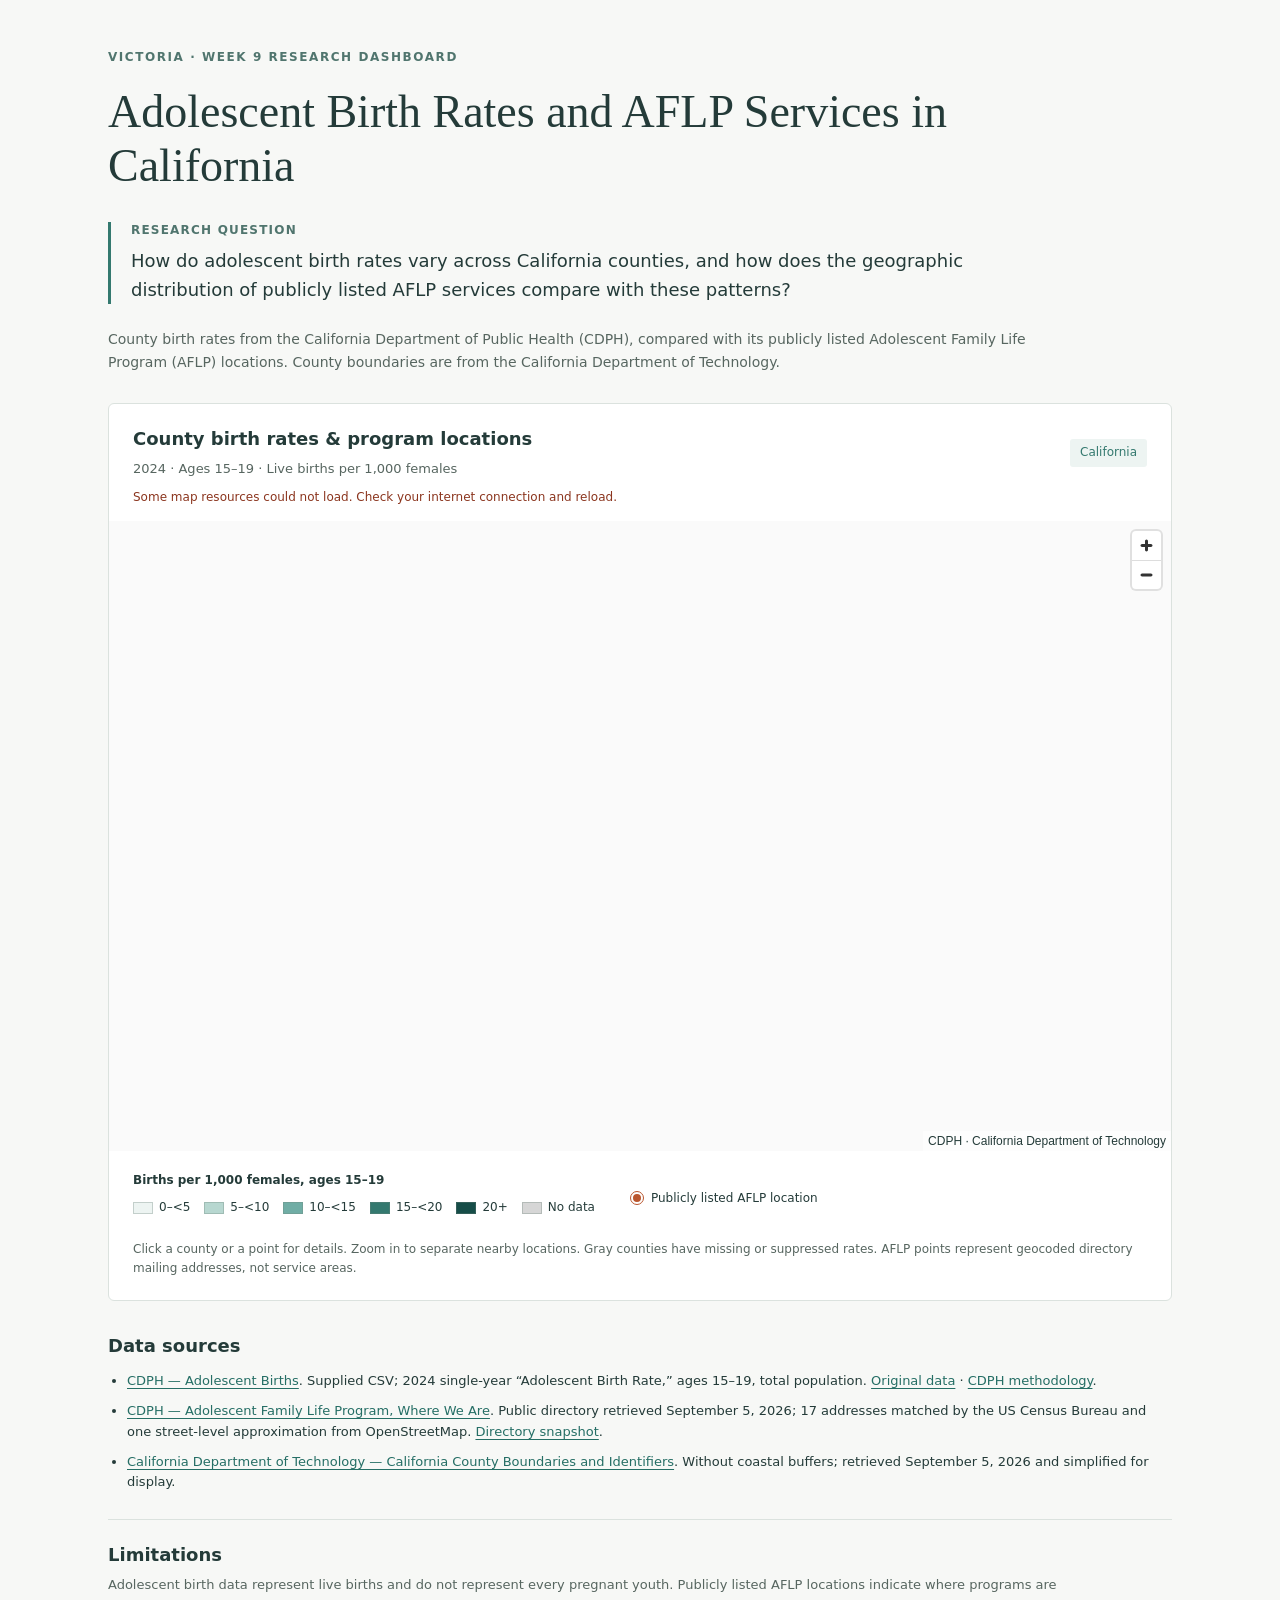
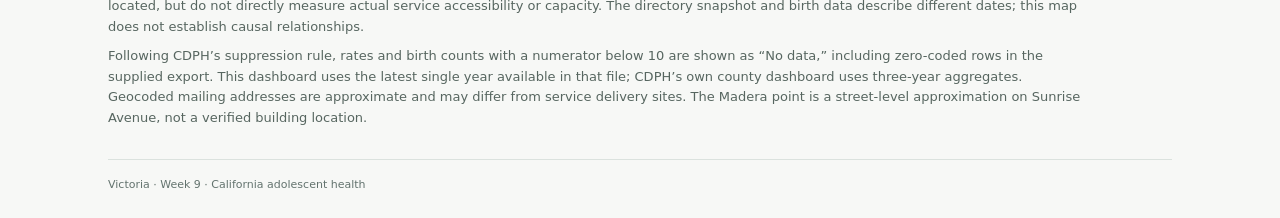
==== index.html @ 312de9d3 "Add Week 9 dashboard" ====
<!doctype html>
<html lang="en">
<head>
  <meta charset="utf-8">
  <meta name="viewport" content="width=device-width, initial-scale=1">
  <meta name="description" content="Victoria's Week 9 research dashboard comparing California county adolescent birth rates with publicly listed AFLP locations.">
  <title>Adolescent Birth Rates and AFLP Services in California</title>
  <link rel="icon" href="./favicon.svg" type="image/svg+xml">
  <link rel="stylesheet" href="./vendor/maplibre-gl.css">
  <link rel="stylesheet" href="./styles.css">
  <script defer src="./vendor/maplibre-gl.js"></script>
  <script defer src="./app.js"></script>
</head>
<body>
  <main>
    <header>
      <p class="eyebrow">Victoria · Week 9 research dashboard</p>
      <h1>Adolescent Birth Rates and AFLP Services in California</h1>
      <section class="question" aria-labelledby="question-heading">
        <h2 id="question-heading">Research question</h2>
        <p>How do adolescent birth rates vary across California counties, and how does the geographic distribution of publicly listed AFLP services compare with these patterns?</p>
      </section>
      <p class="intro">County birth rates from the California Department of Public Health (CDPH), compared with its publicly listed Adolescent Family Life Program (AFLP) locations. County boundaries are from the California Department of Technology.</p>
    </header>

    <section class="map-section" aria-labelledby="map-heading">
      <div class="map-heading"><div><h2 id="map-heading">County birth rates &amp; program locations</h2><p>2024 · Ages 15–19 · Live births per 1,000 females</p></div><span class="tag">California</span></div>
      <p id="status" role="status">Loading county data and AFLP locations…</p>
      <div id="map" aria-label="Interactive map of California adolescent birth rates and AFLP locations"></div>
      <noscript><p>Enable JavaScript to view the interactive map.</p></noscript>
      <div class="legend" aria-label="Map legend">
        <div><strong>Births per 1,000 females, ages 15–19</strong><ul class="scale">
          <li><i style="background:#edf4f2"></i>0–&lt;5</li>
          <li><i style="background:#b7d7d0"></i>5–&lt;10</li>
          <li><i style="background:#70ada5"></i>10–&lt;15</li>
          <li><i style="background:#34796f"></i>15–&lt;20</li>
          <li><i style="background:#164d48"></i>20+</li>
          <li><i style="background:#d6d6d6"></i>No data</li>
        </ul></div>
        <div class="point-key"><i></i>Publicly listed AFLP location</div>
      </div>
      <p class="map-note">Click a county or a point for details. Zoom in to separate nearby locations. Gray counties have missing or suppressed rates. AFLP points represent geocoded directory mailing addresses, not service areas.</p>
    </section>

    <section class="sources" aria-labelledby="sources-heading">
      <h2 id="sources-heading">Data sources</h2>
      <ul>
        <li><a href="https://www.cdph.ca.gov/Programs/CFH/DMCAH/Pages/Data/Adolescent-Births-in-California.aspx">CDPH — Adolescent Births</a>. Supplied CSV; 2024 single-year “Adolescent Birth Rate,” ages 15–19, total population. <a href="./data/Data-Adolescent-Births.csv">Original data</a> · <a href="./data/births-methodology.pdf">CDPH methodology</a>.</li>
        <li><a href="https://www.cdph.ca.gov/Programs/CFH/DMCAH/AFLP/Pages/Sites.aspx">CDPH — Adolescent Family Life Program, Where We Are</a>. Public directory retrieved September 5, 2026; 17 addresses matched by the US Census Bureau and one street-level approximation from OpenStreetMap. <a href="./data/aflp-directory.tsv">Directory snapshot</a>.</li>
        <li><a href="https://gis.data.ca.gov/datasets/California::california-county-boundaries-and-identifiers">California Department of Technology — California County Boundaries and Identifiers</a>. Without coastal buffers; retrieved September 5, 2026 and simplified for display.</li>
      </ul>
    </section>
    <section class="limitations" aria-labelledby="limitations-heading">
      <h2 id="limitations-heading">Limitations</h2>
      <p>Adolescent birth data represent live births and do not represent every pregnant youth. Publicly listed AFLP locations indicate where programs are located, but do not directly measure actual service accessibility or capacity. The directory snapshot and birth data describe different dates; this map does not establish causal relationships.</p>
      <p>Following CDPH’s suppression rule, rates and birth counts with a numerator below 10 are shown as “No data,” including zero-coded rows in the supplied export. This dashboard uses the latest single year available in that file; CDPH’s own county dashboard uses three-year aggregates. Geocoded mailing addresses are approximate and may differ from service delivery sites. The Madera point is a street-level approximation on Sunrise Avenue, not a verified building location.</p>
    </section>
    <footer>Victoria · Week 9 · California adolescent health</footer>
  </main>
</body>
</html>
---- vendor/maplibre-gl.css ----
.maplibregl-map{font:12px/20px Helvetica Neue,Arial,Helvetica,sans-serif;overflow:hidden;position:relative;-webkit-tap-highlight-color:rgb(0,0,0,0)}.maplibregl-canvas{left:0;position:absolute;top:0}.maplibregl-map:fullscreen{height:100%;width:100%}.maplibregl-ctrl-group button.maplibregl-ctrl-compass{touch-action:none}.maplibregl-canvas-container.maplibregl-interactive,.maplibregl-ctrl-group button.maplibregl-ctrl-compass{cursor:grab;-webkit-user-select:none;-moz-user-select:none;user-select:none}.maplibregl-canvas-container.maplibregl-interactive.maplibregl-track-pointer{cursor:pointer}.maplibregl-canvas-container.maplibregl-interactive:active,.maplibregl-ctrl-group button.maplibregl-ctrl-compass:active{cursor:grabbing}.maplibregl-canvas-container.maplibregl-touch-zoom-rotate,.maplibregl-canvas-container.maplibregl-touch-zoom-rotate .maplibregl-canvas{touch-action:pan-x pan-y}.maplibregl-canvas-container.maplibregl-touch-drag-pan,.maplibregl-canvas-container.maplibregl-touch-drag-pan .maplibregl-canvas{touch-action:pinch-zoom}.maplibregl-canvas-container.maplibregl-touch-zoom-rotate.maplibregl-touch-drag-pan,.maplibregl-canvas-container.maplibregl-touch-zoom-rotate.maplibregl-touch-drag-pan .maplibregl-canvas{touch-action:none}.maplibregl-canvas-container.maplibregl-touch-drag-pan.maplibregl-cooperative-gestures,.maplibregl-canvas-container.maplibregl-touch-drag-pan.maplibregl-cooperative-gestures .maplibregl-canvas{touch-action:pan-x pan-y}.maplibregl-ctrl-bottom-left,.maplibregl-ctrl-bottom-right,.maplibregl-ctrl-top-left,.maplibregl-ctrl-top-right{pointer-events:none;position:absolute;z-index:2}.maplibregl-ctrl-top-left{left:0;top:0}.maplibregl-ctrl-top-right{right:0;top:0}.maplibregl-ctrl-bottom-left{bottom:0;left:0}.maplibregl-ctrl-bottom-right{bottom:0;right:0}.maplibregl-ctrl{clear:both;pointer-events:auto;transform:translate(0)}.maplibregl-ctrl-top-left .maplibregl-ctrl{float:left;margin:10px 0 0 10px}.maplibregl-ctrl-top-right .maplibregl-ctrl{float:right;margin:10px 10px 0 0}.maplibregl-ctrl-bottom-left .maplibregl-ctrl{float:left;margin:0 0 10px 10px}.maplibregl-ctrl-bottom-right .maplibregl-ctrl{float:right;margin:0 10px 10px 0}.maplibregl-ctrl-group{background:#fff;border-radius:4px}.maplibregl-ctrl-group:not(:empty){box-shadow:0 0 0 2px rgba(0,0,0,.1)}@media (forced-colors:active){.maplibregl-ctrl-group:not(:empty){box-shadow:0 0 0 2px ButtonText}}.maplibregl-ctrl-group button{background-color:transparent;border:0;box-sizing:border-box;cursor:pointer;display:block;height:29px;outline:none;padding:0;width:29px}.maplibregl-ctrl-group button+button{border-top:1px solid #ddd}.maplibregl-ctrl button .maplibregl-ctrl-icon{background-position:50%;background-repeat:no-repeat;display:block;height:100%;width:100%}@media (forced-colors:active){.maplibregl-ctrl-icon{background-color:transparent}.maplibregl-ctrl-group button+button{border-top:1px solid ButtonText}}.maplibregl-ctrl button::-moz-focus-inner{border:0;padding:0}.maplibregl-ctrl-attrib-button:focus,.maplibregl-ctrl-group button:focus{box-shadow:0 0 2px 2px #0096ff}.maplibregl-ctrl button:disabled{cursor:not-allowed}.maplibregl-ctrl button:disabled .maplibregl-ctrl-icon{opacity:.25}@media (hover:hover){.maplibregl-ctrl button:not(:disabled):hover{background-color:rgba(0,0,0,.05)}}.maplibregl-ctrl button:not(:disabled):active{background-color:rgba(0,0,0,.05)}.maplibregl-ctrl-group button:focus:focus-visible{box-shadow:0 0 2px 2px #0096ff}.maplibregl-ctrl-group button:focus:not(:focus-visible){box-shadow:none}.maplibregl-ctrl-group button:focus:first-child{border-radius:4px 4px 0 0}.maplibregl-ctrl-group button:focus:last-child{border-radius:0 0 4px 4px}.maplibregl-ctrl-group button:focus:only-child{border-radius:inherit}.maplibregl-ctrl button.maplibregl-ctrl-zoom-out .maplibregl-ctrl-icon{background-image:url("data:image/svg+xml;charset=utf-8,%3Csvg xmlns='http://www.w3.org/2000/svg' width='29' height='29' fill='%23333' viewBox='0 0 29 29'%3E%3Cpath d='M10 13c-.75 0-1.5.75-1.5 1.5S9.25 16 10 16h9c.75 0 1.5-.75 1.5-1.5S19.75 13 19 13z'/%3E%3C/svg%3E")}.maplibregl-ctrl button.maplibregl-ctrl-zoom-in .maplibregl-ctrl-icon{background-image:url("data:image/svg+xml;charset=utf-8,%3Csvg xmlns='http://www.w3.org/2000/svg' width='29' height='29' fill='%23333' viewBox='0 0 29 29'%3E%3Cpath d='M14.5 8.5c-.75 0-1.5.75-1.5 1.5v3h-3c-.75 0-1.5.75-1.5 1.5S9.25 16 10 16h3v3c0 .75.75 1.5 1.5 1.5S16 19.75 16 19v-3h3c.75 0 1.5-.75 1.5-1.5S19.75 13 19 13h-3v-3c0-.75-.75-1.5-1.5-1.5'/%3E%3C/svg%3E")}@media (forced-colors:active){.maplibregl-ctrl button.maplibregl-ctrl-zoom-out .maplibregl-ctrl-icon{background-image:url("data:image/svg+xml;charset=utf-8,%3Csvg xmlns='http://www.w3.org/2000/svg' width='29' height='29' fill='%23fff' viewBox='0 0 29 29'%3E%3Cpath d='M10 13c-.75 0-1.5.75-1.5 1.5S9.25 16 10 16h9c.75 0 1.5-.75 1.5-1.5S19.75 13 19 13z'/%3E%3C/svg%3E")}.maplibregl-ctrl button.maplibregl-ctrl-zoom-in .maplibregl-ctrl-icon{background-image:url("data:image/svg+xml;charset=utf-8,%3Csvg xmlns='http://www.w3.org/2000/svg' width='29' height='29' fill='%23fff' viewBox='0 0 29 29'%3E%3Cpath d='M14.5 8.5c-.75 0-1.5.75-1.5 1.5v3h-3c-.75 0-1.5.75-1.5 1.5S9.25 16 10 16h3v3c0 .75.75 1.5 1.5 1.5S16 19.75 16 19v-3h3c.75 0 1.5-.75 1.5-1.5S19.75 13 19 13h-3v-3c0-.75-.75-1.5-1.5-1.5'/%3E%3C/svg%3E")}}@media (forced-colors:active) and (prefers-color-scheme:light){.maplibregl-ctrl button.maplibregl-ctrl-zoom-out .maplibregl-ctrl-icon{background-image:url("data:image/svg+xml;charset=utf-8,%3Csvg xmlns='http://www.w3.org/2000/svg' width='29' height='29' viewBox='0 0 29 29'%3E%3Cpath d='M10 13c-.75 0-1.5.75-1.5 1.5S9.25 16 10 16h9c.75 0 1.5-.75 1.5-1.5S19.75 13 19 13z'/%3E%3C/svg%3E")}.maplibregl-ctrl button.maplibregl-ctrl-zoom-in .maplibregl-ctrl-icon{background-image:url("data:image/svg+xml;charset=utf-8,%3Csvg xmlns='http://www.w3.org/2000/svg' width='29' height='29' viewBox='0 0 29 29'%3E%3Cpath d='M14.5 8.5c-.75 0-1.5.75-1.5 1.5v3h-3c-.75 0-1.5.75-1.5 1.5S9.25 16 10 16h3v3c0 .75.75 1.5 1.5 1.5S16 19.75 16 19v-3h3c.75 0 1.5-.75 1.5-1.5S19.75 13 19 13h-3v-3c0-.75-.75-1.5-1.5-1.5'/%3E%3C/svg%3E")}}.maplibregl-ctrl button.maplibregl-ctrl-fullscreen .maplibregl-ctrl-icon{background-image:url("data:image/svg+xml;charset=utf-8,%3Csvg xmlns='http://www.w3.org/2000/svg' width='29' height='29' fill='%23333' viewBox='0 0 29 29'%3E%3Cpath d='M24 16v5.5c0 1.75-.75 2.5-2.5 2.5H16v-1l3-1.5-4-5.5 1-1 5.5 4 1.5-3zM6 16l1.5 3 5.5-4 1 1-4 5.5 3 1.5v1H7.5C5.75 24 5 23.25 5 21.5V16zm7-11v1l-3 1.5 4 5.5-1 1-5.5-4L6 13H5V7.5C5 5.75 5.75 5 7.5 5zm11 2.5c0-1.75-.75-2.5-2.5-2.5H16v1l3 1.5-4 5.5 1 1 5.5-4 1.5 3h1z'/%3E%3C/svg%3E")}.maplibregl-ctrl button.maplibregl-ctrl-shrink .maplibregl-ctrl-icon{background-image:url("data:image/svg+xml;charset=utf-8,%3Csvg xmlns='http://www.w3.org/2000/svg' width='29' height='29' viewBox='0 0 29 29'%3E%3Cpath d='M18.5 16c-1.75 0-2.5.75-2.5 2.5V24h1l1.5-3 5.5 4 1-1-4-5.5 3-1.5v-1zM13 18.5c0-1.75-.75-2.5-2.5-2.5H5v1l3 1.5L4 24l1 1 5.5-4 1.5 3h1zm3-8c0 1.75.75 2.5 2.5 2.5H24v-1l-3-1.5L25 5l-1-1-5.5 4L17 5h-1zM10.5 13c1.75 0 2.5-.75 2.5-2.5V5h-1l-1.5 3L5 4 4 5l4 5.5L5 12v1z'/%3E%3C/svg%3E")}@media (forced-colors:active){.maplibregl-ctrl button.maplibregl-ctrl-fullscreen .maplibregl-ctrl-icon{background-image:url("data:image/svg+xml;charset=utf-8,%3Csvg xmlns='http://www.w3.org/2000/svg' width='29' height='29' fill='%23fff' viewBox='0 0 29 29'%3E%3Cpath d='M24 16v5.5c0 1.75-.75 2.5-2.5 2.5H16v-1l3-1.5-4-5.5 1-1 5.5 4 1.5-3zM6 16l1.5 3 5.5-4 1 1-4 5.5 3 1.5v1H7.5C5.75 24 5 23.25 5 21.5V16zm7-11v1l-3 1.5 4 5.5-1 1-5.5-4L6 13H5V7.5C5 5.75 5.75 5 7.5 5zm11 2.5c0-1.75-.75-2.5-2.5-2.5H16v1l3 1.5-4 5.5 1 1 5.5-4 1.5 3h1z'/%3E%3C/svg%3E")}.maplibregl-ctrl button.maplibregl-ctrl-shrink .maplibregl-ctrl-icon{background-image:url("data:image/svg+xml;charset=utf-8,%3Csvg xmlns='http://www.w3.org/2000/svg' width='29' height='29' fill='%23fff' viewBox='0 0 29 29'%3E%3Cpath d='M18.5 16c-1.75 0-2.5.75-2.5 2.5V24h1l1.5-3 5.5 4 1-1-4-5.5 3-1.5v-1zM13 18.5c0-1.75-.75-2.5-2.5-2.5H5v1l3 1.5L4 24l1 1 5.5-4 1.5 3h1zm3-8c0 1.75.75 2.5 2.5 2.5H24v-1l-3-1.5L25 5l-1-1-5.5 4L17 5h-1zM10.5 13c1.75 0 2.5-.75 2.5-2.5V5h-1l-1.5 3L5 4 4 5l4 5.5L5 12v1z'/%3E%3C/svg%3E")}}@media (forced-colors:active) and (prefers-color-scheme:light){.maplibregl-ctrl button.maplibregl-ctrl-fullscreen .maplibregl-ctrl-icon{background-image:url("data:image/svg+xml;charset=utf-8,%3Csvg xmlns='http://www.w3.org/2000/svg' width='29' height='29' viewBox='0 0 29 29'%3E%3Cpath d='M24 16v5.5c0 1.75-.75 2.5-2.5 2.5H16v-1l3-1.5-4-5.5 1-1 5.5 4 1.5-3zM6 16l1.5 3 5.5-4 1 1-4 5.5 3 1.5v1H7.5C5.75 24 5 23.25 5 21.5V16zm7-11v1l-3 1.5 4 5.5-1 1-5.5-4L6 13H5V7.5C5 5.75 5.75 5 7.5 5zm11 2.5c0-1.75-.75-2.5-2.5-2.5H16v1l3 1.5-4 5.5 1 1 5.5-4 1.5 3h1z'/%3E%3C/svg%3E")}.maplibregl-ctrl button.maplibregl-ctrl-shrink .maplibregl-ctrl-icon{background-image:url("data:image/svg+xml;charset=utf-8,%3Csvg xmlns='http://www.w3.org/2000/svg' width='29' height='29' viewBox='0 0 29 29'%3E%3Cpath d='M18.5 16c-1.75 0-2.5.75-2.5 2.5V24h1l1.5-3 5.5 4 1-1-4-5.5 3-1.5v-1zM13 18.5c0-1.75-.75-2.5-2.5-2.5H5v1l3 1.5L4 24l1 1 5.5-4 1.5 3h1zm3-8c0 1.75.75 2.5 2.5 2.5H24v-1l-3-1.5L25 5l-1-1-5.5 4L17 5h-1zM10.5 13c1.75 0 2.5-.75 2.5-2.5V5h-1l-1.5 3L5 4 4 5l4 5.5L5 12v1z'/%3E%3C/svg%3E")}}.maplibregl-ctrl button.maplibregl-ctrl-compass .maplibregl-ctrl-icon{background-image:url("data:image/svg+xml;charset=utf-8,%3Csvg xmlns='http://www.w3.org/2000/svg' width='29' height='29' fill='%23333' viewBox='0 0 29 29'%3E%3Cpath d='m10.5 14 4-8 4 8z'/%3E%3Cpath fill='%23ccc' d='m10.5 16 4 8 4-8z'/%3E%3C/svg%3E")}@media (forced-colors:active){.maplibregl-ctrl button.maplibregl-ctrl-compass .maplibregl-ctrl-icon{background-image:url("data:image/svg+xml;charset=utf-8,%3Csvg xmlns='http://www.w3.org/2000/svg' width='29' height='29' fill='%23fff' viewBox='0 0 29 29'%3E%3Cpath d='m10.5 14 4-8 4 8z'/%3E%3Cpath fill='%23ccc' d='m10.5 16 4 8 4-8z'/%3E%3C/svg%3E")}}@media (forced-colors:active) and (prefers-color-scheme:light){.maplibregl-ctrl button.maplibregl-ctrl-compass .maplibregl-ctrl-icon{background-image:url("data:image/svg+xml;charset=utf-8,%3Csvg xmlns='http://www.w3.org/2000/svg' width='29' height='29' viewBox='0 0 29 29'%3E%3Cpath d='m10.5 14 4-8 4 8z'/%3E%3Cpath fill='%23ccc' d='m10.5 16 4 8 4-8z'/%3E%3C/svg%3E")}}.maplibregl-ctrl button.maplibregl-ctrl-globe .maplibregl-ctrl-icon{background-image:url("data:image/svg+xml;charset=utf-8,%3Csvg xmlns='http://www.w3.org/2000/svg' width='22' height='22' fill='none' stroke='%23333' viewBox='0 0 22 22'%3E%3Ccircle cx='11' cy='11' r='8.5'/%3E%3Cpath d='M17.5 11c0 4.819-3.02 8.5-6.5 8.5S4.5 15.819 4.5 11 7.52 2.5 11 2.5s6.5 3.681 6.5 8.5Z'/%3E%3Cpath d='M13.5 11c0 2.447-.331 4.64-.853 6.206-.262.785-.562 1.384-.872 1.777-.314.399-.58.517-.775.517s-.461-.118-.775-.517c-.31-.393-.61-.992-.872-1.777C8.831 15.64 8.5 13.446 8.5 11s.331-4.64.853-6.206c.262-.785.562-1.384.872-1.777.314-.399.58-.517.775-.517s.461.118.775.517c.31.393.61.992.872 1.777.522 1.565.853 3.76.853 6.206Z'/%3E%3Cpath d='M11 7.5c-1.909 0-3.622-.166-4.845-.428-.616-.132-1.08-.283-1.379-.434a1.3 1.3 0 0 1-.224-.138q.07-.058.224-.138c.299-.151.763-.302 1.379-.434C7.378 5.666 9.091 5.5 11 5.5s3.622.166 4.845.428c.616.132 1.08.283 1.379.434.105.053.177.1.224.138q-.07.058-.224.138c-.299.151-.763.302-1.379.434-1.223.262-2.936.428-4.845.428ZM4.486 6.436ZM11 16.5c-1.909 0-3.622-.166-4.845-.428-.616-.132-1.08-.283-1.379-.434a1.3 1.3 0 0 1-.224-.138 1.3 1.3 0 0 1 .224-.138c.299-.151.763-.302 1.379-.434C7.378 14.666 9.091 14.5 11 14.5s3.622.166 4.845.428c.616.132 1.08.283 1.379.434.105.053.177.1.224.138a1.3 1.3 0 0 1-.224.138c-.299.151-.763.302-1.379.434-1.223.262-2.936.428-4.845.428Zm-6.514-1.064ZM11 12.5c-2.46 0-4.672-.222-6.255-.574-.796-.177-1.406-.38-1.805-.59a1.5 1.5 0 0 1-.39-.272.3.3 0 0 1-.047-.064.3.3 0 0 1 .048-.064c.066-.073.189-.167.389-.272.399-.21 1.009-.413 1.805-.59C6.328 9.722 8.54 9.5 11 9.5s4.672.222 6.256.574c.795.177 1.405.38 1.804.59.2.105.323.2.39.272a.3.3 0 0 1 .047.064.3.3 0 0 1-.048.064 1.4 1.4 0 0 1-.389.272c-.399.21-1.009.413-1.804.59-1.584.352-3.796.574-6.256.574Zm-8.501-1.51v.002zm0 .018v.002zm17.002.002v-.002zm0-.018v-.002z'/%3E%3C/svg%3E")}.maplibregl-ctrl button.maplibregl-ctrl-globe-enabled .maplibregl-ctrl-icon{background-image:url("data:image/svg+xml;charset=utf-8,%3Csvg xmlns='http://www.w3.org/2000/svg' width='22' height='22' fill='none' stroke='%2333b5e5' viewBox='0 0 22 22'%3E%3Ccircle cx='11' cy='11' r='8.5'/%3E%3Cpath d='M17.5 11c0 4.819-3.02 8.5-6.5 8.5S4.5 15.819 4.5 11 7.52 2.5 11 2.5s6.5 3.681 6.5 8.5Z'/%3E%3Cpath d='M13.5 11c0 2.447-.331 4.64-.853 6.206-.262.785-.562 1.384-.872 1.777-.314.399-.58.517-.775.517s-.461-.118-.775-.517c-.31-.393-.61-.992-.872-1.777C8.831 15.64 8.5 13.446 8.5 11s.331-4.64.853-6.206c.262-.785.562-1.384.872-1.777.314-.399.58-.517.775-.517s.461.118.775.517c.31.393.61.992.872 1.777.522 1.565.853 3.76.853 6.206Z'/%3E%3Cpath d='M11 7.5c-1.909 0-3.622-.166-4.845-.428-.616-.132-1.08-.283-1.379-.434a1.3 1.3 0 0 1-.224-.138q.07-.058.224-.138c.299-.151.763-.302 1.379-.434C7.378 5.666 9.091 5.5 11 5.5s3.622.166 4.845.428c.616.132 1.08.283 1.379.434.105.053.177.1.224.138q-.07.058-.224.138c-.299.151-.763.302-1.379.434-1.223.262-2.936.428-4.845.428ZM4.486 6.436ZM11 16.5c-1.909 0-3.622-.166-4.845-.428-.616-.132-1.08-.283-1.379-.434a1.3 1.3 0 0 1-.224-.138 1.3 1.3 0 0 1 .224-.138c.299-.151.763-.302 1.379-.434C7.378 14.666 9.091 14.5 11 14.5s3.622.166 4.845.428c.616.132 1.08.283 1.379.434.105.053.177.1.224.138a1.3 1.3 0 0 1-.224.138c-.299.151-.763.302-1.379.434-1.223.262-2.936.428-4.845.428Zm-6.514-1.064ZM11 12.5c-2.46 0-4.672-.222-6.255-.574-.796-.177-1.406-.38-1.805-.59a1.5 1.5 0 0 1-.39-.272.3.3 0 0 1-.047-.064.3.3 0 0 1 .048-.064c.066-.073.189-.167.389-.272.399-.21 1.009-.413 1.805-.59C6.328 9.722 8.54 9.5 11 9.5s4.672.222 6.256.574c.795.177 1.405.38 1.804.59.2.105.323.2.39.272a.3.3 0 0 1 .047.064.3.3 0 0 1-.048.064 1.4 1.4 0 0 1-.389.272c-.399.21-1.009.413-1.804.59-1.584.352-3.796.574-6.256.574Zm-8.501-1.51v.002zm0 .018v.002zm17.002.002v-.002zm0-.018v-.002z'/%3E%3C/svg%3E")}.maplibregl-ctrl button.maplibregl-ctrl-terrain .maplibregl-ctrl-icon{background-image:url("data:image/svg+xml;charset=utf-8,%3Csvg xmlns='http://www.w3.org/2000/svg' width='22' height='22' fill='%23333' viewBox='0 0 22 22'%3E%3Cpath d='m1.754 13.406 4.453-4.851 3.09 3.09 3.281 3.277.969-.969-3.309-3.312 3.844-4.121 6.148 6.886h1.082v-.855l-7.207-8.07-4.84 5.187L6.169 6.57l-5.48 5.965v.871ZM.688 16.844h20.625v1.375H.688Zm0 0'/%3E%3C/svg%3E")}.maplibregl-ctrl button.maplibregl-ctrl-terrain-enabled .maplibregl-ctrl-icon{background-image:url("data:image/svg+xml;charset=utf-8,%3Csvg xmlns='http://www.w3.org/2000/svg' width='22' height='22' fill='%2333b5e5' viewBox='0 0 22 22'%3E%3Cpath d='m1.754 13.406 4.453-4.851 3.09 3.09 3.281 3.277.969-.969-3.309-3.312 3.844-4.121 6.148 6.886h1.082v-.855l-7.207-8.07-4.84 5.187L6.169 6.57l-5.48 5.965v.871ZM.688 16.844h20.625v1.375H.688Zm0 0'/%3E%3C/svg%3E")}.maplibregl-ctrl button.maplibregl-ctrl-geolocate .maplibregl-ctrl-icon{background-image:url("data:image/svg+xml;charset=utf-8,%3Csvg xmlns='http://www.w3.org/2000/svg' width='29' height='29' fill='%23333' viewBox='0 0 20 20'%3E%3Cpath d='M10 4C9 4 9 5 9 5v.1A5 5 0 0 0 5.1 9H5s-1 0-1 1 1 1 1 1h.1A5 5 0 0 0 9 14.9v.1s0 1 1 1 1-1 1-1v-.1a5 5 0 0 0 3.9-3.9h.1s1 0 1-1-1-1-1-1h-.1A5 5 0 0 0 11 5.1V5s0-1-1-1m0 2.5a3.5 3.5 0 1 1 0 7 3.5 3.5 0 1 1 0-7'/%3E%3Ccircle cx='10' cy='10' r='2'/%3E%3C/svg%3E")}.maplibregl-ctrl button.maplibregl-ctrl-geolocate:disabled .maplibregl-ctrl-icon{background-image:url("data:image/svg+xml;charset=utf-8,%3Csvg xmlns='http://www.w3.org/2000/svg' width='29' height='29' fill='%23aaa' viewBox='0 0 20 20'%3E%3Cpath d='M10 4C9 4 9 5 9 5v.1A5 5 0 0 0 5.1 9H5s-1 0-1 1 1 1 1 1h.1A5 5 0 0 0 9 14.9v.1s0 1 1 1 1-1 1-1v-.1a5 5 0 0 0 3.9-3.9h.1s1 0 1-1-1-1-1-1h-.1A5 5 0 0 0 11 5.1V5s0-1-1-1m0 2.5a3.5 3.5 0 1 1 0 7 3.5 3.5 0 1 1 0-7'/%3E%3Ccircle cx='10' cy='10' r='2'/%3E%3Cpath fill='red' d='m14 5 1 1-9 9-1-1z'/%3E%3C/svg%3E")}.maplibregl-ctrl button.maplibregl-ctrl-geolocate.maplibregl-ctrl-geolocate-active .maplibregl-ctrl-icon{background-image:url("data:image/svg+xml;charset=utf-8,%3Csvg xmlns='http://www.w3.org/2000/svg' width='29' height='29' fill='%2333b5e5' viewBox='0 0 20 20'%3E%3Cpath d='M10 4C9 4 9 5 9 5v.1A5 5 0 0 0 5.1 9H5s-1 0-1 1 1 1 1 1h.1A5 5 0 0 0 9 14.9v.1s0 1 1 1 1-1 1-1v-.1a5 5 0 0 0 3.9-3.9h.1s1 0 1-1-1-1-1-1h-.1A5 5 0 0 0 11 5.1V5s0-1-1-1m0 2.5a3.5 3.5 0 1 1 0 7 3.5 3.5 0 1 1 0-7'/%3E%3Ccircle cx='10' cy='10' r='2'/%3E%3C/svg%3E")}.maplibregl-ctrl button.maplibregl-ctrl-geolocate.maplibregl-ctrl-geolocate-active-error .maplibregl-ctrl-icon{background-image:url("data:image/svg+xml;charset=utf-8,%3Csvg xmlns='http://www.w3.org/2000/svg' width='29' height='29' fill='%23e58978' viewBox='0 0 20 20'%3E%3Cpath d='M10 4C9 4 9 5 9 5v.1A5 5 0 0 0 5.1 9H5s-1 0-1 1 1 1 1 1h.1A5 5 0 0 0 9 14.9v.1s0 1 1 1 1-1 1-1v-.1a5 5 0 0 0 3.9-3.9h.1s1 0 1-1-1-1-1-1h-.1A5 5 0 0 0 11 5.1V5s0-1-1-1m0 2.5a3.5 3.5 0 1 1 0 7 3.5 3.5 0 1 1 0-7'/%3E%3Ccircle cx='10' cy='10' r='2'/%3E%3C/svg%3E")}.maplibregl-ctrl button.maplibregl-ctrl-geolocate.maplibregl-ctrl-geolocate-background .maplibregl-ctrl-icon{background-image:url("data:image/svg+xml;charset=utf-8,%3Csvg xmlns='http://www.w3.org/2000/svg' width='29' height='29' fill='%2333b5e5' viewBox='0 0 20 20'%3E%3Cpath d='M10 4C9 4 9 5 9 5v.1A5 5 0 0 0 5.1 9H5s-1 0-1 1 1 1 1 1h.1A5 5 0 0 0 9 14.9v.1s0 1 1 1 1-1 1-1v-.1a5 5 0 0 0 3.9-3.9h.1s1 0 1-1-1-1-1-1h-.1A5 5 0 0 0 11 5.1V5s0-1-1-1m0 2.5a3.5 3.5 0 1 1 0 7 3.5 3.5 0 1 1 0-7'/%3E%3C/svg%3E")}.maplibregl-ctrl button.maplibregl-ctrl-geolocate.maplibregl-ctrl-geolocate-background-error .maplibregl-ctrl-icon{background-image:url("data:image/svg+xml;charset=utf-8,%3Csvg xmlns='http://www.w3.org/2000/svg' width='29' height='29' fill='%23e54e33' viewBox='0 0 20 20'%3E%3Cpath d='M10 4C9 4 9 5 9 5v.1A5 5 0 0 0 5.1 9H5s-1 0-1 1 1 1 1 1h.1A5 5 0 0 0 9 14.9v.1s0 1 1 1 1-1 1-1v-.1a5 5 0 0 0 3.9-3.9h.1s1 0 1-1-1-1-1-1h-.1A5 5 0 0 0 11 5.1V5s0-1-1-1m0 2.5a3.5 3.5 0 1 1 0 7 3.5 3.5 0 1 1 0-7'/%3E%3C/svg%3E")}.maplibregl-ctrl button.maplibregl-ctrl-geolocate.maplibregl-ctrl-geolocate-waiting .maplibregl-ctrl-icon{animation:maplibregl-spin 2s linear infinite}@media (forced-colors:active){.maplibregl-ctrl button.maplibregl-ctrl-geolocate .maplibregl-ctrl-icon{background-image:url("data:image/svg+xml;charset=utf-8,%3Csvg xmlns='http://www.w3.org/2000/svg' width='29' height='29' fill='%23fff' viewBox='0 0 20 20'%3E%3Cpath d='M10 4C9 4 9 5 9 5v.1A5 5 0 0 0 5.1 9H5s-1 0-1 1 1 1 1 1h.1A5 5 0 0 0 9 14.9v.1s0 1 1 1 1-1 1-1v-.1a5 5 0 0 0 3.9-3.9h.1s1 0 1-1-1-1-1-1h-.1A5 5 0 0 0 11 5.1V5s0-1-1-1m0 2.5a3.5 3.5 0 1 1 0 7 3.5 3.5 0 1 1 0-7'/%3E%3Ccircle cx='10' cy='10' r='2'/%3E%3C/svg%3E")}.maplibregl-ctrl button.maplibregl-ctrl-geolocate:disabled .maplibregl-ctrl-icon{background-image:url("data:image/svg+xml;charset=utf-8,%3Csvg xmlns='http://www.w3.org/2000/svg' width='29' height='29' fill='%23999' viewBox='0 0 20 20'%3E%3Cpath d='M10 4C9 4 9 5 9 5v.1A5 5 0 0 0 5.1 9H5s-1 0-1 1 1 1 1 1h.1A5 5 0 0 0 9 14.9v.1s0 1 1 1 1-1 1-1v-.1a5 5 0 0 0 3.9-3.9h.1s1 0 1-1-1-1-1-1h-.1A5 5 0 0 0 11 5.1V5s0-1-1-1m0 2.5a3.5 3.5 0 1 1 0 7 3.5 3.5 0 1 1 0-7'/%3E%3Ccircle cx='10' cy='10' r='2'/%3E%3Cpath fill='red' d='m14 5 1 1-9 9-1-1z'/%3E%3C/svg%3E")}.maplibregl-ctrl button.maplibregl-ctrl-geolocate.maplibregl-ctrl-geolocate-active .maplibregl-ctrl-icon{background-image:url("data:image/svg+xml;charset=utf-8,%3Csvg xmlns='http://www.w3.org/2000/svg' width='29' height='29' fill='%2333b5e5' viewBox='0 0 20 20'%3E%3Cpath d='M10 4C9 4 9 5 9 5v.1A5 5 0 0 0 5.1 9H5s-1 0-1 1 1 1 1 1h.1A5 5 0 0 0 9 14.9v.1s0 1 1 1 1-1 1-1v-.1a5 5 0 0 0 3.9-3.9h.1s1 0 1-1-1-1-1-1h-.1A5 5 0 0 0 11 5.1V5s0-1-1-1m0 2.5a3.5 3.5 0 1 1 0 7 3.5 3.5 0 1 1 0-7'/%3E%3Ccircle cx='10' cy='10' r='2'/%3E%3C/svg%3E")}.maplibregl-ctrl button.maplibregl-ctrl-geolocate.maplibregl-ctrl-geolocate-active-error .maplibregl-ctrl-icon{background-image:url("data:image/svg+xml;charset=utf-8,%3Csvg xmlns='http://www.w3.org/2000/svg' width='29' height='29' fill='%23e58978' viewBox='0 0 20 20'%3E%3Cpath d='M10 4C9 4 9 5 9 5v.1A5 5 0 0 0 5.1 9H5s-1 0-1 1 1 1 1 1h.1A5 5 0 0 0 9 14.9v.1s0 1 1 1 1-1 1-1v-.1a5 5 0 0 0 3.9-3.9h.1s1 0 1-1-1-1-1-1h-.1A5 5 0 0 0 11 5.1V5s0-1-1-1m0 2.5a3.5 3.5 0 1 1 0 7 3.5 3.5 0 1 1 0-7'/%3E%3Ccircle cx='10' cy='10' r='2'/%3E%3C/svg%3E")}.maplibregl-ctrl button.maplibregl-ctrl-geolocate.maplibregl-ctrl-geolocate-background .maplibregl-ctrl-icon{background-image:url("data:image/svg+xml;charset=utf-8,%3Csvg xmlns='http://www.w3.org/2000/svg' width='29' height='29' fill='%2333b5e5' viewBox='0 0 20 20'%3E%3Cpath d='M10 4C9 4 9 5 9 5v.1A5 5 0 0 0 5.1 9H5s-1 0-1 1 1 1 1 1h.1A5 5 0 0 0 9 14.9v.1s0 1 1 1 1-1 1-1v-.1a5 5 0 0 0 3.9-3.9h.1s1 0 1-1-1-1-1-1h-.1A5 5 0 0 0 11 5.1V5s0-1-1-1m0 2.5a3.5 3.5 0 1 1 0 7 3.5 3.5 0 1 1 0-7'/%3E%3C/svg%3E")}.maplibregl-ctrl button.maplibregl-ctrl-geolocate.maplibregl-ctrl-geolocate-background-error .maplibregl-ctrl-icon{background-image:url("data:image/svg+xml;charset=utf-8,%3Csvg xmlns='http://www.w3.org/2000/svg' width='29' height='29' fill='%23e54e33' viewBox='0 0 20 20'%3E%3Cpath d='M10 4C9 4 9 5 9 5v.1A5 5 0 0 0 5.1 9H5s-1 0-1 1 1 1 1 1h.1A5 5 0 0 0 9 14.9v.1s0 1 1 1 1-1 1-1v-.1a5 5 0 0 0 3.9-3.9h.1s1 0 1-1-1-1-1-1h-.1A5 5 0 0 0 11 5.1V5s0-1-1-1m0 2.5a3.5 3.5 0 1 1 0 7 3.5 3.5 0 1 1 0-7'/%3E%3C/svg%3E")}}@media (forced-colors:active) and (prefers-color-scheme:light){.maplibregl-ctrl button.maplibregl-ctrl-geolocate .maplibregl-ctrl-icon{background-image:url("data:image/svg+xml;charset=utf-8,%3Csvg xmlns='http://www.w3.org/2000/svg' width='29' height='29' viewBox='0 0 20 20'%3E%3Cpath d='M10 4C9 4 9 5 9 5v.1A5 5 0 0 0 5.1 9H5s-1 0-1 1 1 1 1 1h.1A5 5 0 0 0 9 14.9v.1s0 1 1 1 1-1 1-1v-.1a5 5 0 0 0 3.9-3.9h.1s1 0 1-1-1-1-1-1h-.1A5 5 0 0 0 11 5.1V5s0-1-1-1m0 2.5a3.5 3.5 0 1 1 0 7 3.5 3.5 0 1 1 0-7'/%3E%3Ccircle cx='10' cy='10' r='2'/%3E%3C/svg%3E")}.maplibregl-ctrl button.maplibregl-ctrl-geolocate:disabled .maplibregl-ctrl-icon{background-image:url("data:image/svg+xml;charset=utf-8,%3Csvg xmlns='http://www.w3.org/2000/svg' width='29' height='29' fill='%23666' viewBox='0 0 20 20'%3E%3Cpath d='M10 4C9 4 9 5 9 5v.1A5 5 0 0 0 5.1 9H5s-1 0-1 1 1 1 1 1h.1A5 5 0 0 0 9 14.9v.1s0 1 1 1 1-1 1-1v-.1a5 5 0 0 0 3.9-3.9h.1s1 0 1-1-1-1-1-1h-.1A5 5 0 0 0 11 5.1V5s0-1-1-1m0 2.5a3.5 3.5 0 1 1 0 7 3.5 3.5 0 1 1 0-7'/%3E%3Ccircle cx='10' cy='10' r='2'/%3E%3Cpath fill='red' d='m14 5 1 1-9 9-1-1z'/%3E%3C/svg%3E")}}@keyframes maplibregl-spin{0%{transform:rotate(0deg)}to{transform:rotate(1turn)}}a.maplibregl-ctrl-logo{background-image:url("data:image/svg+xml;charset=utf-8,%3Csvg xmlns='http://www.w3.org/2000/svg' width='88' height='23' fill='none'%3E%3Cpath fill='%23000' fill-opacity='.4' fill-rule='evenodd' d='M17.408 16.796h-1.827l2.501-12.095h.198l3.324 6.533.988 2.19.988-2.19 3.258-6.533h.181l2.6 12.095h-1.81l-1.218-5.644-.362-1.71-.658 1.71-2.929 5.644h-.098l-2.914-5.644-.757-1.71-.345 1.71zm1.958-3.42-.726 3.663a1.255 1.255 0 0 1-1.232 1.011h-1.827a1.255 1.255 0 0 1-1.229-1.509l2.501-12.095a1.255 1.255 0 0 1 1.23-1.001h.197a1.25 1.25 0 0 1 1.12.685l3.19 6.273 3.125-6.263a1.25 1.25 0 0 1 1.123-.695h.181a1.255 1.255 0 0 1 1.227.991l1.443 6.71a5 5 0 0 1 .314-.787l.009-.016a4.6 4.6 0 0 1 1.777-1.887c.782-.46 1.668-.667 2.611-.667a4.6 4.6 0 0 1 1.7.32l.306.134c.21-.16.474-.256.759-.256h1.694a1.255 1.255 0 0 1 1.212.925 1.255 1.255 0 0 1 1.212-.925h1.711c.284 0 .545.094.755.252.613-.3 1.312-.45 2.075-.45 1.356 0 2.557.445 3.482 1.4q.47.48.763 1.064V4.701a1.255 1.255 0 0 1 1.255-1.255h1.86A1.255 1.255 0 0 1 54.44 4.7v9.194h2.217c.19 0 .37.043.532.118v-4.77c0-.356.147-.678.385-.906a2.42 2.42 0 0 1-.682-1.71c0-.665.267-1.253.735-1.7a2.45 2.45 0 0 1 1.722-.674 2.43 2.43 0 0 1 1.705.675q.318.302.504.683V4.7a1.255 1.255 0 0 1 1.255-1.255h1.744A1.255 1.255 0 0 1 65.812 4.7v3.335a4.8 4.8 0 0 1 1.526-.246c.938 0 1.817.214 2.59.69a4.47 4.47 0 0 1 1.67 1.743v-.98a1.255 1.255 0 0 1 1.256-1.256h1.777c.233 0 .451.064.639.174a3.4 3.4 0 0 1 1.567-.372c.346 0 .861.02 1.285.232a1.25 1.25 0 0 1 .689 1.004 4.7 4.7 0 0 1 .853-.588c.795-.44 1.675-.647 2.61-.647 1.385 0 2.65.39 3.525 1.396.836.938 1.168 2.173 1.168 3.528q-.001.515-.056 1.051a1.255 1.255 0 0 1-.947 1.09l.408.952a1.255 1.255 0 0 1-.477 1.552c-.418.268-.92.463-1.458.612-.613.171-1.304.244-2.049.244-1.06 0-2.043-.207-2.886-.698l-.015-.008c-.798-.48-1.419-1.135-1.818-1.963l-.004-.008a5.8 5.8 0 0 1-.548-2.512q0-.429.053-.843a1.3 1.3 0 0 1-.333-.086l-.166-.004c-.223 0-.426.062-.643.228-.03.024-.142.139-.142.59v3.883a1.255 1.255 0 0 1-1.256 1.256h-1.777a1.255 1.255 0 0 1-1.256-1.256V15.69l-.032.057a4.8 4.8 0 0 1-1.86 1.833 5.04 5.04 0 0 1-2.484.634 4.5 4.5 0 0 1-1.935-.424 1.25 1.25 0 0 1-.764.258h-1.71a1.255 1.255 0 0 1-1.256-1.255V7.687a2.4 2.4 0 0 1-.428.625c.253.23.412.561.412.93v7.553a1.255 1.255 0 0 1-1.256 1.255h-1.843a1.25 1.25 0 0 1-.894-.373c-.228.23-.544.373-.894.373H51.32a1.255 1.255 0 0 1-1.256-1.255v-1.251l-.061.117a4.7 4.7 0 0 1-1.782 1.884 4.77 4.77 0 0 1-2.485.67 5.6 5.6 0 0 1-1.485-.188l.009 2.764a1.255 1.255 0 0 1-1.255 1.259h-1.729a1.255 1.255 0 0 1-1.255-1.255v-3.537a1.255 1.255 0 0 1-1.167.793h-1.679a1.25 1.25 0 0 1-.77-.263 4.5 4.5 0 0 1-1.945.429c-.885 0-1.724-.21-2.495-.632l-.017-.01a5 5 0 0 1-1.081-.836 1.255 1.255 0 0 1-1.254 1.312h-1.81a1.255 1.255 0 0 1-1.228-.99l-.782-3.625-2.044 3.939a1.25 1.25 0 0 1-1.115.676h-.098a1.25 1.25 0 0 1-1.116-.68l-2.061-3.994zM35.92 16.63l.207-.114.223-.15q.493-.356.735-.785l.061-.118.033 1.332h1.678V9.242h-1.694l-.033 1.267q-.133-.329-.526-.658l-.032-.028a3.2 3.2 0 0 0-.668-.428l-.27-.12a3.3 3.3 0 0 0-1.235-.23q-1.136-.001-1.974.493a3.36 3.36 0 0 0-1.3 1.382q-.445.89-.444 2.074 0 1.2.51 2.107a3.8 3.8 0 0 0 1.382 1.381 3.9 3.9 0 0 0 1.893.477q.795 0 1.455-.33zm-2.789-5.38q-.576.675-.575 1.762 0 1.102.559 1.794.576.675 1.645.675a2.25 2.25 0 0 0 .934-.19 2.2 2.2 0 0 0 .468-.29l.178-.161a2.2 2.2 0 0 0 .397-.561q.244-.5.244-1.15v-.115q0-.708-.296-1.267l-.043-.077a2.2 2.2 0 0 0-.633-.709l-.13-.086-.047-.028a2.1 2.1 0 0 0-1.073-.285q-1.052 0-1.629.692zm2.316 2.706c.163-.17.28-.407.28-.83v-.114c0-.292-.06-.508-.15-.68a.96.96 0 0 0-.353-.389.85.85 0 0 0-.464-.127c-.4 0-.56.114-.664.239l-.01.012c-.148.174-.275.45-.275.945 0 .506.122.801.27.99.097.11.266.224.68.224.303 0 .504-.09.687-.269zm7.545 1.705a2.6 2.6 0 0 0 .331.423q.319.33.755.548l.173.074q.65.255 1.49.255 1.02 0 1.844-.493a3.45 3.45 0 0 0 1.316-1.4q.493-.904.493-2.089 0-1.909-.988-2.913-.988-1.02-2.584-1.02-.898 0-1.575.347a3 3 0 0 0-.415.262l-.199.166a3.4 3.4 0 0 0-.64.82V9.242h-1.712v11.553h1.729l-.017-5.134zm.53-1.138q.206.29.48.5l.155.11.053.034q.51.296 1.119.297 1.07 0 1.645-.675.577-.69.576-1.762 0-1.119-.576-1.777-.558-.675-1.645-.675-.435 0-.835.16a2 2 0 0 0-.284.136 2 2 0 0 0-.363.254 2.2 2.2 0 0 0-.46.569l-.082.162a2.6 2.6 0 0 0-.213 1.072v.115q0 .707.296 1.267l.135.211zm.964-.818a1.1 1.1 0 0 0 .367.385.94.94 0 0 0 .476.118c.423 0 .59-.117.687-.23.159-.194.28-.478.28-.95 0-.53-.133-.8-.266-.952l-.021-.025c-.078-.094-.231-.221-.68-.221a1 1 0 0 0-.503.135l-.012.007a.86.86 0 0 0-.335.343c-.073.133-.132.324-.132.614v.115a1.4 1.4 0 0 0 .14.66zm15.7-6.222q.347-.346.346-.856a1.05 1.05 0 0 0-.345-.79 1.18 1.18 0 0 0-.84-.329q-.51 0-.855.33a1.05 1.05 0 0 0-.346.79q0 .51.346.855.345.346.856.346.51 0 .839-.346zm4.337 9.314.033-1.332q.191.403.59.747l.098.081a4 4 0 0 0 .316.224l.223.122a3.2 3.2 0 0 0 1.44.322 3.8 3.8 0 0 0 1.875-.477 3.5 3.5 0 0 0 1.382-1.366q.527-.89.526-2.09 0-1.184-.444-2.073a3.24 3.24 0 0 0-1.283-1.399q-.823-.51-1.942-.51a3.5 3.5 0 0 0-1.527.344l-.086.043-.165.09a3 3 0 0 0-.33.214q-.432.315-.656.707a2 2 0 0 0-.099.198l.082-1.283V4.701h-1.744v12.095zm.473-2.509a2.5 2.5 0 0 0 .566.7q.117.098.245.18l.144.08a2.1 2.1 0 0 0 .975.232q1.07 0 1.645-.675.576-.69.576-1.778 0-1.102-.576-1.777-.56-.691-1.645-.692a2.2 2.2 0 0 0-1.015.235q-.22.113-.415.282l-.15.142a2.1 2.1 0 0 0-.42.594q-.223.479-.223 1.1v.115q0 .705.293 1.26zm2.616-.293c.157-.191.28-.479.28-.967 0-.51-.13-.79-.276-.961l-.021-.026c-.082-.1-.232-.225-.67-.225a.87.87 0 0 0-.681.279l-.012.011c-.154.155-.274.38-.274.807v.115c0 .285.057.499.144.669a1.1 1.1 0 0 0 .367.405c.137.082.28.123.455.123.423 0 .59-.118.686-.23zm8.266-3.013q.345-.13.724-.14l.069-.002q.493 0 .642.099l.247-1.794q-.196-.099-.717-.099a2.3 2.3 0 0 0-.545.063 2 2 0 0 0-.411.148 2.2 2.2 0 0 0-.4.249 2.5 2.5 0 0 0-.485.499 2.7 2.7 0 0 0-.32.581l-.05.137v-1.48h-1.778v7.553h1.777v-3.884q0-.546.159-.943a1.5 1.5 0 0 1 .466-.636 2.5 2.5 0 0 1 .399-.253 2 2 0 0 1 .224-.099zm9.784 2.656.05-.922q0-1.743-.856-2.698-.838-.97-2.584-.97-1.119-.001-2.007.493a3.46 3.46 0 0 0-1.4 1.382q-.493.906-.493 2.106 0 1.07.428 1.975.428.89 1.332 1.432.906.526 2.255.526.973 0 1.668-.185l.044-.012.135-.04q.613-.184.984-.421l-.542-1.267q-.3.162-.642.274l-.297.087q-.51.131-1.3.131-.954 0-1.497-.444a1.6 1.6 0 0 1-.192-.193q-.366-.44-.512-1.234l-.004-.021zm-5.427-1.256-.003.022h3.752v-.138q-.011-.727-.288-1.118a1 1 0 0 0-.156-.176q-.46-.428-1.316-.428-.986 0-1.494.604-.379.45-.494 1.234zm-27.053 2.77V4.7h-1.86v12.095h5.333V15.15zm7.103-5.908v7.553h-1.843V9.242h1.843z'/%3E%3Cpath fill='%23fff' d='m19.63 11.151-.757-1.71-.345 1.71-1.12 5.644h-1.827L18.083 4.7h.197l3.325 6.533.988 2.19.988-2.19L26.839 4.7h.181l2.6 12.095h-1.81l-1.218-5.644-.362-1.71-.658 1.71-2.93 5.644h-.098l-2.913-5.644zm14.836 5.81q-1.02 0-1.893-.478a3.8 3.8 0 0 1-1.381-1.382q-.51-.906-.51-2.106 0-1.185.444-2.074a3.36 3.36 0 0 1 1.3-1.382q.839-.494 1.974-.494a3.3 3.3 0 0 1 1.234.231 3.3 3.3 0 0 1 .97.575q.396.33.527.659l.033-1.267h1.694v7.553H37.18l-.033-1.332q-.279.593-1.02 1.053a3.17 3.17 0 0 1-1.662.444zm.296-1.482q.938 0 1.58-.642.642-.66.642-1.711v-.115q0-.708-.296-1.267a2.2 2.2 0 0 0-.807-.872 2.1 2.1 0 0 0-1.119-.313q-1.053 0-1.629.692-.575.675-.575 1.76 0 1.103.559 1.795.577.675 1.645.675zm6.521-6.237h1.711v1.4q.906-1.597 2.83-1.597 1.596 0 2.584 1.02.988 1.005.988 2.914 0 1.185-.493 2.09a3.46 3.46 0 0 1-1.316 1.399 3.5 3.5 0 0 1-1.844.493q-.954 0-1.662-.329a2.67 2.67 0 0 1-1.086-.97l.017 5.134h-1.728zm4.048 6.22q1.07 0 1.645-.674.577-.69.576-1.762 0-1.119-.576-1.777-.558-.675-1.645-.675-.592 0-1.12.296-.51.28-.822.823-.296.527-.296 1.234v.115q0 .708.296 1.267.313.543.823.855.51.296 1.119.297z'/%3E%3Cpath fill='%23e1e3e9' d='M51.325 4.7h1.86v10.45h3.473v1.646h-5.333zm7.12 4.542h1.843v7.553h-1.843zm.905-1.415a1.16 1.16 0 0 1-.856-.346 1.17 1.17 0 0 1-.346-.856 1.05 1.05 0 0 1 .346-.79q.346-.329.856-.329.494 0 .839.33a1.05 1.05 0 0 1 .345.79 1.16 1.16 0 0 1-.345.855q-.33.346-.84.346zm7.875 9.133a3.17 3.17 0 0 1-1.662-.444q-.723-.46-1.004-1.053l-.033 1.332h-1.71V4.701h1.743v4.657l-.082 1.283q.279-.658 1.086-1.119a3.5 3.5 0 0 1 1.778-.477q1.119 0 1.942.51a3.24 3.24 0 0 1 1.283 1.4q.445.888.444 2.072 0 1.201-.526 2.09a3.5 3.5 0 0 1-1.382 1.366 3.8 3.8 0 0 1-1.876.477zm-.296-1.481q1.069 0 1.645-.675.577-.69.577-1.778 0-1.102-.577-1.776-.56-.691-1.645-.692a2.12 2.12 0 0 0-1.58.659q-.642.641-.642 1.694v.115q0 .71.296 1.267a2.4 2.4 0 0 0 .807.872 2.1 2.1 0 0 0 1.119.313zm5.927-6.237h1.777v1.481q.263-.757.856-1.217a2.14 2.14 0 0 1 1.349-.46q.527 0 .724.098l-.247 1.794q-.149-.099-.642-.099-.774 0-1.416.494-.626.493-.626 1.58v3.883h-1.777V9.242zm9.534 7.718q-1.35 0-2.255-.526-.904-.543-1.332-1.432a4.6 4.6 0 0 1-.428-1.975q0-1.2.493-2.106a3.46 3.46 0 0 1 1.4-1.382q.889-.495 2.007-.494 1.744 0 2.584.97.855.956.856 2.7 0 .444-.05.92h-5.43q.18 1.005.708 1.45.542.443 1.497.443.79 0 1.3-.131a4 4 0 0 0 .938-.362l.542 1.267q-.411.263-1.119.46-.708.198-1.711.197zm1.596-4.558q.016-1.02-.444-1.432-.46-.428-1.316-.428-1.728 0-1.991 1.86z'/%3E%3Cpath d='M5.074 15.948a.484.657 0 0 0-.486.659v1.84a.484.657 0 0 0 .486.659h4.101a.484.657 0 0 0 .486-.659v-1.84a.484.657 0 0 0-.486-.659zm3.56 1.16H5.617v.838h3.017z' style='fill:%23fff;fill-rule:evenodd;stroke-width:1.03600001'/%3E%3Cg style='stroke-width:1.12603545'%3E%3Cpath d='M-9.408-1.416c-3.833-.025-7.056 2.912-7.08 6.615-.02 3.08 1.653 4.832 3.107 6.268.903.892 1.721 1.74 2.32 2.902l-.525-.004c-.543-.003-.992.304-1.24.639a1.87 1.87 0 0 0-.362 1.121l-.011 1.877c-.003.402.104.787.347 1.125.244.338.688.653 1.23.656l4.142.028c.542.003.99-.306 1.238-.641a1.87 1.87 0 0 0 .363-1.121l.012-1.875a1.87 1.87 0 0 0-.348-1.127c-.243-.338-.688-.653-1.23-.656l-.518-.004c.597-1.145 1.425-1.983 2.348-2.87 1.473-1.414 3.18-3.149 3.2-6.226-.016-3.59-2.923-6.684-6.993-6.707m-.006 1.1v.002c3.274.02 5.92 2.532 5.9 5.6-.017 2.706-1.39 4.026-2.863 5.44-1.034.994-2.118 2.033-2.814 3.633-.018.041-.052.055-.075.065q-.013.004-.02.01a.34.34 0 0 1-.226.084.34.34 0 0 1-.224-.086l-.092-.077c-.699-1.615-1.768-2.669-2.781-3.67-1.454-1.435-2.797-2.762-2.78-5.478.02-3.067 2.7-5.545 5.975-5.523m-.02 2.826c-1.62-.01-2.944 1.315-2.955 2.96-.01 1.646 1.295 2.988 2.916 2.999h.002c1.621.01 2.943-1.316 2.953-2.961.011-1.646-1.294-2.988-2.916-2.998m-.005 1.1c1.017.006 1.829.83 1.822 1.89s-.83 1.874-1.848 1.867c-1.018-.006-1.829-.83-1.822-1.89s.83-1.874 1.848-1.868m-2.155 11.857 4.14.025c.271.002.49.305.487.676l-.013 1.875c-.003.37-.224.67-.495.668l-4.14-.025c-.27-.002-.487-.306-.485-.676l.012-1.875c.003-.37.224-.67.494-.668' style='color:%23000;font-style:normal;font-variant:normal;font-weight:400;font-stretch:normal;font-size:medium;line-height:normal;font-family:sans-serif;font-variant-ligatures:normal;font-variant-position:normal;font-variant-caps:normal;font-variant-numeric:normal;font-variant-alternates:normal;font-feature-settings:normal;text-indent:0;text-align:start;text-decoration:none;text-decoration-line:none;text-decoration-style:solid;text-decoration-color:%23000;letter-spacing:normal;word-spacing:normal;text-transform:none;writing-mode:lr-tb;direction:ltr;text-orientation:mixed;dominant-baseline:auto;baseline-shift:baseline;text-anchor:start;white-space:normal;shape-padding:0;clip-rule:evenodd;display:inline;overflow:visible;visibility:visible;opacity:1;isolation:auto;mix-blend-mode:normal;color-interpolation:sRGB;color-interpolation-filters:linearRGB;solid-color:%23000;solid-opacity:1;vector-effect:none;fill:%23000;fill-opacity:.4;fill-rule:evenodd;stroke:none;stroke-width:2.47727823;stroke-linecap:butt;stroke-linejoin:miter;stroke-miterlimit:4;stroke-dasharray:none;stroke-dashoffset:0;stroke-opacity:1;color-rendering:auto;image-rendering:auto;shape-rendering:auto;text-rendering:auto' transform='translate(15.553 2.85)scale(.88807)'/%3E%3Cpath d='M-9.415-.316C-12.69-.338-15.37 2.14-15.39 5.207c-.017 2.716 1.326 4.041 2.78 5.477 1.013 1 2.081 2.055 2.78 3.67l.092.076a.34.34 0 0 0 .225.086.34.34 0 0 0 .227-.083l.019-.01c.022-.009.057-.024.074-.064.697-1.6 1.78-2.64 2.814-3.634 1.473-1.414 2.847-2.733 2.864-5.44.02-3.067-2.627-5.58-5.901-5.601m-.057 8.784c1.621.011 2.944-1.315 2.955-2.96.01-1.646-1.295-2.988-2.916-2.999-1.622-.01-2.945 1.315-2.955 2.96s1.295 2.989 2.916 3' style='clip-rule:evenodd;fill:%23e1e3e9;fill-opacity:1;fill-rule:evenodd;stroke:none;stroke-width:2.47727823;stroke-miterlimit:4;stroke-dasharray:none;stroke-opacity:.4' transform='translate(15.553 2.85)scale(.88807)'/%3E%3Cpath d='M-11.594 15.465c-.27-.002-.492.297-.494.668l-.012 1.876c-.003.371.214.673.485.675l4.14.027c.271.002.492-.298.495-.668l.012-1.877c.003-.37-.215-.672-.485-.674z' style='clip-rule:evenodd;fill:%23fff;fill-opacity:1;fill-rule:evenodd;stroke:none;stroke-width:2.47727823;stroke-miterlimit:4;stroke-dasharray:none;stroke-opacity:.4' transform='translate(15.553 2.85)scale(.88807)'/%3E%3C/g%3E%3C/svg%3E");background-repeat:no-repeat;cursor:pointer;display:block;height:23px;margin:0 0 -4px -4px;overflow:hidden;width:88px}a.maplibregl-ctrl-logo.maplibregl-compact{width:14px}@media (forced-colors:active){a.maplibregl-ctrl-logo{background-color:transparent;background-image:url("data:image/svg+xml;charset=utf-8,%3Csvg xmlns='http://www.w3.org/2000/svg' width='88' height='23' fill='none'%3E%3Cpath fill='%23000' fill-opacity='.4' fill-rule='evenodd' d='M17.408 16.796h-1.827l2.501-12.095h.198l3.324 6.533.988 2.19.988-2.19 3.258-6.533h.181l2.6 12.095h-1.81l-1.218-5.644-.362-1.71-.658 1.71-2.929 5.644h-.098l-2.914-5.644-.757-1.71-.345 1.71zm1.958-3.42-.726 3.663a1.255 1.255 0 0 1-1.232 1.011h-1.827a1.255 1.255 0 0 1-1.229-1.509l2.501-12.095a1.255 1.255 0 0 1 1.23-1.001h.197a1.25 1.25 0 0 1 1.12.685l3.19 6.273 3.125-6.263a1.25 1.25 0 0 1 1.123-.695h.181a1.255 1.255 0 0 1 1.227.991l1.443 6.71a5 5 0 0 1 .314-.787l.009-.016a4.6 4.6 0 0 1 1.777-1.887c.782-.46 1.668-.667 2.611-.667a4.6 4.6 0 0 1 1.7.32l.306.134c.21-.16.474-.256.759-.256h1.694a1.255 1.255 0 0 1 1.212.925 1.255 1.255 0 0 1 1.212-.925h1.711c.284 0 .545.094.755.252.613-.3 1.312-.45 2.075-.45 1.356 0 2.557.445 3.482 1.4q.47.48.763 1.064V4.701a1.255 1.255 0 0 1 1.255-1.255h1.86A1.255 1.255 0 0 1 54.44 4.7v9.194h2.217c.19 0 .37.043.532.118v-4.77c0-.356.147-.678.385-.906a2.42 2.42 0 0 1-.682-1.71c0-.665.267-1.253.735-1.7a2.45 2.45 0 0 1 1.722-.674 2.43 2.43 0 0 1 1.705.675q.318.302.504.683V4.7a1.255 1.255 0 0 1 1.255-1.255h1.744A1.255 1.255 0 0 1 65.812 4.7v3.335a4.8 4.8 0 0 1 1.526-.246c.938 0 1.817.214 2.59.69a4.47 4.47 0 0 1 1.67 1.743v-.98a1.255 1.255 0 0 1 1.256-1.256h1.777c.233 0 .451.064.639.174a3.4 3.4 0 0 1 1.567-.372c.346 0 .861.02 1.285.232a1.25 1.25 0 0 1 .689 1.004 4.7 4.7 0 0 1 .853-.588c.795-.44 1.675-.647 2.61-.647 1.385 0 2.65.39 3.525 1.396.836.938 1.168 2.173 1.168 3.528q-.001.515-.056 1.051a1.255 1.255 0 0 1-.947 1.09l.408.952a1.255 1.255 0 0 1-.477 1.552c-.418.268-.92.463-1.458.612-.613.171-1.304.244-2.049.244-1.06 0-2.043-.207-2.886-.698l-.015-.008c-.798-.48-1.419-1.135-1.818-1.963l-.004-.008a5.8 5.8 0 0 1-.548-2.512q0-.429.053-.843a1.3 1.3 0 0 1-.333-.086l-.166-.004c-.223 0-.426.062-.643.228-.03.024-.142.139-.142.59v3.883a1.255 1.255 0 0 1-1.256 1.256h-1.777a1.255 1.255 0 0 1-1.256-1.256V15.69l-.032.057a4.8 4.8 0 0 1-1.86 1.833 5.04 5.04 0 0 1-2.484.634 4.5 4.5 0 0 1-1.935-.424 1.25 1.25 0 0 1-.764.258h-1.71a1.255 1.255 0 0 1-1.256-1.255V7.687a2.4 2.4 0 0 1-.428.625c.253.23.412.561.412.93v7.553a1.255 1.255 0 0 1-1.256 1.255h-1.843a1.25 1.25 0 0 1-.894-.373c-.228.23-.544.373-.894.373H51.32a1.255 1.255 0 0 1-1.256-1.255v-1.251l-.061.117a4.7 4.7 0 0 1-1.782 1.884 4.77 4.77 0 0 1-2.485.67 5.6 5.6 0 0 1-1.485-.188l.009 2.764a1.255 1.255 0 0 1-1.255 1.259h-1.729a1.255 1.255 0 0 1-1.255-1.255v-3.537a1.255 1.255 0 0 1-1.167.793h-1.679a1.25 1.25 0 0 1-.77-.263 4.5 4.5 0 0 1-1.945.429c-.885 0-1.724-.21-2.495-.632l-.017-.01a5 5 0 0 1-1.081-.836 1.255 1.255 0 0 1-1.254 1.312h-1.81a1.255 1.255 0 0 1-1.228-.99l-.782-3.625-2.044 3.939a1.25 1.25 0 0 1-1.115.676h-.098a1.25 1.25 0 0 1-1.116-.68l-2.061-3.994zM35.92 16.63l.207-.114.223-.15q.493-.356.735-.785l.061-.118.033 1.332h1.678V9.242h-1.694l-.033 1.267q-.133-.329-.526-.658l-.032-.028a3.2 3.2 0 0 0-.668-.428l-.27-.12a3.3 3.3 0 0 0-1.235-.23q-1.136-.001-1.974.493a3.36 3.36 0 0 0-1.3 1.382q-.445.89-.444 2.074 0 1.2.51 2.107a3.8 3.8 0 0 0 1.382 1.381 3.9 3.9 0 0 0 1.893.477q.795 0 1.455-.33zm-2.789-5.38q-.576.675-.575 1.762 0 1.102.559 1.794.576.675 1.645.675a2.25 2.25 0 0 0 .934-.19 2.2 2.2 0 0 0 .468-.29l.178-.161a2.2 2.2 0 0 0 .397-.561q.244-.5.244-1.15v-.115q0-.708-.296-1.267l-.043-.077a2.2 2.2 0 0 0-.633-.709l-.13-.086-.047-.028a2.1 2.1 0 0 0-1.073-.285q-1.052 0-1.629.692zm2.316 2.706c.163-.17.28-.407.28-.83v-.114c0-.292-.06-.508-.15-.68a.96.96 0 0 0-.353-.389.85.85 0 0 0-.464-.127c-.4 0-.56.114-.664.239l-.01.012c-.148.174-.275.45-.275.945 0 .506.122.801.27.99.097.11.266.224.68.224.303 0 .504-.09.687-.269zm7.545 1.705a2.6 2.6 0 0 0 .331.423q.319.33.755.548l.173.074q.65.255 1.49.255 1.02 0 1.844-.493a3.45 3.45 0 0 0 1.316-1.4q.493-.904.493-2.089 0-1.909-.988-2.913-.988-1.02-2.584-1.02-.898 0-1.575.347a3 3 0 0 0-.415.262l-.199.166a3.4 3.4 0 0 0-.64.82V9.242h-1.712v11.553h1.729l-.017-5.134zm.53-1.138q.206.29.48.5l.155.11.053.034q.51.296 1.119.297 1.07 0 1.645-.675.577-.69.576-1.762 0-1.119-.576-1.777-.558-.675-1.645-.675-.435 0-.835.16a2 2 0 0 0-.284.136 2 2 0 0 0-.363.254 2.2 2.2 0 0 0-.46.569l-.082.162a2.6 2.6 0 0 0-.213 1.072v.115q0 .707.296 1.267l.135.211zm.964-.818a1.1 1.1 0 0 0 .367.385.94.94 0 0 0 .476.118c.423 0 .59-.117.687-.23.159-.194.28-.478.28-.95 0-.53-.133-.8-.266-.952l-.021-.025c-.078-.094-.231-.221-.68-.221a1 1 0 0 0-.503.135l-.012.007a.86.86 0 0 0-.335.343c-.073.133-.132.324-.132.614v.115a1.4 1.4 0 0 0 .14.66zm15.7-6.222q.347-.346.346-.856a1.05 1.05 0 0 0-.345-.79 1.18 1.18 0 0 0-.84-.329q-.51 0-.855.33a1.05 1.05 0 0 0-.346.79q0 .51.346.855.345.346.856.346.51 0 .839-.346zm4.337 9.314.033-1.332q.191.403.59.747l.098.081a4 4 0 0 0 .316.224l.223.122a3.2 3.2 0 0 0 1.44.322 3.8 3.8 0 0 0 1.875-.477 3.5 3.5 0 0 0 1.382-1.366q.527-.89.526-2.09 0-1.184-.444-2.073a3.24 3.24 0 0 0-1.283-1.399q-.823-.51-1.942-.51a3.5 3.5 0 0 0-1.527.344l-.086.043-.165.09a3 3 0 0 0-.33.214q-.432.315-.656.707a2 2 0 0 0-.099.198l.082-1.283V4.701h-1.744v12.095zm.473-2.509a2.5 2.5 0 0 0 .566.7q.117.098.245.18l.144.08a2.1 2.1 0 0 0 .975.232q1.07 0 1.645-.675.576-.69.576-1.778 0-1.102-.576-1.777-.56-.691-1.645-.692a2.2 2.2 0 0 0-1.015.235q-.22.113-.415.282l-.15.142a2.1 2.1 0 0 0-.42.594q-.223.479-.223 1.1v.115q0 .705.293 1.26zm2.616-.293c.157-.191.28-.479.28-.967 0-.51-.13-.79-.276-.961l-.021-.026c-.082-.1-.232-.225-.67-.225a.87.87 0 0 0-.681.279l-.012.011c-.154.155-.274.38-.274.807v.115c0 .285.057.499.144.669a1.1 1.1 0 0 0 .367.405c.137.082.28.123.455.123.423 0 .59-.118.686-.23zm8.266-3.013q.345-.13.724-.14l.069-.002q.493 0 .642.099l.247-1.794q-.196-.099-.717-.099a2.3 2.3 0 0 0-.545.063 2 2 0 0 0-.411.148 2.2 2.2 0 0 0-.4.249 2.5 2.5 0 0 0-.485.499 2.7 2.7 0 0 0-.32.581l-.05.137v-1.48h-1.778v7.553h1.777v-3.884q0-.546.159-.943a1.5 1.5 0 0 1 .466-.636 2.5 2.5 0 0 1 .399-.253 2 2 0 0 1 .224-.099zm9.784 2.656.05-.922q0-1.743-.856-2.698-.838-.97-2.584-.97-1.119-.001-2.007.493a3.46 3.46 0 0 0-1.4 1.382q-.493.906-.493 2.106 0 1.07.428 1.975.428.89 1.332 1.432.906.526 2.255.526.973 0 1.668-.185l.044-.012.135-.04q.613-.184.984-.421l-.542-1.267q-.3.162-.642.274l-.297.087q-.51.131-1.3.131-.954 0-1.497-.444a1.6 1.6 0 0 1-.192-.193q-.366-.44-.512-1.234l-.004-.021zm-5.427-1.256-.003.022h3.752v-.138q-.011-.727-.288-1.118a1 1 0 0 0-.156-.176q-.46-.428-1.316-.428-.986 0-1.494.604-.379.45-.494 1.234zm-27.053 2.77V4.7h-1.86v12.095h5.333V15.15zm7.103-5.908v7.553h-1.843V9.242h1.843z'/%3E%3Cpath fill='%23fff' d='m19.63 11.151-.757-1.71-.345 1.71-1.12 5.644h-1.827L18.083 4.7h.197l3.325 6.533.988 2.19.988-2.19L26.839 4.7h.181l2.6 12.095h-1.81l-1.218-5.644-.362-1.71-.658 1.71-2.93 5.644h-.098l-2.913-5.644zm14.836 5.81q-1.02 0-1.893-.478a3.8 3.8 0 0 1-1.381-1.382q-.51-.906-.51-2.106 0-1.185.444-2.074a3.36 3.36 0 0 1 1.3-1.382q.839-.494 1.974-.494a3.3 3.3 0 0 1 1.234.231 3.3 3.3 0 0 1 .97.575q.396.33.527.659l.033-1.267h1.694v7.553H37.18l-.033-1.332q-.279.593-1.02 1.053a3.17 3.17 0 0 1-1.662.444zm.296-1.482q.938 0 1.58-.642.642-.66.642-1.711v-.115q0-.708-.296-1.267a2.2 2.2 0 0 0-.807-.872 2.1 2.1 0 0 0-1.119-.313q-1.053 0-1.629.692-.575.675-.575 1.76 0 1.103.559 1.795.577.675 1.645.675zm6.521-6.237h1.711v1.4q.906-1.597 2.83-1.597 1.596 0 2.584 1.02.988 1.005.988 2.914 0 1.185-.493 2.09a3.46 3.46 0 0 1-1.316 1.399 3.5 3.5 0 0 1-1.844.493q-.954 0-1.662-.329a2.67 2.67 0 0 1-1.086-.97l.017 5.134h-1.728zm4.048 6.22q1.07 0 1.645-.674.577-.69.576-1.762 0-1.119-.576-1.777-.558-.675-1.645-.675-.592 0-1.12.296-.51.28-.822.823-.296.527-.296 1.234v.115q0 .708.296 1.267.313.543.823.855.51.296 1.119.297z'/%3E%3Cpath fill='%23e1e3e9' d='M51.325 4.7h1.86v10.45h3.473v1.646h-5.333zm7.12 4.542h1.843v7.553h-1.843zm.905-1.415a1.16 1.16 0 0 1-.856-.346 1.17 1.17 0 0 1-.346-.856 1.05 1.05 0 0 1 .346-.79q.346-.329.856-.329.494 0 .839.33a1.05 1.05 0 0 1 .345.79 1.16 1.16 0 0 1-.345.855q-.33.346-.84.346zm7.875 9.133a3.17 3.17 0 0 1-1.662-.444q-.723-.46-1.004-1.053l-.033 1.332h-1.71V4.701h1.743v4.657l-.082 1.283q.279-.658 1.086-1.119a3.5 3.5 0 0 1 1.778-.477q1.119 0 1.942.51a3.24 3.24 0 0 1 1.283 1.4q.445.888.444 2.072 0 1.201-.526 2.09a3.5 3.5 0 0 1-1.382 1.366 3.8 3.8 0 0 1-1.876.477zm-.296-1.481q1.069 0 1.645-.675.577-.69.577-1.778 0-1.102-.577-1.776-.56-.691-1.645-.692a2.12 2.12 0 0 0-1.58.659q-.642.641-.642 1.694v.115q0 .71.296 1.267a2.4 2.4 0 0 0 .807.872 2.1 2.1 0 0 0 1.119.313zm5.927-6.237h1.777v1.481q.263-.757.856-1.217a2.14 2.14 0 0 1 1.349-.46q.527 0 .724.098l-.247 1.794q-.149-.099-.642-.099-.774 0-1.416.494-.626.493-.626 1.58v3.883h-1.777V9.242zm9.534 7.718q-1.35 0-2.255-.526-.904-.543-1.332-1.432a4.6 4.6 0 0 1-.428-1.975q0-1.2.493-2.106a3.46 3.46 0 0 1 1.4-1.382q.889-.495 2.007-.494 1.744 0 2.584.97.855.956.856 2.7 0 .444-.05.92h-5.43q.18 1.005.708 1.45.542.443 1.497.443.79 0 1.3-.131a4 4 0 0 0 .938-.362l.542 1.267q-.411.263-1.119.46-.708.198-1.711.197zm1.596-4.558q.016-1.02-.444-1.432-.46-.428-1.316-.428-1.728 0-1.991 1.86z'/%3E%3Cpath d='M5.074 15.948a.484.657 0 0 0-.486.659v1.84a.484.657 0 0 0 .486.659h4.101a.484.657 0 0 0 .486-.659v-1.84a.484.657 0 0 0-.486-.659zm3.56 1.16H5.617v.838h3.017z' style='fill:%23fff;fill-rule:evenodd;stroke-width:1.03600001'/%3E%3Cg style='stroke-width:1.12603545'%3E%3Cpath d='M-9.408-1.416c-3.833-.025-7.056 2.912-7.08 6.615-.02 3.08 1.653 4.832 3.107 6.268.903.892 1.721 1.74 2.32 2.902l-.525-.004c-.543-.003-.992.304-1.24.639a1.87 1.87 0 0 0-.362 1.121l-.011 1.877c-.003.402.104.787.347 1.125.244.338.688.653 1.23.656l4.142.028c.542.003.99-.306 1.238-.641a1.87 1.87 0 0 0 .363-1.121l.012-1.875a1.87 1.87 0 0 0-.348-1.127c-.243-.338-.688-.653-1.23-.656l-.518-.004c.597-1.145 1.425-1.983 2.348-2.87 1.473-1.414 3.18-3.149 3.2-6.226-.016-3.59-2.923-6.684-6.993-6.707m-.006 1.1v.002c3.274.02 5.92 2.532 5.9 5.6-.017 2.706-1.39 4.026-2.863 5.44-1.034.994-2.118 2.033-2.814 3.633-.018.041-.052.055-.075.065q-.013.004-.02.01a.34.34 0 0 1-.226.084.34.34 0 0 1-.224-.086l-.092-.077c-.699-1.615-1.768-2.669-2.781-3.67-1.454-1.435-2.797-2.762-2.78-5.478.02-3.067 2.7-5.545 5.975-5.523m-.02 2.826c-1.62-.01-2.944 1.315-2.955 2.96-.01 1.646 1.295 2.988 2.916 2.999h.002c1.621.01 2.943-1.316 2.953-2.961.011-1.646-1.294-2.988-2.916-2.998m-.005 1.1c1.017.006 1.829.83 1.822 1.89s-.83 1.874-1.848 1.867c-1.018-.006-1.829-.83-1.822-1.89s.83-1.874 1.848-1.868m-2.155 11.857 4.14.025c.271.002.49.305.487.676l-.013 1.875c-.003.37-.224.67-.495.668l-4.14-.025c-.27-.002-.487-.306-.485-.676l.012-1.875c.003-.37.224-.67.494-.668' style='color:%23000;font-style:normal;font-variant:normal;font-weight:400;font-stretch:normal;font-size:medium;line-height:normal;font-family:sans-serif;font-variant-ligatures:normal;font-variant-position:normal;font-variant-caps:normal;font-variant-numeric:normal;font-variant-alternates:normal;font-feature-settings:normal;text-indent:0;text-align:start;text-decoration:none;text-decoration-line:none;text-decoration-style:solid;text-decoration-color:%23000;letter-spacing:normal;word-spacing:normal;text-transform:none;writing-mode:lr-tb;direction:ltr;text-orientation:mixed;dominant-baseline:auto;baseline-shift:baseline;text-anchor:start;white-space:normal;shape-padding:0;clip-rule:evenodd;display:inline;overflow:visible;visibility:visible;opacity:1;isolation:auto;mix-blend-mode:normal;color-interpolation:sRGB;color-interpolation-filters:linearRGB;solid-color:%23000;solid-opacity:1;vector-effect:none;fill:%23000;fill-opacity:.4;fill-rule:evenodd;stroke:none;stroke-width:2.47727823;stroke-linecap:butt;stroke-linejoin:miter;stroke-miterlimit:4;stroke-dasharray:none;stroke-dashoffset:0;stroke-opacity:1;color-rendering:auto;image-rendering:auto;shape-rendering:auto;text-rendering:auto' transform='translate(15.553 2.85)scale(.88807)'/%3E%3Cpath d='M-9.415-.316C-12.69-.338-15.37 2.14-15.39 5.207c-.017 2.716 1.326 4.041 2.78 5.477 1.013 1 2.081 2.055 2.78 3.67l.092.076a.34.34 0 0 0 .225.086.34.34 0 0 0 .227-.083l.019-.01c.022-.009.057-.024.074-.064.697-1.6 1.78-2.64 2.814-3.634 1.473-1.414 2.847-2.733 2.864-5.44.02-3.067-2.627-5.58-5.901-5.601m-.057 8.784c1.621.011 2.944-1.315 2.955-2.96.01-1.646-1.295-2.988-2.916-2.999-1.622-.01-2.945 1.315-2.955 2.96s1.295 2.989 2.916 3' style='clip-rule:evenodd;fill:%23e1e3e9;fill-opacity:1;fill-rule:evenodd;stroke:none;stroke-width:2.47727823;stroke-miterlimit:4;stroke-dasharray:none;stroke-opacity:.4' transform='translate(15.553 2.85)scale(.88807)'/%3E%3Cpath d='M-11.594 15.465c-.27-.002-.492.297-.494.668l-.012 1.876c-.003.371.214.673.485.675l4.14.027c.271.002.492-.298.495-.668l.012-1.877c.003-.37-.215-.672-.485-.674z' style='clip-rule:evenodd;fill:%23fff;fill-opacity:1;fill-rule:evenodd;stroke:none;stroke-width:2.47727823;stroke-miterlimit:4;stroke-dasharray:none;stroke-opacity:.4' transform='translate(15.553 2.85)scale(.88807)'/%3E%3C/g%3E%3C/svg%3E")}}@media (forced-colors:active) and (prefers-color-scheme:light){a.maplibregl-ctrl-logo{background-image:url("data:image/svg+xml;charset=utf-8,%3Csvg xmlns='http://www.w3.org/2000/svg' width='88' height='23' fill='none'%3E%3Cpath fill='%23000' fill-opacity='.4' fill-rule='evenodd' d='M17.408 16.796h-1.827l2.501-12.095h.198l3.324 6.533.988 2.19.988-2.19 3.258-6.533h.181l2.6 12.095h-1.81l-1.218-5.644-.362-1.71-.658 1.71-2.929 5.644h-.098l-2.914-5.644-.757-1.71-.345 1.71zm1.958-3.42-.726 3.663a1.255 1.255 0 0 1-1.232 1.011h-1.827a1.255 1.255 0 0 1-1.229-1.509l2.501-12.095a1.255 1.255 0 0 1 1.23-1.001h.197a1.25 1.25 0 0 1 1.12.685l3.19 6.273 3.125-6.263a1.25 1.25 0 0 1 1.123-.695h.181a1.255 1.255 0 0 1 1.227.991l1.443 6.71a5 5 0 0 1 .314-.787l.009-.016a4.6 4.6 0 0 1 1.777-1.887c.782-.46 1.668-.667 2.611-.667a4.6 4.6 0 0 1 1.7.32l.306.134c.21-.16.474-.256.759-.256h1.694a1.255 1.255 0 0 1 1.212.925 1.255 1.255 0 0 1 1.212-.925h1.711c.284 0 .545.094.755.252.613-.3 1.312-.45 2.075-.45 1.356 0 2.557.445 3.482 1.4q.47.48.763 1.064V4.701a1.255 1.255 0 0 1 1.255-1.255h1.86A1.255 1.255 0 0 1 54.44 4.7v9.194h2.217c.19 0 .37.043.532.118v-4.77c0-.356.147-.678.385-.906a2.42 2.42 0 0 1-.682-1.71c0-.665.267-1.253.735-1.7a2.45 2.45 0 0 1 1.722-.674 2.43 2.43 0 0 1 1.705.675q.318.302.504.683V4.7a1.255 1.255 0 0 1 1.255-1.255h1.744A1.255 1.255 0 0 1 65.812 4.7v3.335a4.8 4.8 0 0 1 1.526-.246c.938 0 1.817.214 2.59.69a4.47 4.47 0 0 1 1.67 1.743v-.98a1.255 1.255 0 0 1 1.256-1.256h1.777c.233 0 .451.064.639.174a3.4 3.4 0 0 1 1.567-.372c.346 0 .861.02 1.285.232a1.25 1.25 0 0 1 .689 1.004 4.7 4.7 0 0 1 .853-.588c.795-.44 1.675-.647 2.61-.647 1.385 0 2.65.39 3.525 1.396.836.938 1.168 2.173 1.168 3.528q-.001.515-.056 1.051a1.255 1.255 0 0 1-.947 1.09l.408.952a1.255 1.255 0 0 1-.477 1.552c-.418.268-.92.463-1.458.612-.613.171-1.304.244-2.049.244-1.06 0-2.043-.207-2.886-.698l-.015-.008c-.798-.48-1.419-1.135-1.818-1.963l-.004-.008a5.8 5.8 0 0 1-.548-2.512q0-.429.053-.843a1.3 1.3 0 0 1-.333-.086l-.166-.004c-.223 0-.426.062-.643.228-.03.024-.142.139-.142.59v3.883a1.255 1.255 0 0 1-1.256 1.256h-1.777a1.255 1.255 0 0 1-1.256-1.256V15.69l-.032.057a4.8 4.8 0 0 1-1.86 1.833 5.04 5.04 0 0 1-2.484.634 4.5 4.5 0 0 1-1.935-.424 1.25 1.25 0 0 1-.764.258h-1.71a1.255 1.255 0 0 1-1.256-1.255V7.687a2.4 2.4 0 0 1-.428.625c.253.23.412.561.412.93v7.553a1.255 1.255 0 0 1-1.256 1.255h-1.843a1.25 1.25 0 0 1-.894-.373c-.228.23-.544.373-.894.373H51.32a1.255 1.255 0 0 1-1.256-1.255v-1.251l-.061.117a4.7 4.7 0 0 1-1.782 1.884 4.77 4.77 0 0 1-2.485.67 5.6 5.6 0 0 1-1.485-.188l.009 2.764a1.255 1.255 0 0 1-1.255 1.259h-1.729a1.255 1.255 0 0 1-1.255-1.255v-3.537a1.255 1.255 0 0 1-1.167.793h-1.679a1.25 1.25 0 0 1-.77-.263 4.5 4.5 0 0 1-1.945.429c-.885 0-1.724-.21-2.495-.632l-.017-.01a5 5 0 0 1-1.081-.836 1.255 1.255 0 0 1-1.254 1.312h-1.81a1.255 1.255 0 0 1-1.228-.99l-.782-3.625-2.044 3.939a1.25 1.25 0 0 1-1.115.676h-.098a1.25 1.25 0 0 1-1.116-.68l-2.061-3.994zM35.92 16.63l.207-.114.223-.15q.493-.356.735-.785l.061-.118.033 1.332h1.678V9.242h-1.694l-.033 1.267q-.133-.329-.526-.658l-.032-.028a3.2 3.2 0 0 0-.668-.428l-.27-.12a3.3 3.3 0 0 0-1.235-.23q-1.136-.001-1.974.493a3.36 3.36 0 0 0-1.3 1.382q-.445.89-.444 2.074 0 1.2.51 2.107a3.8 3.8 0 0 0 1.382 1.381 3.9 3.9 0 0 0 1.893.477q.795 0 1.455-.33zm-2.789-5.38q-.576.675-.575 1.762 0 1.102.559 1.794.576.675 1.645.675a2.25 2.25 0 0 0 .934-.19 2.2 2.2 0 0 0 .468-.29l.178-.161a2.2 2.2 0 0 0 .397-.561q.244-.5.244-1.15v-.115q0-.708-.296-1.267l-.043-.077a2.2 2.2 0 0 0-.633-.709l-.13-.086-.047-.028a2.1 2.1 0 0 0-1.073-.285q-1.052 0-1.629.692zm2.316 2.706c.163-.17.28-.407.28-.83v-.114c0-.292-.06-.508-.15-.68a.96.96 0 0 0-.353-.389.85.85 0 0 0-.464-.127c-.4 0-.56.114-.664.239l-.01.012c-.148.174-.275.45-.275.945 0 .506.122.801.27.99.097.11.266.224.68.224.303 0 .504-.09.687-.269zm7.545 1.705a2.6 2.6 0 0 0 .331.423q.319.33.755.548l.173.074q.65.255 1.49.255 1.02 0 1.844-.493a3.45 3.45 0 0 0 1.316-1.4q.493-.904.493-2.089 0-1.909-.988-2.913-.988-1.02-2.584-1.02-.898 0-1.575.347a3 3 0 0 0-.415.262l-.199.166a3.4 3.4 0 0 0-.64.82V9.242h-1.712v11.553h1.729l-.017-5.134zm.53-1.138q.206.29.48.5l.155.11.053.034q.51.296 1.119.297 1.07 0 1.645-.675.577-.69.576-1.762 0-1.119-.576-1.777-.558-.675-1.645-.675-.435 0-.835.16a2 2 0 0 0-.284.136 2 2 0 0 0-.363.254 2.2 2.2 0 0 0-.46.569l-.082.162a2.6 2.6 0 0 0-.213 1.072v.115q0 .707.296 1.267l.135.211zm.964-.818a1.1 1.1 0 0 0 .367.385.94.94 0 0 0 .476.118c.423 0 .59-.117.687-.23.159-.194.28-.478.28-.95 0-.53-.133-.8-.266-.952l-.021-.025c-.078-.094-.231-.221-.68-.221a1 1 0 0 0-.503.135l-.012.007a.86.86 0 0 0-.335.343c-.073.133-.132.324-.132.614v.115a1.4 1.4 0 0 0 .14.66zm15.7-6.222q.347-.346.346-.856a1.05 1.05 0 0 0-.345-.79 1.18 1.18 0 0 0-.84-.329q-.51 0-.855.33a1.05 1.05 0 0 0-.346.79q0 .51.346.855.345.346.856.346.51 0 .839-.346zm4.337 9.314.033-1.332q.191.403.59.747l.098.081a4 4 0 0 0 .316.224l.223.122a3.2 3.2 0 0 0 1.44.322 3.8 3.8 0 0 0 1.875-.477 3.5 3.5 0 0 0 1.382-1.366q.527-.89.526-2.09 0-1.184-.444-2.073a3.24 3.24 0 0 0-1.283-1.399q-.823-.51-1.942-.51a3.5 3.5 0 0 0-1.527.344l-.086.043-.165.09a3 3 0 0 0-.33.214q-.432.315-.656.707a2 2 0 0 0-.099.198l.082-1.283V4.701h-1.744v12.095zm.473-2.509a2.5 2.5 0 0 0 .566.7q.117.098.245.18l.144.08a2.1 2.1 0 0 0 .975.232q1.07 0 1.645-.675.576-.69.576-1.778 0-1.102-.576-1.777-.56-.691-1.645-.692a2.2 2.2 0 0 0-1.015.235q-.22.113-.415.282l-.15.142a2.1 2.1 0 0 0-.42.594q-.223.479-.223 1.1v.115q0 .705.293 1.26zm2.616-.293c.157-.191.28-.479.28-.967 0-.51-.13-.79-.276-.961l-.021-.026c-.082-.1-.232-.225-.67-.225a.87.87 0 0 0-.681.279l-.012.011c-.154.155-.274.38-.274.807v.115c0 .285.057.499.144.669a1.1 1.1 0 0 0 .367.405c.137.082.28.123.455.123.423 0 .59-.118.686-.23zm8.266-3.013q.345-.13.724-.14l.069-.002q.493 0 .642.099l.247-1.794q-.196-.099-.717-.099a2.3 2.3 0 0 0-.545.063 2 2 0 0 0-.411.148 2.2 2.2 0 0 0-.4.249 2.5 2.5 0 0 0-.485.499 2.7 2.7 0 0 0-.32.581l-.05.137v-1.48h-1.778v7.553h1.777v-3.884q0-.546.159-.943a1.5 1.5 0 0 1 .466-.636 2.5 2.5 0 0 1 .399-.253 2 2 0 0 1 .224-.099zm9.784 2.656.05-.922q0-1.743-.856-2.698-.838-.97-2.584-.97-1.119-.001-2.007.493a3.46 3.46 0 0 0-1.4 1.382q-.493.906-.493 2.106 0 1.07.428 1.975.428.89 1.332 1.432.906.526 2.255.526.973 0 1.668-.185l.044-.012.135-.04q.613-.184.984-.421l-.542-1.267q-.3.162-.642.274l-.297.087q-.51.131-1.3.131-.954 0-1.497-.444a1.6 1.6 0 0 1-.192-.193q-.366-.44-.512-1.234l-.004-.021zm-5.427-1.256-.003.022h3.752v-.138q-.011-.727-.288-1.118a1 1 0 0 0-.156-.176q-.46-.428-1.316-.428-.986 0-1.494.604-.379.45-.494 1.234zm-27.053 2.77V4.7h-1.86v12.095h5.333V15.15zm7.103-5.908v7.553h-1.843V9.242h1.843z'/%3E%3Cpath fill='%23fff' d='m19.63 11.151-.757-1.71-.345 1.71-1.12 5.644h-1.827L18.083 4.7h.197l3.325 6.533.988 2.19.988-2.19L26.839 4.7h.181l2.6 12.095h-1.81l-1.218-5.644-.362-1.71-.658 1.71-2.93 5.644h-.098l-2.913-5.644zm14.836 5.81q-1.02 0-1.893-.478a3.8 3.8 0 0 1-1.381-1.382q-.51-.906-.51-2.106 0-1.185.444-2.074a3.36 3.36 0 0 1 1.3-1.382q.839-.494 1.974-.494a3.3 3.3 0 0 1 1.234.231 3.3 3.3 0 0 1 .97.575q.396.33.527.659l.033-1.267h1.694v7.553H37.18l-.033-1.332q-.279.593-1.02 1.053a3.17 3.17 0 0 1-1.662.444zm.296-1.482q.938 0 1.58-.642.642-.66.642-1.711v-.115q0-.708-.296-1.267a2.2 2.2 0 0 0-.807-.872 2.1 2.1 0 0 0-1.119-.313q-1.053 0-1.629.692-.575.675-.575 1.76 0 1.103.559 1.795.577.675 1.645.675zm6.521-6.237h1.711v1.4q.906-1.597 2.83-1.597 1.596 0 2.584 1.02.988 1.005.988 2.914 0 1.185-.493 2.09a3.46 3.46 0 0 1-1.316 1.399 3.5 3.5 0 0 1-1.844.493q-.954 0-1.662-.329a2.67 2.67 0 0 1-1.086-.97l.017 5.134h-1.728zm4.048 6.22q1.07 0 1.645-.674.577-.69.576-1.762 0-1.119-.576-1.777-.558-.675-1.645-.675-.592 0-1.12.296-.51.28-.822.823-.296.527-.296 1.234v.115q0 .708.296 1.267.313.543.823.855.51.296 1.119.297z'/%3E%3Cpath fill='%23e1e3e9' d='M51.325 4.7h1.86v10.45h3.473v1.646h-5.333zm7.12 4.542h1.843v7.553h-1.843zm.905-1.415a1.16 1.16 0 0 1-.856-.346 1.17 1.17 0 0 1-.346-.856 1.05 1.05 0 0 1 .346-.79q.346-.329.856-.329.494 0 .839.33a1.05 1.05 0 0 1 .345.79 1.16 1.16 0 0 1-.345.855q-.33.346-.84.346zm7.875 9.133a3.17 3.17 0 0 1-1.662-.444q-.723-.46-1.004-1.053l-.033 1.332h-1.71V4.701h1.743v4.657l-.082 1.283q.279-.658 1.086-1.119a3.5 3.5 0 0 1 1.778-.477q1.119 0 1.942.51a3.24 3.24 0 0 1 1.283 1.4q.445.888.444 2.072 0 1.201-.526 2.09a3.5 3.5 0 0 1-1.382 1.366 3.8 3.8 0 0 1-1.876.477zm-.296-1.481q1.069 0 1.645-.675.577-.69.577-1.778 0-1.102-.577-1.776-.56-.691-1.645-.692a2.12 2.12 0 0 0-1.58.659q-.642.641-.642 1.694v.115q0 .71.296 1.267a2.4 2.4 0 0 0 .807.872 2.1 2.1 0 0 0 1.119.313zm5.927-6.237h1.777v1.481q.263-.757.856-1.217a2.14 2.14 0 0 1 1.349-.46q.527 0 .724.098l-.247 1.794q-.149-.099-.642-.099-.774 0-1.416.494-.626.493-.626 1.58v3.883h-1.777V9.242zm9.534 7.718q-1.35 0-2.255-.526-.904-.543-1.332-1.432a4.6 4.6 0 0 1-.428-1.975q0-1.2.493-2.106a3.46 3.46 0 0 1 1.4-1.382q.889-.495 2.007-.494 1.744 0 2.584.97.855.956.856 2.7 0 .444-.05.92h-5.43q.18 1.005.708 1.45.542.443 1.497.443.79 0 1.3-.131a4 4 0 0 0 .938-.362l.542 1.267q-.411.263-1.119.46-.708.198-1.711.197zm1.596-4.558q.016-1.02-.444-1.432-.46-.428-1.316-.428-1.728 0-1.991 1.86z'/%3E%3Cpath d='M5.074 15.948a.484.657 0 0 0-.486.659v1.84a.484.657 0 0 0 .486.659h4.101a.484.657 0 0 0 .486-.659v-1.84a.484.657 0 0 0-.486-.659zm3.56 1.16H5.617v.838h3.017z' style='fill:%23fff;fill-rule:evenodd;stroke-width:1.03600001'/%3E%3Cg style='stroke-width:1.12603545'%3E%3Cpath d='M-9.408-1.416c-3.833-.025-7.056 2.912-7.08 6.615-.02 3.08 1.653 4.832 3.107 6.268.903.892 1.721 1.74 2.32 2.902l-.525-.004c-.543-.003-.992.304-1.24.639a1.87 1.87 0 0 0-.362 1.121l-.011 1.877c-.003.402.104.787.347 1.125.244.338.688.653 1.23.656l4.142.028c.542.003.99-.306 1.238-.641a1.87 1.87 0 0 0 .363-1.121l.012-1.875a1.87 1.87 0 0 0-.348-1.127c-.243-.338-.688-.653-1.23-.656l-.518-.004c.597-1.145 1.425-1.983 2.348-2.87 1.473-1.414 3.18-3.149 3.2-6.226-.016-3.59-2.923-6.684-6.993-6.707m-.006 1.1v.002c3.274.02 5.92 2.532 5.9 5.6-.017 2.706-1.39 4.026-2.863 5.44-1.034.994-2.118 2.033-2.814 3.633-.018.041-.052.055-.075.065q-.013.004-.02.01a.34.34 0 0 1-.226.084.34.34 0 0 1-.224-.086l-.092-.077c-.699-1.615-1.768-2.669-2.781-3.67-1.454-1.435-2.797-2.762-2.78-5.478.02-3.067 2.7-5.545 5.975-5.523m-.02 2.826c-1.62-.01-2.944 1.315-2.955 2.96-.01 1.646 1.295 2.988 2.916 2.999h.002c1.621.01 2.943-1.316 2.953-2.961.011-1.646-1.294-2.988-2.916-2.998m-.005 1.1c1.017.006 1.829.83 1.822 1.89s-.83 1.874-1.848 1.867c-1.018-.006-1.829-.83-1.822-1.89s.83-1.874 1.848-1.868m-2.155 11.857 4.14.025c.271.002.49.305.487.676l-.013 1.875c-.003.37-.224.67-.495.668l-4.14-.025c-.27-.002-.487-.306-.485-.676l.012-1.875c.003-.37.224-.67.494-.668' style='color:%23000;font-style:normal;font-variant:normal;font-weight:400;font-stretch:normal;font-size:medium;line-height:normal;font-family:sans-serif;font-variant-ligatures:normal;font-variant-position:normal;font-variant-caps:normal;font-variant-numeric:normal;font-variant-alternates:normal;font-feature-settings:normal;text-indent:0;text-align:start;text-decoration:none;text-decoration-line:none;text-decoration-style:solid;text-decoration-color:%23000;letter-spacing:normal;word-spacing:normal;text-transform:none;writing-mode:lr-tb;direction:ltr;text-orientation:mixed;dominant-baseline:auto;baseline-shift:baseline;text-anchor:start;white-space:normal;shape-padding:0;clip-rule:evenodd;display:inline;overflow:visible;visibility:visible;opacity:1;isolation:auto;mix-blend-mode:normal;color-interpolation:sRGB;color-interpolation-filters:linearRGB;solid-color:%23000;solid-opacity:1;vector-effect:none;fill:%23000;fill-opacity:.4;fill-rule:evenodd;stroke:none;stroke-width:2.47727823;stroke-linecap:butt;stroke-linejoin:miter;stroke-miterlimit:4;stroke-dasharray:none;stroke-dashoffset:0;stroke-opacity:1;color-rendering:auto;image-rendering:auto;shape-rendering:auto;text-rendering:auto' transform='translate(15.553 2.85)scale(.88807)'/%3E%3Cpath d='M-9.415-.316C-12.69-.338-15.37 2.14-15.39 5.207c-.017 2.716 1.326 4.041 2.78 5.477 1.013 1 2.081 2.055 2.78 3.67l.092.076a.34.34 0 0 0 .225.086.34.34 0 0 0 .227-.083l.019-.01c.022-.009.057-.024.074-.064.697-1.6 1.78-2.64 2.814-3.634 1.473-1.414 2.847-2.733 2.864-5.44.02-3.067-2.627-5.58-5.901-5.601m-.057 8.784c1.621.011 2.944-1.315 2.955-2.96.01-1.646-1.295-2.988-2.916-2.999-1.622-.01-2.945 1.315-2.955 2.96s1.295 2.989 2.916 3' style='clip-rule:evenodd;fill:%23e1e3e9;fill-opacity:1;fill-rule:evenodd;stroke:none;stroke-width:2.47727823;stroke-miterlimit:4;stroke-dasharray:none;stroke-opacity:.4' transform='translate(15.553 2.85)scale(.88807)'/%3E%3Cpath d='M-11.594 15.465c-.27-.002-.492.297-.494.668l-.012 1.876c-.003.371.214.673.485.675l4.14.027c.271.002.492-.298.495-.668l.012-1.877c.003-.37-.215-.672-.485-.674z' style='clip-rule:evenodd;fill:%23fff;fill-opacity:1;fill-rule:evenodd;stroke:none;stroke-width:2.47727823;stroke-miterlimit:4;stroke-dasharray:none;stroke-opacity:.4' transform='translate(15.553 2.85)scale(.88807)'/%3E%3C/g%3E%3C/svg%3E")}}.maplibregl-ctrl.maplibregl-ctrl-attrib{background-color:hsla(0,0%,100%,.5);margin:0;padding:0 5px}@media screen{.maplibregl-ctrl-attrib.maplibregl-compact{background-color:#fff;border-radius:12px;box-sizing:content-box;color:#000;margin:10px;min-height:20px;padding:2px 24px 2px 0;position:relative}.maplibregl-ctrl-attrib.maplibregl-compact-show{padding:2px 28px 2px 8px;visibility:visible}.maplibregl-ctrl-bottom-left>.maplibregl-ctrl-attrib.maplibregl-compact-show,.maplibregl-ctrl-top-left>.maplibregl-ctrl-attrib.maplibregl-compact-show{border-radius:12px;padding:2px 8px 2px 28px}.maplibregl-ctrl-attrib.maplibregl-compact .maplibregl-ctrl-attrib-inner{display:none}.maplibregl-ctrl-attrib-button{background-color:hsla(0,0%,100%,.5);background-image:url("data:image/svg+xml;charset=utf-8,%3Csvg xmlns='http://www.w3.org/2000/svg' width='24' height='24' fill-rule='evenodd' viewBox='0 0 20 20'%3E%3Cpath d='M4 10a6 6 0 1 0 12 0 6 6 0 1 0-12 0m5-3a1 1 0 1 0 2 0 1 1 0 1 0-2 0m0 3a1 1 0 1 1 2 0v3a1 1 0 1 1-2 0'/%3E%3C/svg%3E");border:0;border-radius:12px;box-sizing:border-box;cursor:pointer;display:none;height:24px;outline:none;position:absolute;right:0;top:0;width:24px}.maplibregl-ctrl-attrib summary.maplibregl-ctrl-attrib-button{-webkit-appearance:none;-moz-appearance:none;appearance:none;list-style:none}.maplibregl-ctrl-attrib summary.maplibregl-ctrl-attrib-button::-webkit-details-marker{display:none}.maplibregl-ctrl-bottom-left .maplibregl-ctrl-attrib-button,.maplibregl-ctrl-top-left .maplibregl-ctrl-attrib-button{left:0}.maplibregl-ctrl-attrib.maplibregl-compact .maplibregl-ctrl-attrib-button,.maplibregl-ctrl-attrib.maplibregl-compact-show .maplibregl-ctrl-attrib-inner{display:block}.maplibregl-ctrl-attrib.maplibregl-compact-show .maplibregl-ctrl-attrib-button{background-color:rgba(0,0,0,.05)}.maplibregl-ctrl-bottom-right>.maplibregl-ctrl-attrib.maplibregl-compact:after{bottom:0;right:0}.maplibregl-ctrl-top-right>.maplibregl-ctrl-attrib.maplibregl-compact:after{right:0;top:0}.maplibregl-ctrl-top-left>.maplibregl-ctrl-attrib.maplibregl-compact:after{left:0;top:0}.maplibregl-ctrl-bottom-left>.maplibregl-ctrl-attrib.maplibregl-compact:after{bottom:0;left:0}}@media screen and (forced-colors:active){.maplibregl-ctrl-attrib.maplibregl-compact:after{background-image:url("data:image/svg+xml;charset=utf-8,%3Csvg xmlns='http://www.w3.org/2000/svg' width='24' height='24' fill='%23fff' fill-rule='evenodd' viewBox='0 0 20 20'%3E%3Cpath d='M4 10a6 6 0 1 0 12 0 6 6 0 1 0-12 0m5-3a1 1 0 1 0 2 0 1 1 0 1 0-2 0m0 3a1 1 0 1 1 2 0v3a1 1 0 1 1-2 0'/%3E%3C/svg%3E")}}@media screen and (forced-colors:active) and (prefers-color-scheme:light){.maplibregl-ctrl-attrib.maplibregl-compact:after{background-image:url("data:image/svg+xml;charset=utf-8,%3Csvg xmlns='http://www.w3.org/2000/svg' width='24' height='24' fill-rule='evenodd' viewBox='0 0 20 20'%3E%3Cpath d='M4 10a6 6 0 1 0 12 0 6 6 0 1 0-12 0m5-3a1 1 0 1 0 2 0 1 1 0 1 0-2 0m0 3a1 1 0 1 1 2 0v3a1 1 0 1 1-2 0'/%3E%3C/svg%3E")}}.maplibregl-ctrl-attrib a{color:rgba(0,0,0,.75);text-decoration:none}.maplibregl-ctrl-attrib a:hover{color:inherit;text-decoration:underline}.maplibregl-attrib-empty{display:none}.maplibregl-ctrl-scale{background-color:hsla(0,0%,100%,.75);border:2px solid #333;border-top:#333;box-sizing:border-box;color:#333;font-size:10px;padding:0 5px}.maplibregl-popup{display:flex;left:0;pointer-events:none;position:absolute;top:0;will-change:transform}.maplibregl-popup-anchor-top,.maplibregl-popup-anchor-top-left,.maplibregl-popup-anchor-top-right{flex-direction:column}.maplibregl-popup-anchor-bottom,.maplibregl-popup-anchor-bottom-left,.maplibregl-popup-anchor-bottom-right{flex-direction:column-reverse}.maplibregl-popup-anchor-left{flex-direction:row}.maplibregl-popup-anchor-right{flex-direction:row-reverse}.maplibregl-popup-tip{border:10px solid transparent;height:0;width:0;z-index:1}.maplibregl-popup-anchor-top .maplibregl-popup-tip{align-self:center;border-bottom-color:#fff;border-top:none}.maplibregl-popup-anchor-top-left .maplibregl-popup-tip{align-self:flex-start;border-bottom-color:#fff;border-left:none;border-top:none}.maplibregl-popup-anchor-top-right .maplibregl-popup-tip{align-self:flex-end;border-bottom-color:#fff;border-right:none;border-top:none}.maplibregl-popup-anchor-bottom .maplibregl-popup-tip{align-self:center;border-bottom:none;border-top-color:#fff}.maplibregl-popup-anchor-bottom-left .maplibregl-popup-tip{align-self:flex-start;border-bottom:none;border-left:none;border-top-color:#fff}.maplibregl-popup-anchor-bottom-right .maplibregl-popup-tip{align-self:flex-end;border-bottom:none;border-right:none;border-top-color:#fff}.maplibregl-popup-anchor-left .maplibregl-popup-tip{align-self:center;border-left:none;border-right-color:#fff}.maplibregl-popup-anchor-right .maplibregl-popup-tip{align-self:center;border-left-color:#fff;border-right:none}.maplibregl-popup-close-button{background-color:transparent;border:0;border-radius:0 3px 0 0;cursor:pointer;position:absolute;right:0;top:0}.maplibregl-popup-close-button:hover{background-color:rgba(0,0,0,.05)}.maplibregl-popup-content{background:#fff;border-radius:3px;box-shadow:0 1px 2px rgba(0,0,0,.1);padding:15px 10px;pointer-events:auto;position:relative}.maplibregl-popup-anchor-top-left .maplibregl-popup-content{border-top-left-radius:0}.maplibregl-popup-anchor-top-right .maplibregl-popup-content{border-top-right-radius:0}.maplibregl-popup-anchor-bottom-left .maplibregl-popup-content{border-bottom-left-radius:0}.maplibregl-popup-anchor-bottom-right .maplibregl-popup-content{border-bottom-right-radius:0}.maplibregl-popup-track-pointer{display:none}.maplibregl-popup-track-pointer *{pointer-events:none;-webkit-user-select:none;-moz-user-select:none;user-select:none}.maplibregl-map:hover .maplibregl-popup-track-pointer{display:flex}.maplibregl-map:active .maplibregl-popup-track-pointer{display:none}.maplibregl-marker{left:0;position:absolute;top:0;transition:opacity .2s;will-change:transform}.maplibregl-user-location-dot,.maplibregl-user-location-dot:before{background-color:#1da1f2;border-radius:50%;height:15px;width:15px}.maplibregl-user-location-dot:before{animation:maplibregl-user-location-dot-pulse 2s infinite;content:"";position:absolute}.maplibregl-user-location-dot:after{border:2px solid #fff;border-radius:50%;box-shadow:0 0 3px rgba(0,0,0,.35);box-sizing:border-box;content:"";height:19px;left:-2px;position:absolute;top:-2px;width:19px}@keyframes maplibregl-user-location-dot-pulse{0%{opacity:1;transform:scale(1)}70%{opacity:0;transform:scale(3)}to{opacity:0;transform:scale(1)}}.maplibregl-user-location-dot-stale{background-color:#aaa}.maplibregl-user-location-dot-stale:after{display:none}.maplibregl-user-location-accuracy-circle{background-color:#1da1f233;border-radius:100%;height:1px;width:1px}.maplibregl-crosshair,.maplibregl-crosshair .maplibregl-interactive,.maplibregl-crosshair .maplibregl-interactive:active{cursor:crosshair}.maplibregl-boxzoom{background:#fff;border:2px dotted #202020;height:0;left:0;opacity:.5;position:absolute;top:0;width:0}.maplibregl-cooperative-gesture-screen{align-items:center;background:rgba(0,0,0,.4);color:#fff;display:flex;font-size:1.4em;inset:0;justify-content:center;line-height:1.2;opacity:0;padding:1rem;pointer-events:none;position:absolute;transition:opacity 1s ease 1s;z-index:99999}.maplibregl-cooperative-gesture-screen.maplibregl-show{opacity:1;transition:opacity .05s}.maplibregl-cooperative-gesture-screen .maplibregl-mobile-message{display:none}@media (hover:none),(pointer:coarse){.maplibregl-cooperative-gesture-screen .maplibregl-desktop-message{display:none}.maplibregl-cooperative-gesture-screen .maplibregl-mobile-message{display:block}}.maplibregl-pseudo-fullscreen{height:100%!important;left:0!important;position:fixed!important;top:0!important;width:100%!important;z-index:99999}
---- styles.css ----
:root{font-family:system-ui,-apple-system,BlinkMacSystemFont,"Segoe UI",sans-serif;color:#243b39;background:#f7f8f6;font-synthesis:none;line-height:1.6}
*{box-sizing:border-box}body{margin:0}main{max-width:1120px;margin:auto;padding:48px 28px 24px}.eyebrow{text-transform:uppercase;letter-spacing:.13em;font-size:12px;font-weight:650;color:#50756e;margin:0 0 18px}h1{font-family:Georgia,serif;font-weight:400;font-size:clamp(30px,4.1vw,46px);line-height:1.16;max-width:900px;margin:0 0 30px}h2{font-size:18px;line-height:1.4;margin:0 0 8px}.question{border-left:3px solid #34796f;padding:0 0 0 20px;max-width:940px}.question h2{font-size:12px;text-transform:uppercase;letter-spacing:.1em;color:#50756e}.question p{font-size:18px;margin:0}.intro{color:#576660;font-size:14px;max-width:950px;margin:24px 0 30px}.map-section{background:white;border:1px solid #dbe2de;border-radius:6px;overflow:hidden}.map-heading{display:flex;justify-content:space-between;align-items:center;gap:16px;padding:22px 24px 8px}.map-heading p{font-size:13px;margin:0;color:#576660}.tag{font-size:12px;background:#edf4f2;color:#34796f;padding:4px 10px;border-radius:3px}#status{margin:0;padding:0 24px 14px;font-size:12px;color:#576660}#status.error{color:#8b351e}#map{height:630px;width:100%;background:#e8e8e8}.legend{padding:20px 24px 4px;display:flex;flex-wrap:wrap;gap:18px 36px;font-size:12px}.legend strong{font-weight:600}.scale{display:flex;gap:14px;flex-wrap:wrap;list-style:none;padding:0;margin:8px 0}.scale li{display:flex;align-items:center;gap:6px}.scale i{width:20px;height:12px;border:1px solid #70847c55}.point-key{display:flex;gap:8px;align-items:center}.point-key i{width:12px;height:12px;border-radius:50%;background:#ba562e;border:2px solid white;outline:1px solid #ba562e}.map-note{font-size:12px;color:#576660;margin:10px 24px 22px}.sources{margin-top:32px}.sources ul{padding-left:19px;font-size:13px}.sources li{margin-bottom:9px}a{color:#256e65;text-underline-offset:3px}a:hover{color:#143e38}.limitations{margin-top:26px;border-top:1px solid #dbe2de;padding-top:22px}.limitations p{font-size:13px;color:#576660;max-width:980px;margin:8px 0}footer{margin-top:30px;color:#63736e;font-size:11px;border-top:1px solid #dbe2de;padding-top:16px}.maplibregl-popup-content{font-family:system-ui,sans-serif;padding:16px 22px 16px 16px;line-height:1.5;min-width:190px}.maplibregl-popup-content h3{font-size:15px;margin:0 0 8px}.maplibregl-popup-content p{font-size:12px;margin:5px 0}.maplibregl-popup-close-button{font-size:22px;padding:0 5px}:focus-visible{outline:3px solid #ba562e;outline-offset:3px}@media(max-width:600px){main{padding:28px 16px 20px}.question p{font-size:16px}.map-heading{padding:18px 16px 8px}.tag{display:none}#status{padding-left:16px;padding-right:16px}#map{height:520px}.legend{padding:16px}.map-note{margin:0 16px 20px}}
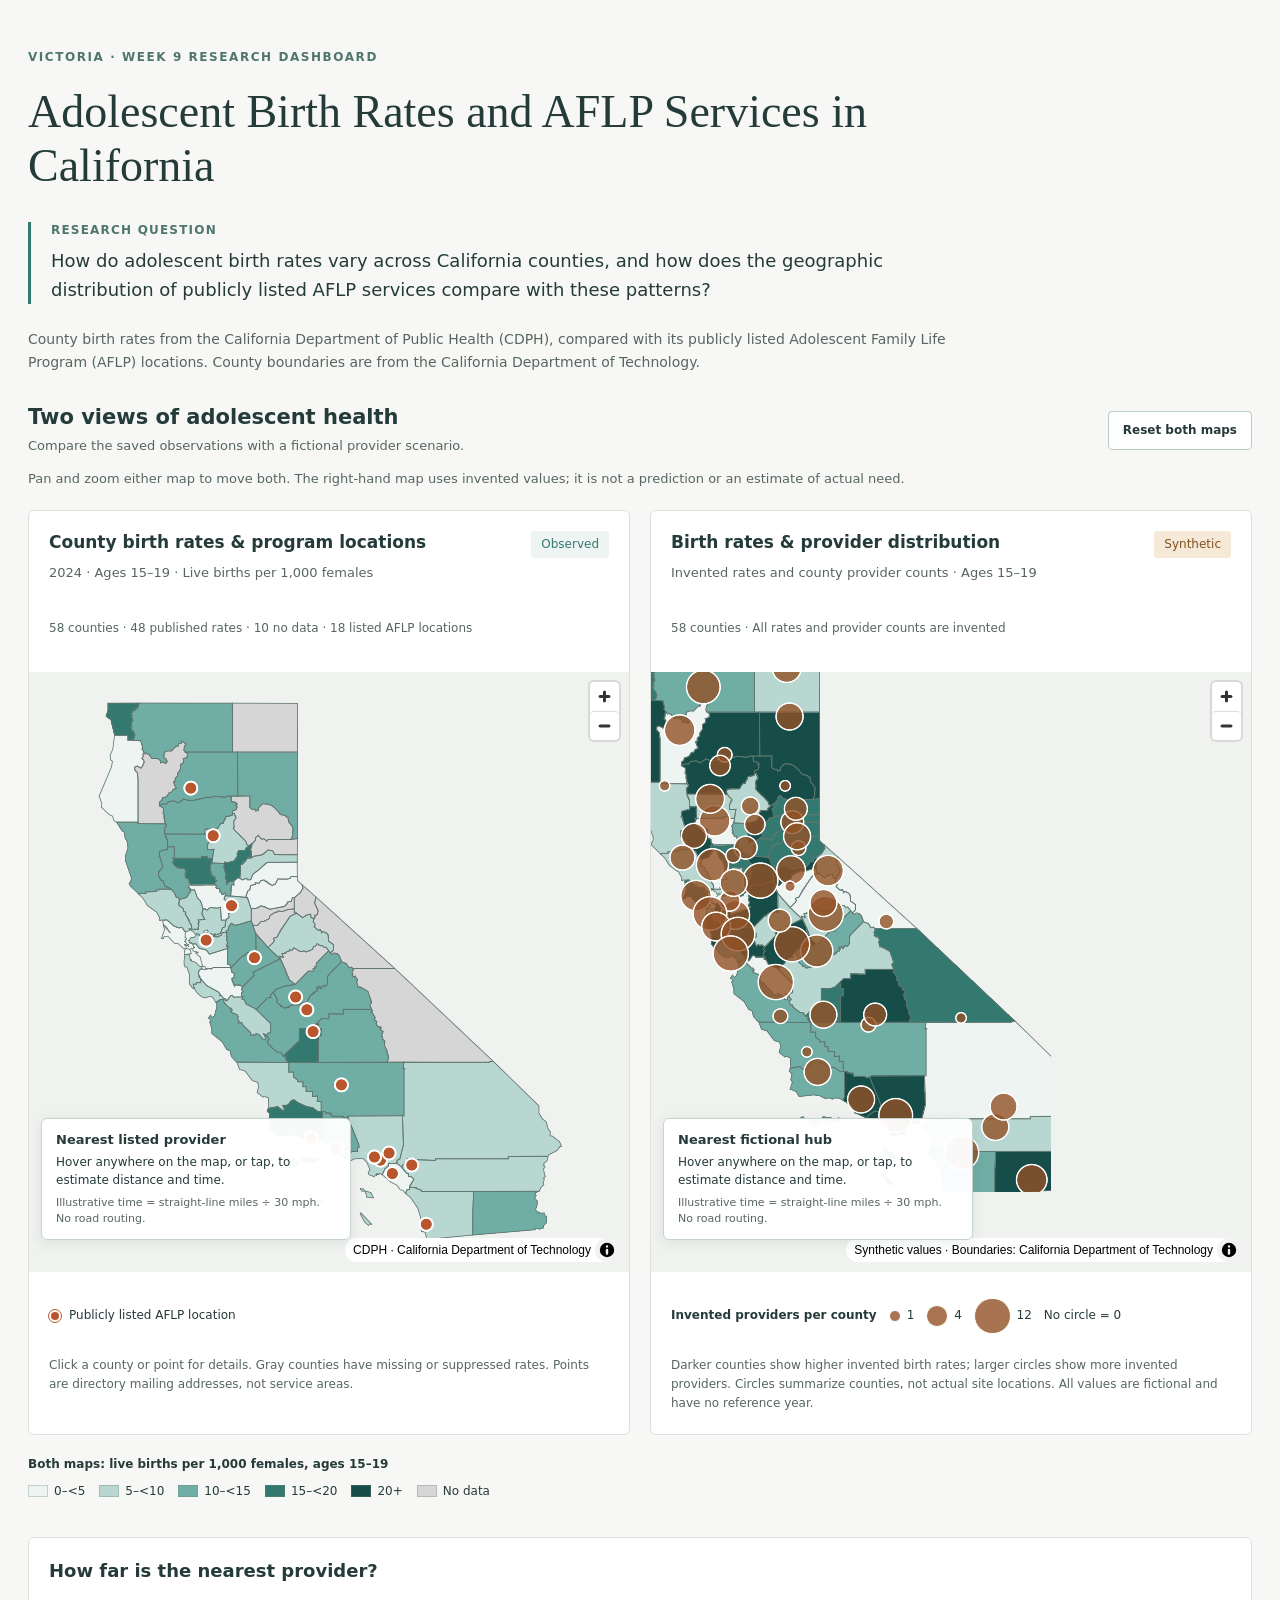
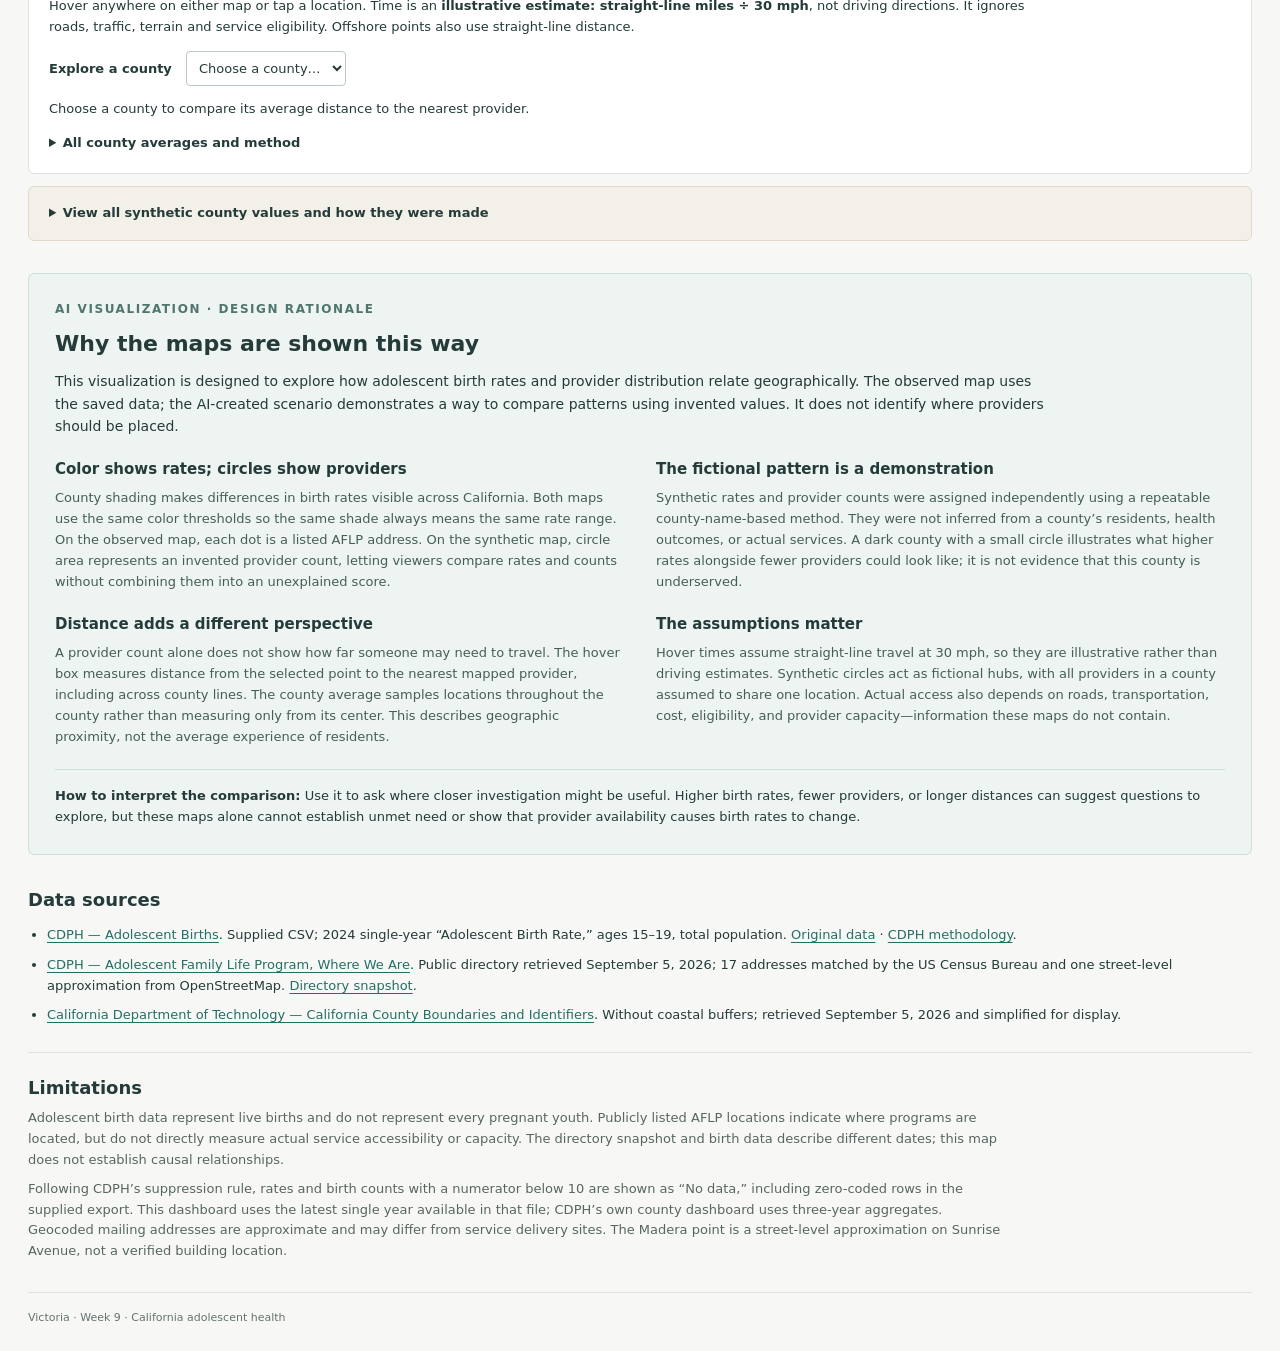
==== commit 596267c9: "Add synthetic map comparison and provider distance estimates" ====
--- a/index.html
+++ b/index.html
@@ -9,6 +9,7 @@
   <link rel="stylesheet" href="./vendor/maplibre-gl.css">
   <link rel="stylesheet" href="./styles.css">
   <script defer src="./vendor/maplibre-gl.js"></script>
+  <script defer src="./access.js"></script>
   <script defer src="./app.js"></script>
 </head>
 <body>
@@ -23,13 +24,41 @@
       <p class="intro">County birth rates from the California Department of Public Health (CDPH), compared with its publicly listed Adolescent Family Life Program (AFLP) locations. County boundaries are from the California Department of Technology.</p>
     </header>
 
+    <section class="comparison" aria-labelledby="comparison-heading">
+      <div class="comparison-heading">
+        <div><h2 id="comparison-heading">Two views of adolescent health</h2><p>Compare the saved observations with a fictional provider scenario.</p></div>
+        <button id="reset-maps" type="button">Reset both maps</button>
+      </div>
+      <p class="comparison-note">Pan and zoom either map to move both. The right-hand map uses invented values; it is not a prediction or an estimate of actual need.</p>
+      <div class="map-grid">
     <section class="map-section" aria-labelledby="map-heading">
-      <div class="map-heading"><div><h2 id="map-heading">County birth rates &amp; program locations</h2><p>2024 · Ages 15–19 · Live births per 1,000 females</p></div><span class="tag">California</span></div>
+      <div class="map-heading"><div><h2 id="map-heading">County birth rates &amp; program locations</h2><p>2024 · Ages 15–19 · Live births per 1,000 females</p></div><span class="tag">Observed</span></div>
       <p id="status" role="status">Loading county data and AFLP locations…</p>
-      <div id="map" aria-label="Interactive map of California adolescent birth rates and AFLP locations"></div>
+      <div class="map-wrap">
+        <div id="map" aria-label="Interactive map of California adolescent birth rates and AFLP locations"></div>
+        <aside id="access-hover" class="access-hover" aria-label="Nearest listed provider"><strong>Nearest listed provider</strong><p>Hover anywhere on the map, or tap, to estimate distance and time.</p></aside>
+      </div>
       <noscript><p>Enable JavaScript to view the interactive map.</p></noscript>
-      <div class="legend" aria-label="Map legend">
-        <div><strong>Births per 1,000 females, ages 15–19</strong><ul class="scale">
+      <div class="card-key"><span class="point-key"><i></i>Publicly listed AFLP location</span></div>
+      <p class="map-note">Click a county or point for details. Gray counties have missing or suppressed rates. Points are directory mailing addresses, not service areas.</p>
+    </section>
+    <section class="map-section scenario-section" aria-labelledby="scenario-heading">
+      <div class="map-heading"><div><h2 id="scenario-heading">Birth rates &amp; provider distribution</h2><p>Invented rates and county provider counts · Ages 15–19</p></div><span class="tag synthetic-tag">Synthetic</span></div>
+      <p id="scenario-status" class="map-status" role="status">Loading illustrative scenario…</p>
+      <div class="map-wrap">
+        <div id="scenario-map" class="map-canvas" aria-label="Interactive synthetic map of invented adolescent birth rates and provider counts"></div>
+        <aside id="scenario-access-hover" class="access-hover" aria-label="Nearest fictional hub"><strong>Nearest fictional hub</strong><p>Hover anywhere on the map, or tap, to estimate distance and time.</p></aside>
+      </div>
+      <div class="card-key bubble-key" aria-label="Circle area represents invented provider count">
+        <strong>Invented providers per county</strong>
+        <span><i style="--diameter:10px"></i>1</span><span><i style="--diameter:20px"></i>4</span><span><i style="--diameter:34.64px"></i>12</span>
+        <span>No circle = 0</span>
+      </div>
+      <p class="map-note">Darker counties show higher invented birth rates; larger circles show more invented providers. Circles summarize counties, not actual site locations. All values are fictional and have no reference year.</p>
+    </section>
+      </div>
+      <div class="legend" aria-label="Shared birth-rate legend">
+        <div><strong>Both maps: live births per 1,000 females, ages 15–19</strong><ul class="scale">
           <li><i style="background:#edf4f2"></i>0–&lt;5</li>
           <li><i style="background:#b7d7d0"></i>5–&lt;10</li>
           <li><i style="background:#70ada5"></i>10–&lt;15</li>
@@ -37,9 +66,49 @@
           <li><i style="background:#164d48"></i>20+</li>
           <li><i style="background:#d6d6d6"></i>No data</li>
         </ul></div>
-        <div class="point-key"><i></i>Publicly listed AFLP location</div>
       </div>
-      <p class="map-note">Click a county or a point for details. Zoom in to separate nearby locations. Gray counties have missing or suppressed rates. AFLP points represent geocoded directory mailing addresses, not service areas.</p>
+      <section class="access-summary" aria-labelledby="access-heading">
+        <h2 id="access-heading">How far is the nearest provider?</h2>
+        <p>Hover anywhere on either map or tap a location. Time is an <strong>illustrative estimate: straight-line miles ÷ 30 mph</strong>, not driving directions. It ignores roads, traffic, terrain and service eligibility. Offshore points also use straight-line distance.</p>
+        <label for="access-county">Explore a county</label>
+        <select id="access-county"><option value="">Choose a county…</option></select>
+        <p id="access-county-detail" role="status">Choose a county to compare its average distance to the nearest provider.</p>
+        <details>
+          <summary>All county averages and method</summary>
+          <p>We sample a 24 × 24 grid across each county’s bounding box, retain points within its boundaries, and average each point’s distance to its nearest provider anywhere in the saved California dataset. Latitude weights approximate land-area weighting; these are not population-weighted distances. Small islands may be missed. The synthetic map treats each county circle with a nonzero provider count as one fictional hub; its providers are assumed to share that location.</p>
+          <div class="table-scroll"><table><caption>Average straight-line distance to nearest provider (miles)</caption><thead><tr><th scope="col">County</th><th scope="col">Listed AFLP</th><th scope="col">Fictional hubs</th></tr></thead><tbody id="access-rows"></tbody></table></div>
+        </details>
+      </section>
+      <details class="scenario-data">
+        <summary>View all synthetic county values and how they were made</summary>
+        <p>Each county is assigned a reproducible fictional birth rate from 2.0 to 28.0 and 0–12 fictional providers. Values are generated independently from the county name, without using observed birth rates, population, or real provider locations. These counts do not measure capacity or access and imply no causal relationship. Only the existing county boundaries are reused.</p>
+        <div class="table-scroll"><table><caption>Synthetic scenario — all values invented</caption><thead><tr><th scope="col">County</th><th scope="col">Births per 1,000</th><th scope="col">Providers</th></tr></thead><tbody id="scenario-rows"></tbody></table></div>
+      </details>
+    </section>
+
+    <section class="ai-explanation" aria-labelledby="ai-explanation-heading">
+      <p class="eyebrow">AI visualization · Design rationale</p>
+      <h2 id="ai-explanation-heading">Why the maps are shown this way</h2>
+      <p class="ai-explanation-intro">This visualization is designed to explore how adolescent birth rates and provider distribution relate geographically. The observed map uses the saved data; the AI-created scenario demonstrates a way to compare patterns using invented values. It does not identify where providers should be placed.</p>
+      <div class="explanation-grid">
+        <article>
+          <h3>Color shows rates; circles show providers</h3>
+          <p>County shading makes differences in birth rates visible across California. Both maps use the same color thresholds so the same shade always means the same rate range. On the observed map, each dot is a listed AFLP address. On the synthetic map, circle area represents an invented provider count, letting viewers compare rates and counts without combining them into an unexplained score.</p>
+        </article>
+        <article>
+          <h3>The fictional pattern is a demonstration</h3>
+          <p>Synthetic rates and provider counts were assigned independently using a repeatable county-name-based method. They were not inferred from a county’s residents, health outcomes, or actual services. A dark county with a small circle illustrates what higher rates alongside fewer providers could look like; it is not evidence that this county is underserved.</p>
+        </article>
+        <article>
+          <h3>Distance adds a different perspective</h3>
+          <p>A provider count alone does not show how far someone may need to travel. The hover box measures distance from the selected point to the nearest mapped provider, including across county lines. The county average samples locations throughout the county rather than measuring only from its center. This describes geographic proximity, not the average experience of residents.</p>
+        </article>
+        <article>
+          <h3>The assumptions matter</h3>
+          <p>Hover times assume straight-line travel at 30 mph, so they are illustrative rather than driving estimates. Synthetic circles act as fictional hubs, with all providers in a county assumed to share one location. Actual access also depends on roads, transportation, cost, eligibility, and provider capacity—information these maps do not contain.</p>
+        </article>
+      </div>
+      <p class="explanation-takeaway"><strong>How to interpret the comparison:</strong> Use it to ask where closer investigation might be useful. Higher birth rates, fewer providers, or longer distances can suggest questions to explore, but these maps alone cannot establish unmet need or show that provider availability causes birth rates to change.</p>
     </section>
 
     <section class="sources" aria-labelledby="sources-heading">
--- a/styles.css
+++ b/styles.css
@@ -1,2 +1,59 @@
 :root{font-family:system-ui,-apple-system,BlinkMacSystemFont,"Segoe UI",sans-serif;color:#243b39;background:#f7f8f6;font-synthesis:none;line-height:1.6}
 *{box-sizing:border-box}body{margin:0}main{max-width:1120px;margin:auto;padding:48px 28px 24px}.eyebrow{text-transform:uppercase;letter-spacing:.13em;font-size:12px;font-weight:650;color:#50756e;margin:0 0 18px}h1{font-family:Georgia,serif;font-weight:400;font-size:clamp(30px,4.1vw,46px);line-height:1.16;max-width:900px;margin:0 0 30px}h2{font-size:18px;line-height:1.4;margin:0 0 8px}.question{border-left:3px solid #34796f;padding:0 0 0 20px;max-width:940px}.question h2{font-size:12px;text-transform:uppercase;letter-spacing:.1em;color:#50756e}.question p{font-size:18px;margin:0}.intro{color:#576660;font-size:14px;max-width:950px;margin:24px 0 30px}.map-section{background:white;border:1px solid #dbe2de;border-radius:6px;overflow:hidden}.map-heading{display:flex;justify-content:space-between;align-items:center;gap:16px;padding:22px 24px 8px}.map-heading p{font-size:13px;margin:0;color:#576660}.tag{font-size:12px;background:#edf4f2;color:#34796f;padding:4px 10px;border-radius:3px}#status{margin:0;padding:0 24px 14px;font-size:12px;color:#576660}#status.error{color:#8b351e}#map{height:630px;width:100%;background:#e8e8e8}.legend{padding:20px 24px 4px;display:flex;flex-wrap:wrap;gap:18px 36px;font-size:12px}.legend strong{font-weight:600}.scale{display:flex;gap:14px;flex-wrap:wrap;list-style:none;padding:0;margin:8px 0}.scale li{display:flex;align-items:center;gap:6px}.scale i{width:20px;height:12px;border:1px solid #70847c55}.point-key{display:flex;gap:8px;align-items:center}.point-key i{width:12px;height:12px;border-radius:50%;background:#ba562e;border:2px solid white;outline:1px solid #ba562e}.map-note{font-size:12px;color:#576660;margin:10px 24px 22px}.sources{margin-top:32px}.sources ul{padding-left:19px;font-size:13px}.sources li{margin-bottom:9px}a{color:#256e65;text-underline-offset:3px}a:hover{color:#143e38}.limitations{margin-top:26px;border-top:1px solid #dbe2de;padding-top:22px}.limitations p{font-size:13px;color:#576660;max-width:980px;margin:8px 0}footer{margin-top:30px;color:#63736e;font-size:11px;border-top:1px solid #dbe2de;padding-top:16px}.maplibregl-popup-content{font-family:system-ui,sans-serif;padding:16px 22px 16px 16px;line-height:1.5;min-width:190px}.maplibregl-popup-content h3{font-size:15px;margin:0 0 8px}.maplibregl-popup-content p{font-size:12px;margin:5px 0}.maplibregl-popup-close-button{font-size:22px;padding:0 5px}:focus-visible{outline:3px solid #ba562e;outline-offset:3px}@media(max-width:600px){main{padding:28px 16px 20px}.question p{font-size:16px}.map-heading{padding:18px 16px 8px}.tag{display:none}#status{padding-left:16px;padding-right:16px}#map{height:520px}.legend{padding:16px}.map-note{margin:0 16px 20px}}
+
+/* Comparison uses only local county outlines, with equal map viewports. */
+main{max-width:1440px}
+.comparison-heading{display:flex;align-items:center;justify-content:space-between;gap:20px}
+.comparison-heading h2{font-size:21px;margin-bottom:4px}
+.comparison-heading p,.comparison-note{font-size:13px;color:#576660;margin:0}
+.comparison-note{margin:12px 0 20px}
+button{font:inherit;font-size:12px;font-weight:600;cursor:pointer;border:1px solid #bacbc4;border-radius:4px;background:#fff;color:#243b39;padding:9px 14px;white-space:nowrap}
+button:hover{background:#edf4f2}
+.map-grid{display:grid;grid-template-columns:repeat(2,minmax(0,1fr));gap:20px}
+.map-section{min-width:0;display:flex;flex-direction:column}
+.map-heading{align-items:flex-start;min-height:108px;padding:20px 20px 8px;gap:10px}
+.map-heading h2{font-size:17px}
+.tag{white-space:nowrap}
+.synthetic-tag{background:#f6e9d8;color:#815021}
+#status,.map-status{margin:0;padding:0 20px 14px;font-size:12px;line-height:1.6;color:#576660;min-height:53px}
+#status.error,.map-status.error{color:#8b351e}
+#map,.map-canvas{width:100%;height:600px;background:#f0f2ef}
+.card-key{display:flex;align-items:center;flex-wrap:wrap;gap:12px;padding:16px 20px 0;font-size:12px;min-height:72px}
+.bubble-key strong{font-weight:600}
+.bubble-key span{display:inline-flex;align-items:center;gap:6px}
+.bubble-key i{display:inline-block;width:var(--diameter);height:var(--diameter);border-radius:50%;background:#925126cc;border:1.5px solid white;box-sizing:content-box;flex-shrink:0}
+.map-note{margin:12px 20px 20px}
+.legend{padding:20px 0 8px}
+.scenario-data{font-size:13px;margin-top:12px;padding:16px 20px;background:#f3f0e9;border:1px solid #e1dacb;border-radius:6px}
+.scenario-data summary{cursor:pointer;font-weight:600}
+.scenario-data p{max-width:940px}
+.table-scroll{max-height:340px;overflow:auto}
+table{width:100%;border-collapse:collapse;background:white;font-size:13px}
+caption{text-align:left;padding:12px 0;font-weight:600}
+th,td{text-align:left;padding:8px 12px;border-bottom:1px solid #dbe2de}
+thead th{position:sticky;top:0;background:#edf4f2}
+tbody th{font-weight:400}
+@media(max-width:850px){.map-grid{grid-template-columns:1fr}.map-heading{min-height:0}#status,.map-status{min-height:0}#map,.map-canvas{height:520px}.card-key{min-height:0}}
+@media(max-width:600px){.comparison-heading{align-items:flex-start}.comparison-heading h2{font-size:18px}.map-heading{padding:18px 16px 8px}.tag{display:inline-block;font-size:10px;padding:4px 6px}#status,.map-status{padding-left:16px;padding-right:16px}.card-key{padding-left:16px;padding-right:16px}.map-note{margin:12px 16px 20px}.scenario-data{padding:14px}.legend{padding:16px 0}}
+
+.map-wrap{position:relative}
+.access-hover{position:absolute;z-index:2;left:12px;bottom:32px;width:min(310px,calc(100% - 24px));padding:12px 14px;background:rgba(255,255,255,.96);border:1px solid #c5d3cc;border-radius:6px;box-shadow:0 3px 14px #243b3917;pointer-events:none;font-size:12px;line-height:1.45}
+.access-hover strong{display:block;font-size:13px}
+.access-hover p{margin:5px 0 0}
+.access-hover .access-time{font-size:22px;font-weight:650;color:#256e65}
+.access-hover small{display:block;margin-top:6px;color:#576660;font-size:11px}
+.access-summary{margin-top:20px;padding:20px;background:white;border:1px solid #dbe2de;border-radius:6px;font-size:13px}
+.access-summary p{max-width:1000px}
+.access-summary label{font-weight:600;margin-right:10px}
+.access-summary select{max-width:100%;font:inherit;background:white;color:#243b39;border:1px solid #bacbc4;border-radius:4px;padding:8px}
+.access-summary summary{cursor:pointer;font-weight:600}
+
+.ai-explanation{margin-top:32px;padding:26px;background:#edf4f2;border:1px solid #cddfd7;border-radius:6px}
+.ai-explanation .eyebrow{margin-bottom:10px}
+.ai-explanation h2{font-size:22px}
+.ai-explanation-intro{max-width:1000px;margin:10px 0 22px;font-size:14px}
+.explanation-grid{display:grid;grid-template-columns:repeat(2,minmax(0,1fr));gap:22px 32px}
+.explanation-grid h3{font-size:15px;line-height:1.4;margin:0 0 8px}
+.explanation-grid p{font-size:13px;color:#465e57;margin:0}
+.explanation-takeaway{border-top:1px solid #cddfd7;margin:22px 0 0;padding-top:16px;font-size:13px}
+@media(max-width:600px){.ai-explanation{padding:20px 16px}.explanation-grid{grid-template-columns:1fr;gap:20px}}
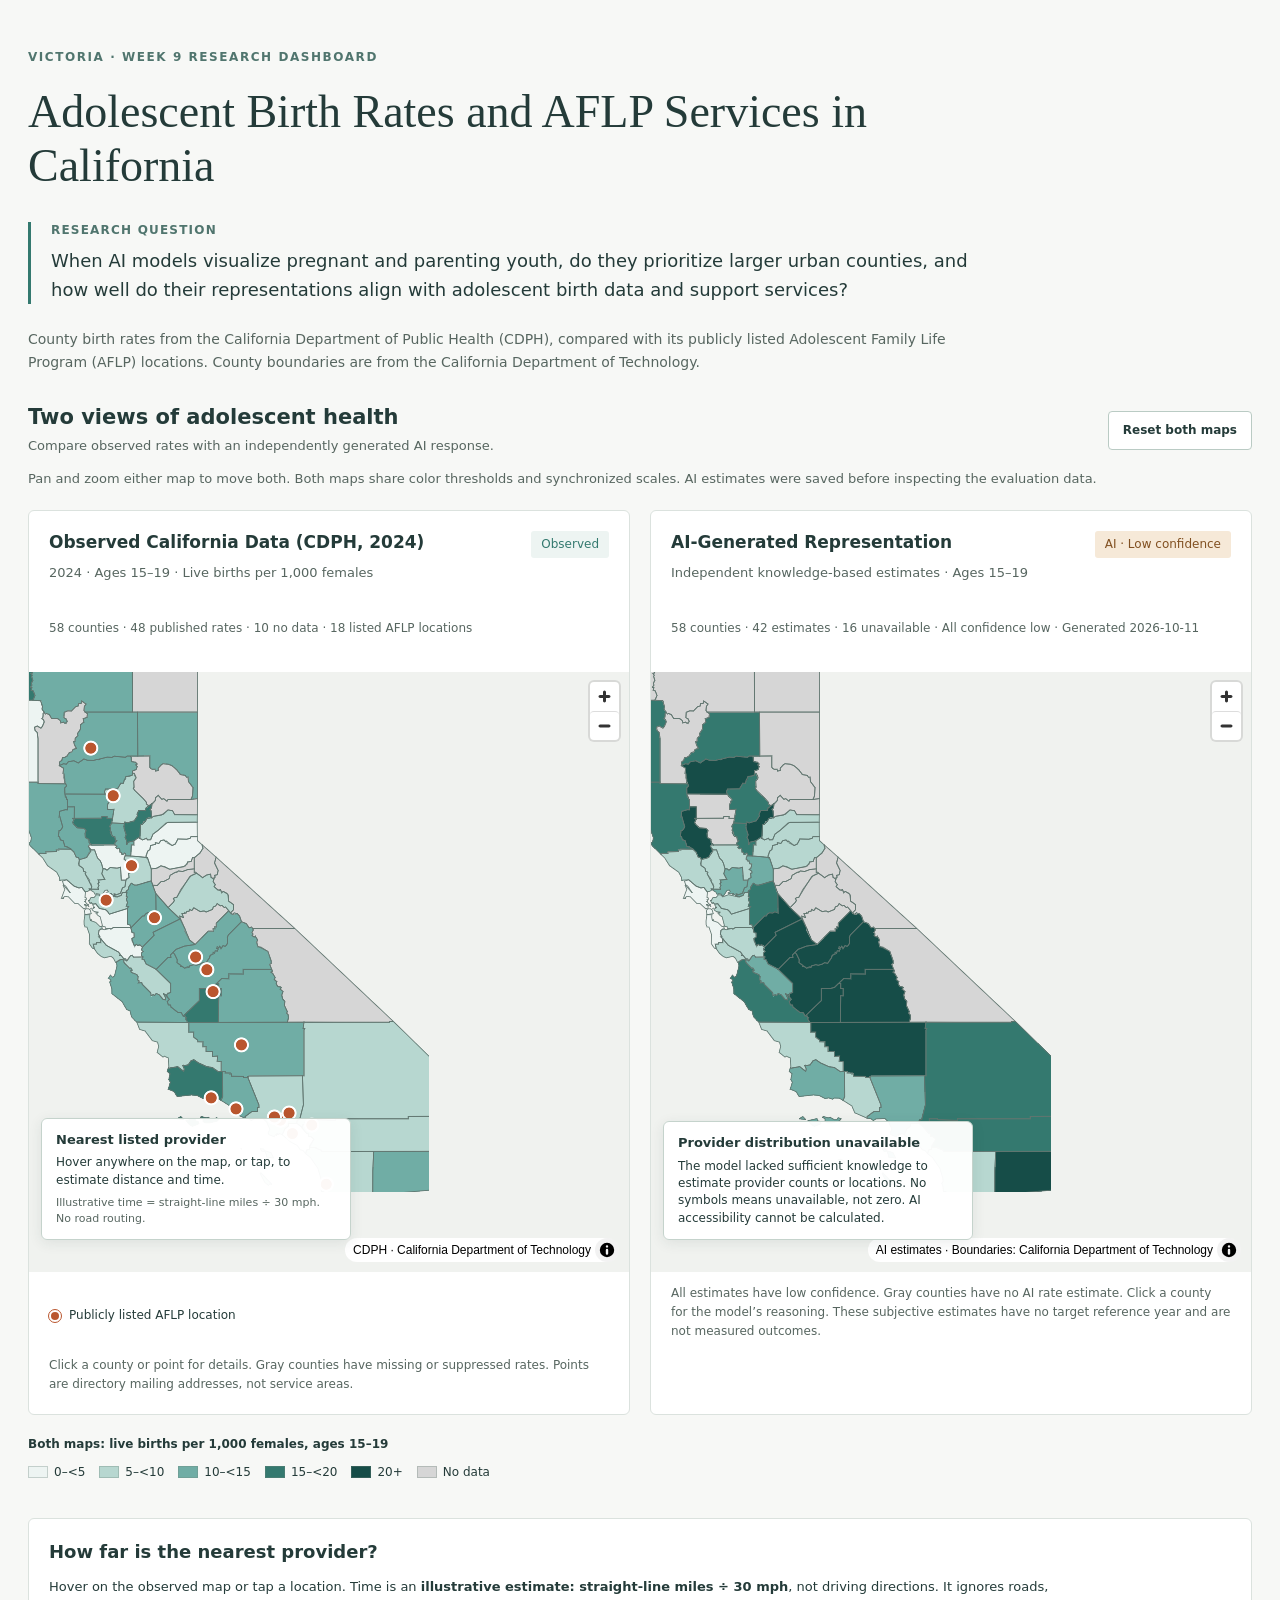
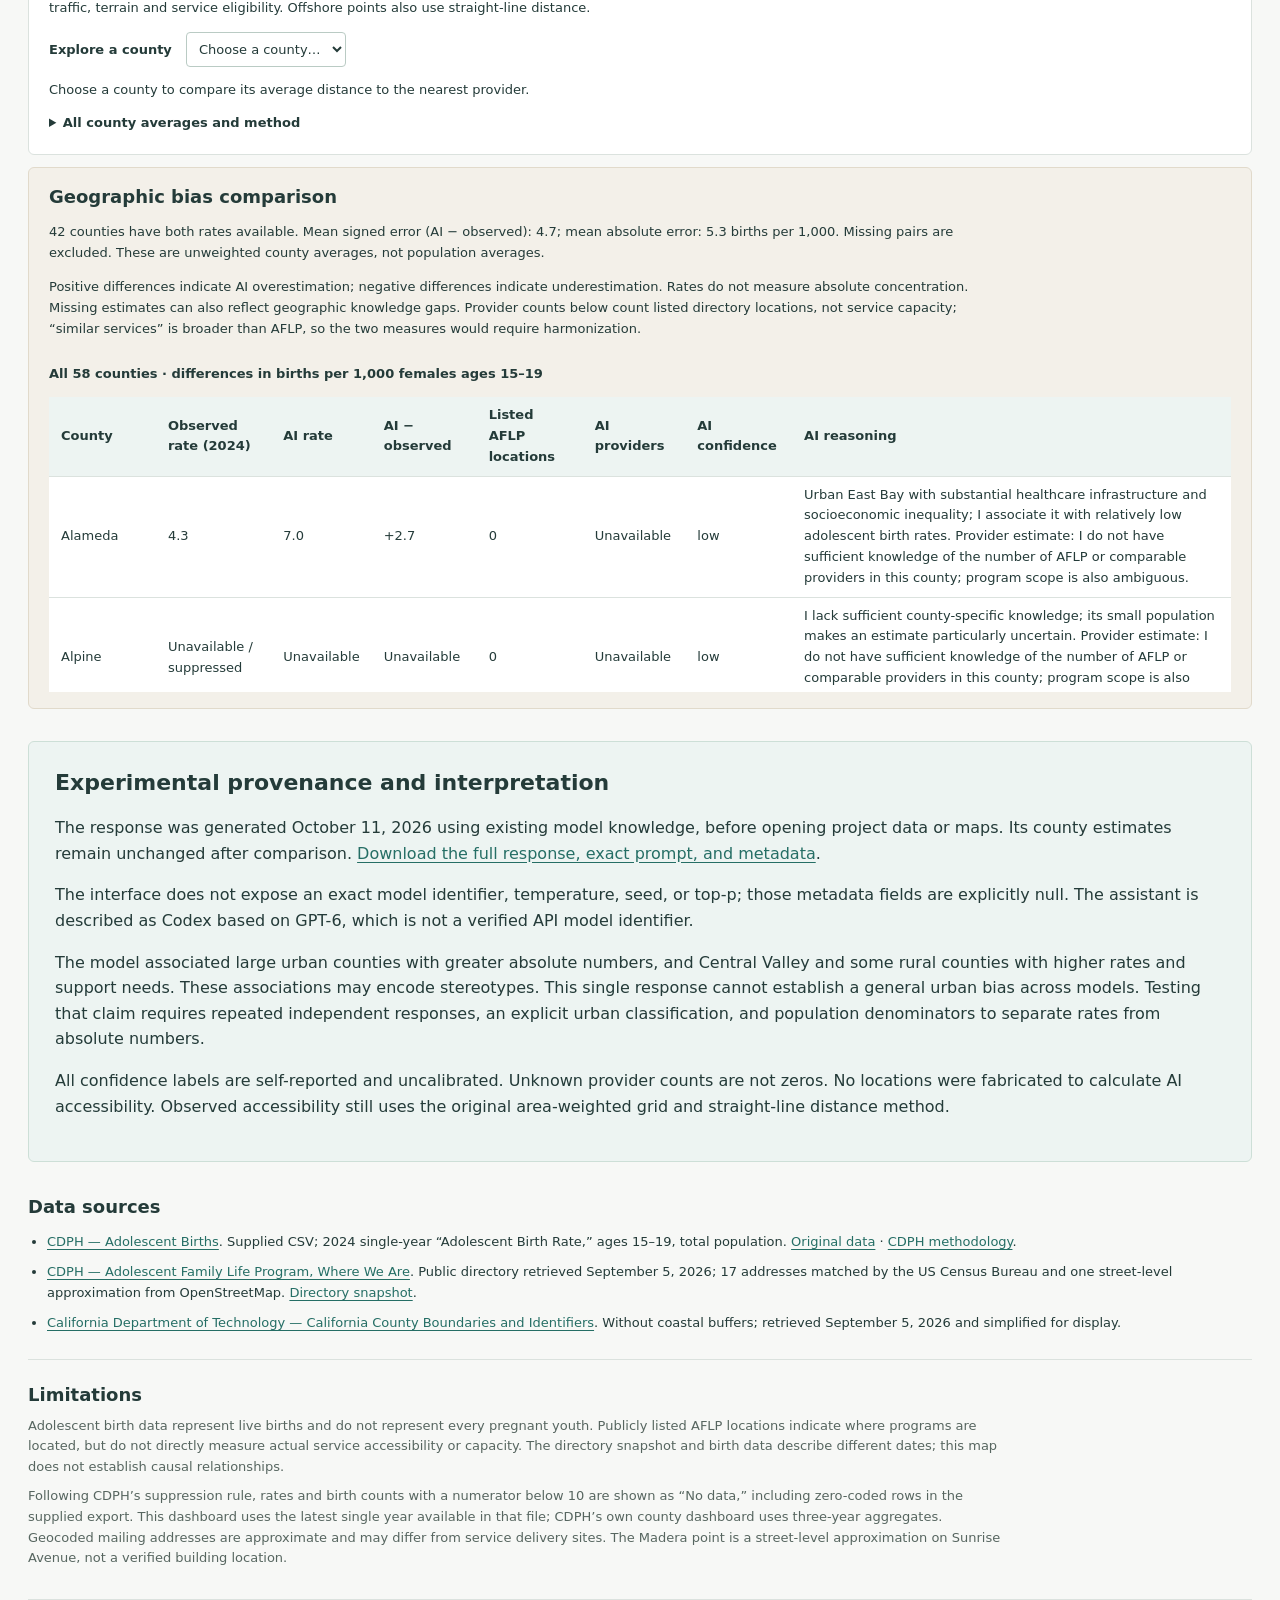
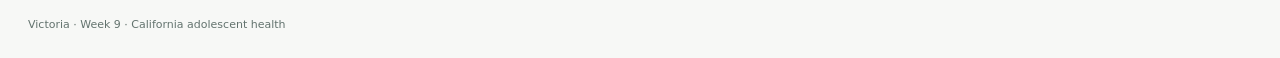
==== commit 17313ff9: "Replace synthetic scenario with independent AI geographic representation" ====
--- a/index.html
+++ b/index.html
@@ -19,20 +19,20 @@
       <h1>Adolescent Birth Rates and AFLP Services in California</h1>
       <section class="question" aria-labelledby="question-heading">
         <h2 id="question-heading">Research question</h2>
-        <p>How do adolescent birth rates vary across California counties, and how does the geographic distribution of publicly listed AFLP services compare with these patterns?</p>
+        <p>When AI models visualize pregnant and parenting youth, do they prioritize larger urban counties, and how well do their representations align with adolescent birth data and support services?</p>
       </section>
       <p class="intro">County birth rates from the California Department of Public Health (CDPH), compared with its publicly listed Adolescent Family Life Program (AFLP) locations. County boundaries are from the California Department of Technology.</p>
     </header>
 
     <section class="comparison" aria-labelledby="comparison-heading">
       <div class="comparison-heading">
-        <div><h2 id="comparison-heading">Two views of adolescent health</h2><p>Compare the saved observations with a fictional provider scenario.</p></div>
+        <div><h2 id="comparison-heading">Two views of adolescent health</h2><p>Compare observed rates with an independently generated AI response.</p></div>
         <button id="reset-maps" type="button">Reset both maps</button>
       </div>
-      <p class="comparison-note">Pan and zoom either map to move both. The right-hand map uses invented values; it is not a prediction or an estimate of actual need.</p>
+      <p class="comparison-note">Pan and zoom either map to move both. Both maps share color thresholds and synchronized scales. AI estimates were saved before inspecting the evaluation data.</p>
       <div class="map-grid">
     <section class="map-section" aria-labelledby="map-heading">
-      <div class="map-heading"><div><h2 id="map-heading">County birth rates &amp; program locations</h2><p>2024 · Ages 15–19 · Live births per 1,000 females</p></div><span class="tag">Observed</span></div>
+      <div class="map-heading"><div><h2 id="map-heading">Observed California Data (CDPH, 2024)</h2><p>2024 · Ages 15–19 · Live births per 1,000 females</p></div><span class="tag">Observed</span></div>
       <p id="status" role="status">Loading county data and AFLP locations…</p>
       <div class="map-wrap">
         <div id="map" aria-label="Interactive map of California adolescent birth rates and AFLP locations"></div>
@@ -43,18 +43,13 @@
       <p class="map-note">Click a county or point for details. Gray counties have missing or suppressed rates. Points are directory mailing addresses, not service areas.</p>
     </section>
     <section class="map-section scenario-section" aria-labelledby="scenario-heading">
-      <div class="map-heading"><div><h2 id="scenario-heading">Birth rates &amp; provider distribution</h2><p>Invented rates and county provider counts · Ages 15–19</p></div><span class="tag synthetic-tag">Synthetic</span></div>
-      <p id="scenario-status" class="map-status" role="status">Loading illustrative scenario…</p>
+      <div class="map-heading"><div><h2 id="scenario-heading">AI-Generated Representation</h2><p>Independent knowledge-based estimates · Ages 15–19</p></div><span class="tag ai-tag">AI · Low confidence</span></div>
+      <p id="scenario-status" class="map-status" role="status">Loading saved AI representation…</p>
       <div class="map-wrap">
-        <div id="scenario-map" class="map-canvas" aria-label="Interactive synthetic map of invented adolescent birth rates and provider counts"></div>
-        <aside id="scenario-access-hover" class="access-hover" aria-label="Nearest fictional hub"><strong>Nearest fictional hub</strong><p>Hover anywhere on the map, or tap, to estimate distance and time.</p></aside>
+        <div id="scenario-map" class="map-canvas" aria-label="Interactive map of AI-estimated adolescent birth rates"></div>
+        <aside class="access-hover" aria-label="AI provider estimates unavailable"><strong>Provider distribution unavailable</strong><p>The model lacked sufficient knowledge to estimate provider counts or locations. No symbols means unavailable, not zero. AI accessibility cannot be calculated.</p></aside>
       </div>
-      <div class="card-key bubble-key" aria-label="Circle area represents invented provider count">
-        <strong>Invented providers per county</strong>
-        <span><i style="--diameter:10px"></i>1</span><span><i style="--diameter:20px"></i>4</span><span><i style="--diameter:34.64px"></i>12</span>
-        <span>No circle = 0</span>
-      </div>
-      <p class="map-note">Darker counties show higher invented birth rates; larger circles show more invented providers. Circles summarize counties, not actual site locations. All values are fictional and have no reference year.</p>
+      <p class="map-note">All estimates have low confidence. Gray counties have no AI rate estimate. Click a county for the model’s reasoning. These subjective estimates have no target reference year and are not measured outcomes.</p>
     </section>
       </div>
       <div class="legend" aria-label="Shared birth-rate legend">
@@ -69,46 +64,29 @@
       </div>
       <section class="access-summary" aria-labelledby="access-heading">
         <h2 id="access-heading">How far is the nearest provider?</h2>
-        <p>Hover anywhere on either map or tap a location. Time is an <strong>illustrative estimate: straight-line miles ÷ 30 mph</strong>, not driving directions. It ignores roads, traffic, terrain and service eligibility. Offshore points also use straight-line distance.</p>
+        <p>Hover on the observed map or tap a location. Time is an <strong>illustrative estimate: straight-line miles ÷ 30 mph</strong>, not driving directions. It ignores roads, traffic, terrain and service eligibility. Offshore points also use straight-line distance.</p>
         <label for="access-county">Explore a county</label>
         <select id="access-county"><option value="">Choose a county…</option></select>
         <p id="access-county-detail" role="status">Choose a county to compare its average distance to the nearest provider.</p>
         <details>
           <summary>All county averages and method</summary>
-          <p>We sample a 24 × 24 grid across each county’s bounding box, retain points within its boundaries, and average each point’s distance to its nearest provider anywhere in the saved California dataset. Latitude weights approximate land-area weighting; these are not population-weighted distances. Small islands may be missed. The synthetic map treats each county circle with a nonzero provider count as one fictional hub; its providers are assumed to share that location.</p>
-          <div class="table-scroll"><table><caption>Average straight-line distance to nearest provider (miles)</caption><thead><tr><th scope="col">County</th><th scope="col">Listed AFLP</th><th scope="col">Fictional hubs</th></tr></thead><tbody id="access-rows"></tbody></table></div>
+          <p>We sample a 24 × 24 grid across each county’s bounding box, retain points within its boundaries, and average each point’s distance to its nearest provider anywhere in the saved California dataset. Latitude weights approximate land-area weighting; these are not population-weighted distances. Small islands may be missed. AI distances are unavailable because no provider locations were estimated.</p>
+          <div class="table-scroll"><table><caption>Average straight-line distance to nearest provider (miles)</caption><thead><tr><th scope="col">County</th><th scope="col">Listed AFLP</th><th scope="col">AI distance (unavailable)</th></tr></thead><tbody id="access-rows"></tbody></table></div>
         </details>
       </section>
-      <details class="scenario-data">
-        <summary>View all synthetic county values and how they were made</summary>
-        <p>Each county is assigned a reproducible fictional birth rate from 2.0 to 28.0 and 0–12 fictional providers. Values are generated independently from the county name, without using observed birth rates, population, or real provider locations. These counts do not measure capacity or access and imply no causal relationship. Only the existing county boundaries are reused.</p>
-        <div class="table-scroll"><table><caption>Synthetic scenario — all values invented</caption><thead><tr><th scope="col">County</th><th scope="col">Births per 1,000</th><th scope="col">Providers</th></tr></thead><tbody id="scenario-rows"></tbody></table></div>
-      </details>
+      <section class="scenario-data" aria-labelledby="bias-heading">
+        <h2 id="bias-heading">Geographic bias comparison</h2>
+        <p id="bias-summary" role="status">Calculating paired differences…</p>
+        <p>Positive differences indicate AI overestimation; negative differences indicate underestimation. Rates do not measure absolute concentration. Missing estimates can also reflect geographic knowledge gaps. Provider counts below count listed directory locations, not service capacity; “similar services” is broader than AFLP, so the two measures would require harmonization.</p>
+        <div class="table-scroll"><table><caption>All 58 counties · differences in births per 1,000 females ages 15–19</caption><thead><tr><th scope="col">County</th><th scope="col">Observed rate (2024)</th><th scope="col">AI rate</th><th scope="col">AI − observed</th><th scope="col">Listed AFLP locations</th><th scope="col">AI providers</th><th scope="col">AI confidence</th><th scope="col">AI reasoning</th></tr></thead><tbody id="scenario-rows"></tbody></table></div>
+      </section>
     </section>
-
     <section class="ai-explanation" aria-labelledby="ai-explanation-heading">
-      <p class="eyebrow">AI visualization · Design rationale</p>
-      <h2 id="ai-explanation-heading">Why the maps are shown this way</h2>
-      <p class="ai-explanation-intro">This visualization is designed to explore how adolescent birth rates and provider distribution relate geographically. The observed map uses the saved data; the AI-created scenario demonstrates a way to compare patterns using invented values. It does not identify where providers should be placed.</p>
-      <div class="explanation-grid">
-        <article>
-          <h3>Color shows rates; circles show providers</h3>
-          <p>County shading makes differences in birth rates visible across California. Both maps use the same color thresholds so the same shade always means the same rate range. On the observed map, each dot is a listed AFLP address. On the synthetic map, circle area represents an invented provider count, letting viewers compare rates and counts without combining them into an unexplained score.</p>
-        </article>
-        <article>
-          <h3>The fictional pattern is a demonstration</h3>
-          <p>Synthetic rates and provider counts were assigned independently using a repeatable county-name-based method. They were not inferred from a county’s residents, health outcomes, or actual services. A dark county with a small circle illustrates what higher rates alongside fewer providers could look like; it is not evidence that this county is underserved.</p>
-        </article>
-        <article>
-          <h3>Distance adds a different perspective</h3>
-          <p>A provider count alone does not show how far someone may need to travel. The hover box measures distance from the selected point to the nearest mapped provider, including across county lines. The county average samples locations throughout the county rather than measuring only from its center. This describes geographic proximity, not the average experience of residents.</p>
-        </article>
-        <article>
-          <h3>The assumptions matter</h3>
-          <p>Hover times assume straight-line travel at 30 mph, so they are illustrative rather than driving estimates. Synthetic circles act as fictional hubs, with all providers in a county assumed to share one location. Actual access also depends on roads, transportation, cost, eligibility, and provider capacity—information these maps do not contain.</p>
-        </article>
-      </div>
-      <p class="explanation-takeaway"><strong>How to interpret the comparison:</strong> Use it to ask where closer investigation might be useful. Higher birth rates, fewer providers, or longer distances can suggest questions to explore, but these maps alone cannot establish unmet need or show that provider availability causes birth rates to change.</p>
+      <h2 id="ai-explanation-heading">Experimental provenance and interpretation</h2>
+      <p>The response was generated October 11, 2026 using existing model knowledge, before opening project data or maps. Its county estimates remain unchanged after comparison. <a href="./data/ai-representation.json">Download the full response, exact prompt, and metadata</a>.</p>
+      <p>The interface does not expose an exact model identifier, temperature, seed, or top-p; those metadata fields are explicitly null. The assistant is described as Codex based on GPT-6, which is not a verified API model identifier.</p>
+      <p>The model associated large urban counties with greater absolute numbers, and Central Valley and some rural counties with higher rates and support needs. These associations may encode stereotypes. This single response cannot establish a general urban bias across models. Testing that claim requires repeated independent responses, an explicit urban classification, and population denominators to separate rates from absolute numbers.</p>
+      <p>All confidence labels are self-reported and uncalibrated. Unknown provider counts are not zeros. No locations were fabricated to calculate AI accessibility. Observed accessibility still uses the original area-weighted grid and straight-line distance method.</p>
     </section>
 
     <section class="sources" aria-labelledby="sources-heading">
--- a/styles.css
+++ b/styles.css
@@ -14,7 +14,7 @@
 .map-heading{align-items:flex-start;min-height:108px;padding:20px 20px 8px;gap:10px}
 .map-heading h2{font-size:17px}
 .tag{white-space:nowrap}
-.synthetic-tag{background:#f6e9d8;color:#815021}
+.ai-tag{background:#f6e9d8;color:#815021}
 #status,.map-status{margin:0;padding:0 20px 14px;font-size:12px;line-height:1.6;color:#576660;min-height:53px}
 #status.error,.map-status.error{color:#8b351e}
 #map,.map-canvas{width:100%;height:600px;background:#f0f2ef}
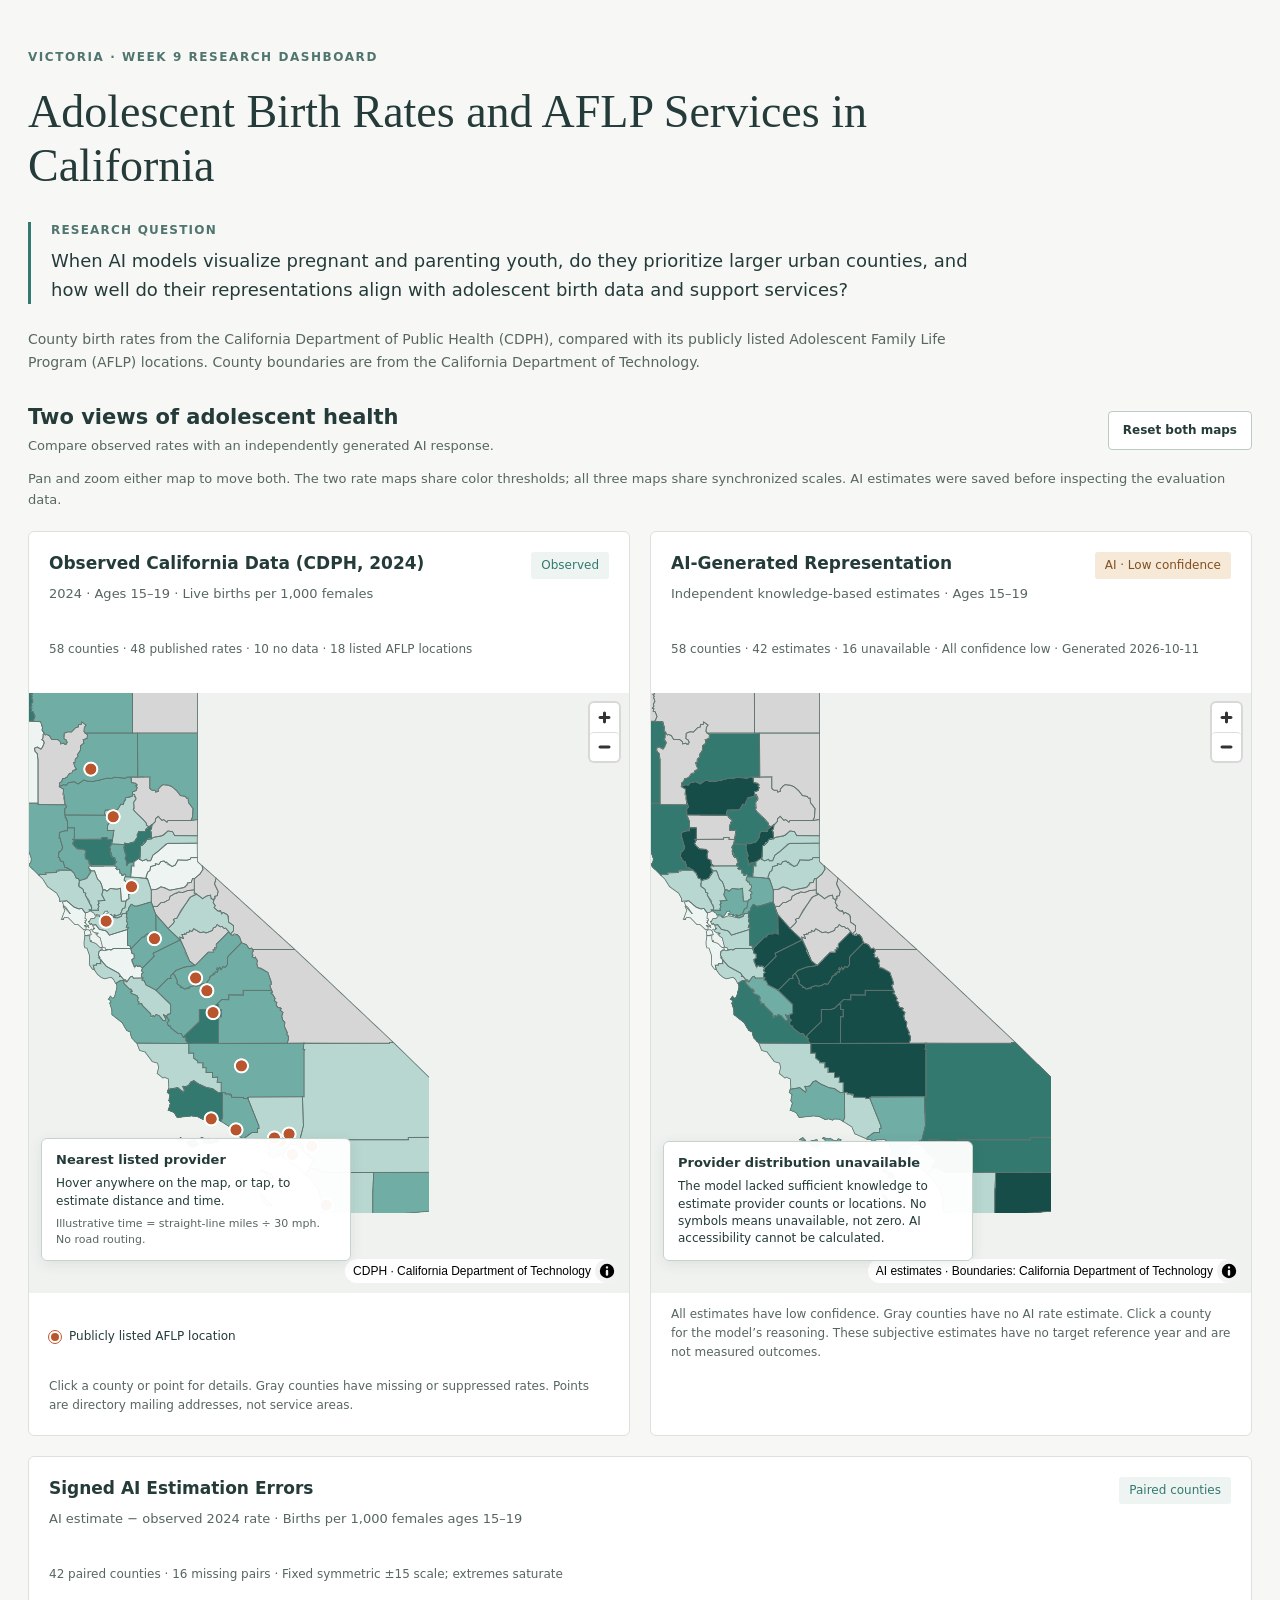
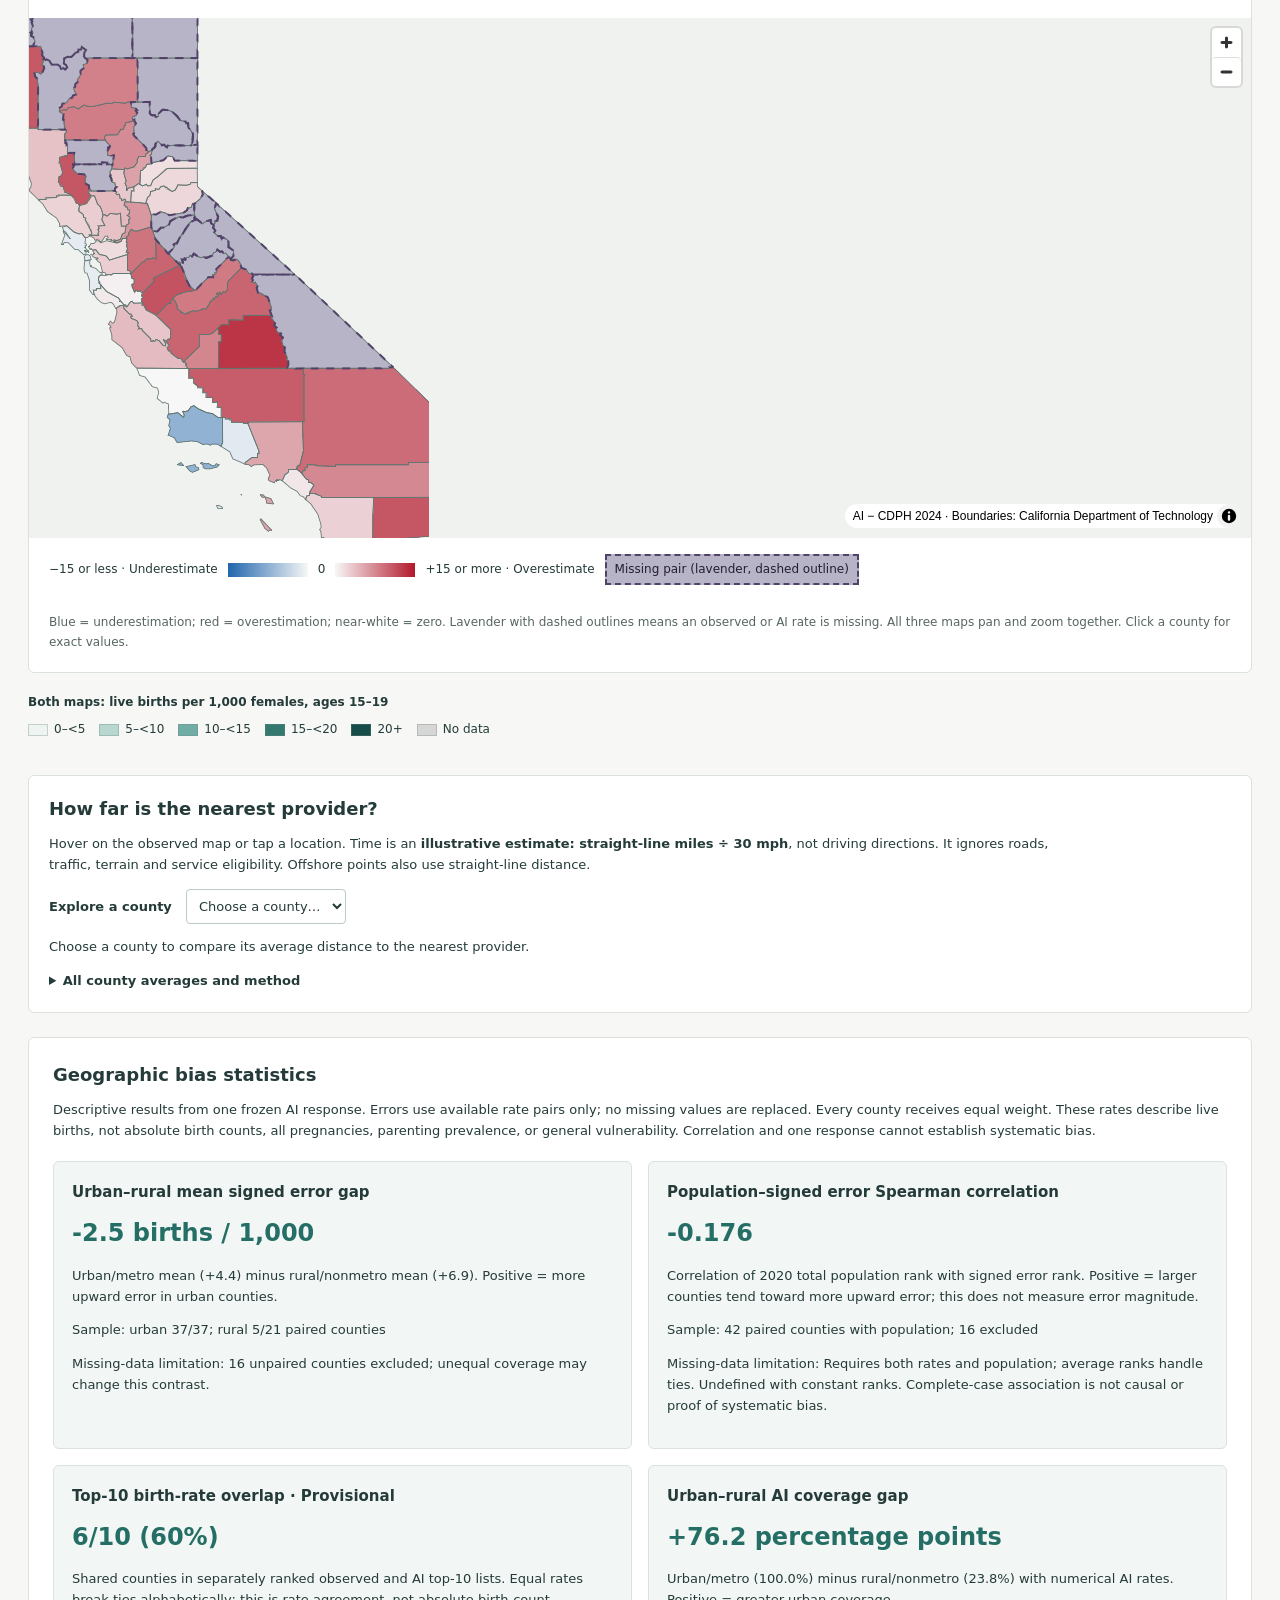
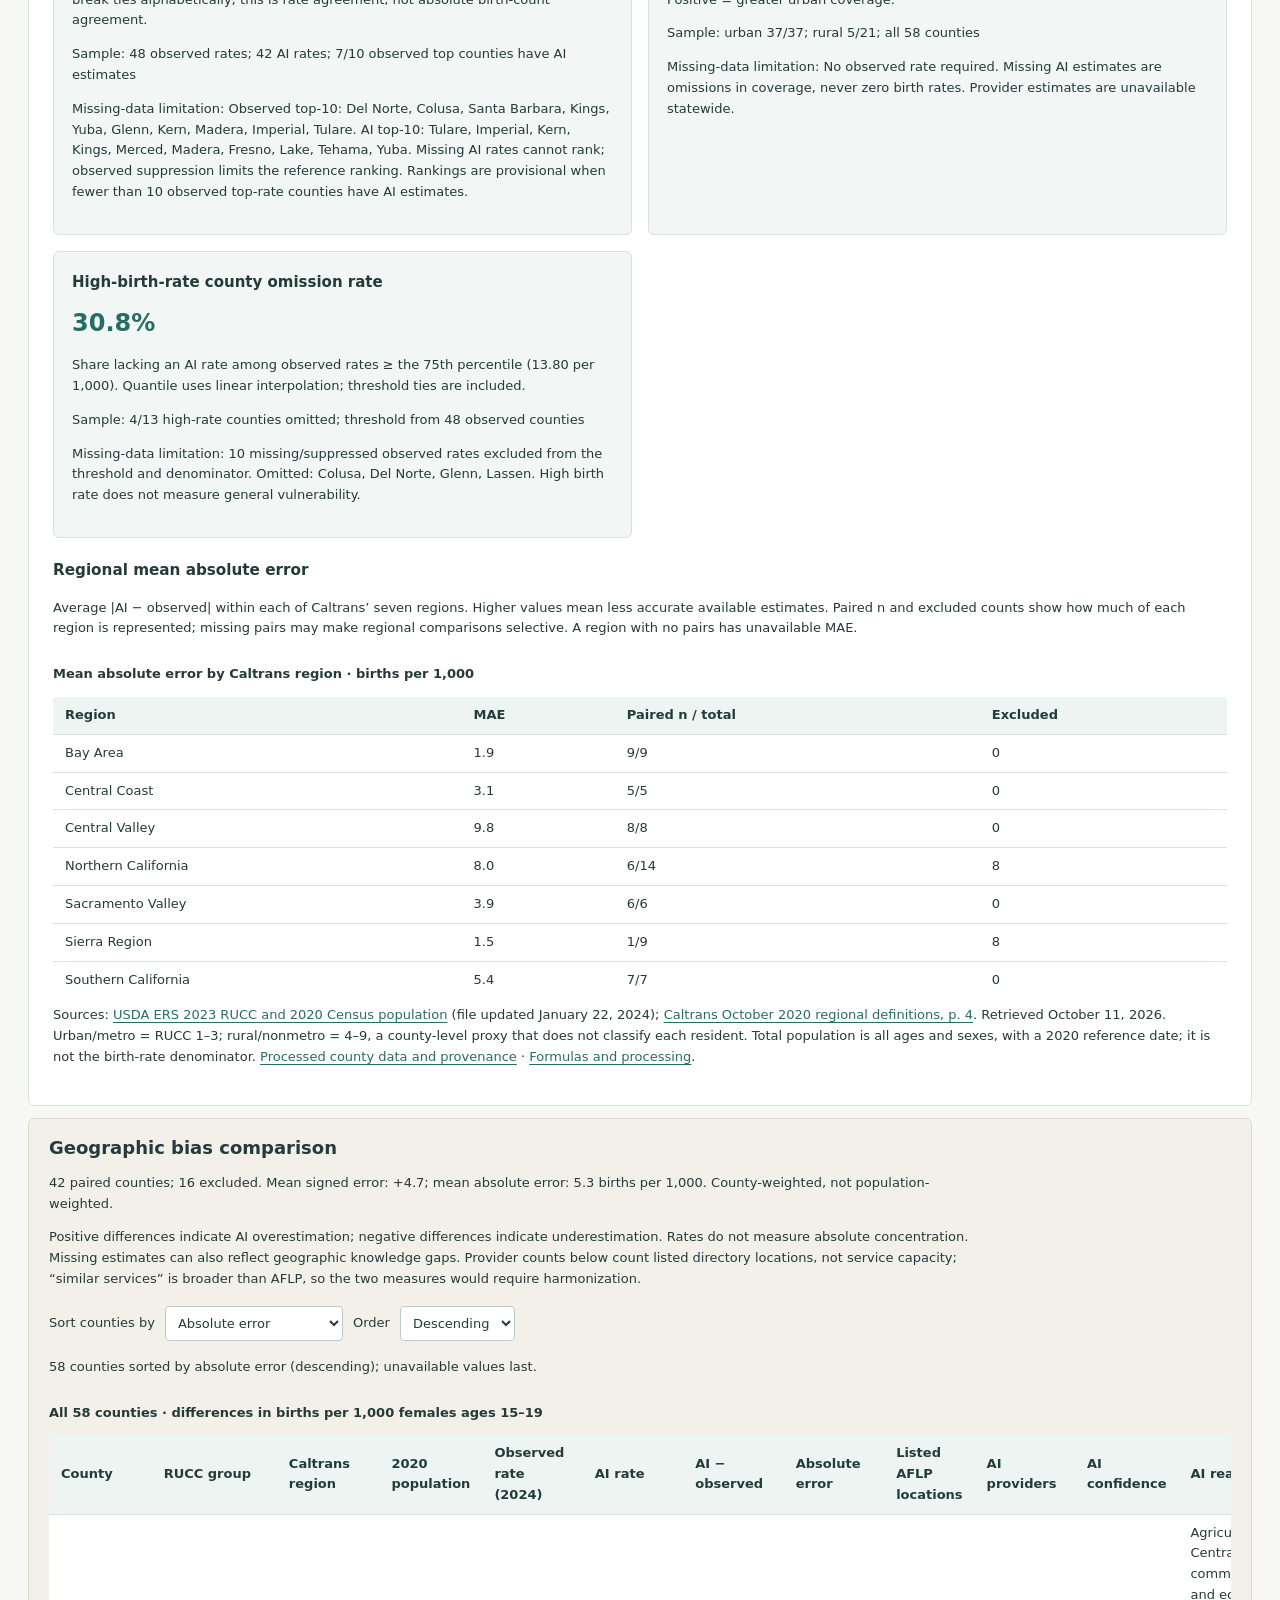
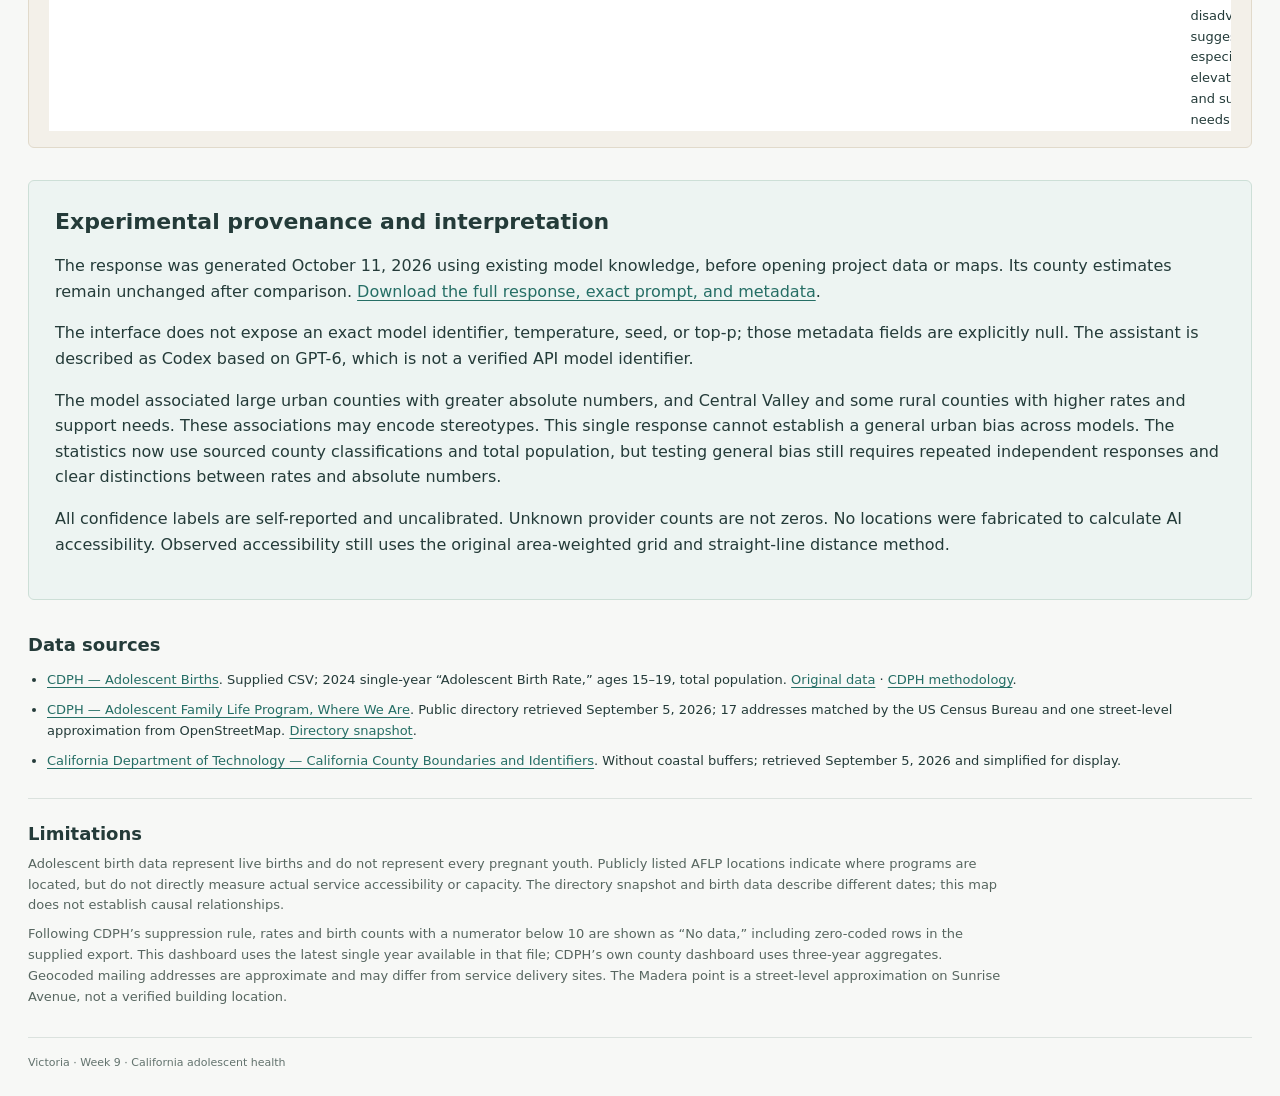
==== commit cb7503e1: "Measure geographic bias with sourced county metrics and signed error map" ====
--- a/index.html
+++ b/index.html
@@ -10,6 +10,7 @@
   <link rel="stylesheet" href="./styles.css">
   <script defer src="./vendor/maplibre-gl.js"></script>
   <script defer src="./access.js"></script>
+  <script defer src="./metrics.js"></script>
   <script defer src="./app.js"></script>
 </head>
 <body>
@@ -29,7 +30,7 @@
         <div><h2 id="comparison-heading">Two views of adolescent health</h2><p>Compare observed rates with an independently generated AI response.</p></div>
         <button id="reset-maps" type="button">Reset both maps</button>
       </div>
-      <p class="comparison-note">Pan and zoom either map to move both. Both maps share color thresholds and synchronized scales. AI estimates were saved before inspecting the evaluation data.</p>
+      <p class="comparison-note">Pan and zoom either map to move both. The two rate maps share color thresholds; all three maps share synchronized scales. AI estimates were saved before inspecting the evaluation data.</p>
       <div class="map-grid">
     <section class="map-section" aria-labelledby="map-heading">
       <div class="map-heading"><div><h2 id="map-heading">Observed California Data (CDPH, 2024)</h2><p>2024 · Ages 15–19 · Live births per 1,000 females</p></div><span class="tag">Observed</span></div>
@@ -52,6 +53,13 @@
       <p class="map-note">All estimates have low confidence. Gray counties have no AI rate estimate. Click a county for the model’s reasoning. These subjective estimates have no target reference year and are not measured outcomes.</p>
     </section>
       </div>
+      <section class="map-section error-map-section" aria-labelledby="error-heading">
+        <div class="map-heading"><div><h2 id="error-heading">Signed AI Estimation Errors</h2><p>AI estimate − observed 2024 rate · Births per 1,000 females ages 15–19</p></div><span class="tag">Paired counties</span></div>
+        <p id="error-status" class="map-status" role="status">Loading estimation errors…</p>
+        <div id="error-map" class="map-canvas" aria-label="Interactive map of signed county AI estimation errors"></div>
+        <div class="error-legend" aria-label="Signed error color legend"><span>−15 or less · Underestimate</span><i></i><span>0</span><i></i><span>+15 or more · Overestimate</span><span class="missing-key">Missing pair (lavender, dashed outline)</span></div>
+        <p class="map-note">Blue = underestimation; red = overestimation; near-white = zero. Lavender with dashed outlines means an observed or AI rate is missing. All three maps pan and zoom together. Click a county for exact values.</p>
+      </section>
       <div class="legend" aria-label="Shared birth-rate legend">
         <div><strong>Both maps: live births per 1,000 females, ages 15–19</strong><ul class="scale">
           <li><i style="background:#edf4f2"></i>0–&lt;5</li>
@@ -74,18 +82,27 @@
           <div class="table-scroll"><table><caption>Average straight-line distance to nearest provider (miles)</caption><thead><tr><th scope="col">County</th><th scope="col">Listed AFLP</th><th scope="col">AI distance (unavailable)</th></tr></thead><tbody id="access-rows"></tbody></table></div>
         </details>
       </section>
+      <section class="statistics-panel" aria-labelledby="statistics-heading">
+        <h2 id="statistics-heading">Geographic bias statistics</h2>
+        <p>Descriptive results from one frozen AI response. Errors use available rate pairs only; no missing values are replaced. Every county receives equal weight. These rates describe live births, not absolute birth counts, all pregnancies, parenting prevalence, or general vulnerability. Correlation and one response cannot establish systematic bias.</p>
+        <div id="metric-cards" class="metric-grid"></div>
+        <div id="region-statistics"><h3>Regional mean absolute error</h3><p>Average |AI − observed| within each of Caltrans’ seven regions. Higher values mean less accurate available estimates. Paired n and excluded counts show how much of each region is represented; missing pairs may make regional comparisons selective. A region with no pairs has unavailable MAE.</p></div>
+        <p>Sources: <a href="https://ers.usda.gov/data-products/rural-urban-continuum-codes">USDA ERS 2023 RUCC and 2020 Census population</a> (file updated January 22, 2024); <a href="https://dot.ca.gov/-/media/dot-media/programs/transportation-planning/documents/new-state-planning/transportation-economics/socioeconomic-forecasts/2020/2020-methodology-and-introduction/county-level-forecasts-intro-2020-a11y.pdf">Caltrans October 2020 regional definitions, p. 4</a>. Retrieved October 11, 2026. Urban/metro = RUCC 1–3; rural/nonmetro = 4–9, a county-level proxy that does not classify each resident. Total population is all ages and sexes, with a 2020 reference date; it is not the birth-rate denominator. <a href="./data/county-geography.json">Processed county data and provenance</a> · <a href="./README.md">Formulas and processing</a>.</p>
+      </section>
       <section class="scenario-data" aria-labelledby="bias-heading">
         <h2 id="bias-heading">Geographic bias comparison</h2>
         <p id="bias-summary" role="status">Calculating paired differences…</p>
         <p>Positive differences indicate AI overestimation; negative differences indicate underestimation. Rates do not measure absolute concentration. Missing estimates can also reflect geographic knowledge gaps. Provider counts below count listed directory locations, not service capacity; “similar services” is broader than AFLP, so the two measures would require harmonization.</p>
-        <div class="table-scroll"><table><caption>All 58 counties · differences in births per 1,000 females ages 15–19</caption><thead><tr><th scope="col">County</th><th scope="col">Observed rate (2024)</th><th scope="col">AI rate</th><th scope="col">AI − observed</th><th scope="col">Listed AFLP locations</th><th scope="col">AI providers</th><th scope="col">AI confidence</th><th scope="col">AI reasoning</th></tr></thead><tbody id="scenario-rows"></tbody></table></div>
+        <div class="sort-controls"><label for="table-sort">Sort counties by</label> <select id="table-sort"><option value="absolute_error">Absolute error</option><option value="error">Signed error</option><option value="observed">Observed birth rate</option><option value="estimate">AI birth-rate estimate</option></select> <label for="table-direction">Order</label> <select id="table-direction"><option value="descending">Descending</option><option value="ascending">Ascending</option></select></div>
+        <p id="table-sort-status" role="status"></p>
+        <div class="table-scroll"><table><caption>All 58 counties · differences in births per 1,000 females ages 15–19</caption><thead><tr><th scope="col">County</th><th scope="col">RUCC group</th><th scope="col">Caltrans region</th><th scope="col">2020 population</th><th scope="col">Observed rate (2024)</th><th scope="col">AI rate</th><th scope="col">AI − observed</th><th scope="col">Absolute error</th><th scope="col">Listed AFLP locations</th><th scope="col">AI providers</th><th scope="col">AI confidence</th><th scope="col">AI reasoning</th></tr></thead><tbody id="scenario-rows"></tbody></table></div>
       </section>
     </section>
     <section class="ai-explanation" aria-labelledby="ai-explanation-heading">
       <h2 id="ai-explanation-heading">Experimental provenance and interpretation</h2>
       <p>The response was generated October 11, 2026 using existing model knowledge, before opening project data or maps. Its county estimates remain unchanged after comparison. <a href="./data/ai-representation.json">Download the full response, exact prompt, and metadata</a>.</p>
       <p>The interface does not expose an exact model identifier, temperature, seed, or top-p; those metadata fields are explicitly null. The assistant is described as Codex based on GPT-6, which is not a verified API model identifier.</p>
-      <p>The model associated large urban counties with greater absolute numbers, and Central Valley and some rural counties with higher rates and support needs. These associations may encode stereotypes. This single response cannot establish a general urban bias across models. Testing that claim requires repeated independent responses, an explicit urban classification, and population denominators to separate rates from absolute numbers.</p>
+      <p>The model associated large urban counties with greater absolute numbers, and Central Valley and some rural counties with higher rates and support needs. These associations may encode stereotypes. This single response cannot establish a general urban bias across models. The statistics now use sourced county classifications and total population, but testing general bias still requires repeated independent responses and clear distinctions between rates and absolute numbers.</p>
       <p>All confidence labels are self-reported and uncalibrated. Unknown provider counts are not zeros. No locations were fabricated to calculate AI accessibility. Observed accessibility still uses the original area-weighted grid and straight-line distance method.</p>
     </section>
 
--- a/styles.css
+++ b/styles.css
@@ -57,3 +57,18 @@
 .explanation-grid p{font-size:13px;color:#465e57;margin:0}
 .explanation-takeaway{border-top:1px solid #cddfd7;margin:22px 0 0;padding-top:16px;font-size:13px}
 @media(max-width:600px){.ai-explanation{padding:20px 16px}.explanation-grid{grid-template-columns:1fr;gap:20px}}
+
+.error-map-section{margin-top:20px}
+#error-map{height:520px}
+.error-legend{display:flex;flex-wrap:wrap;align-items:center;gap:10px;padding:16px 20px;font-size:12px}
+.error-legend i{width:80px;height:14px;background:linear-gradient(90deg,#2166ac,#f7f7f7)}
+.error-legend i:nth-of-type(2){background:linear-gradient(90deg,#f7f7f7,#b2182b)}
+.missing-key{background:#b8b4c7;border:2px dashed #514368;padding:4px 8px;color:#241d33}
+.statistics-panel{margin-top:24px;padding:24px;background:white;border:1px solid #dbe2de;border-radius:6px;font-size:13px}
+.metric-grid{display:grid;grid-template-columns:repeat(2,minmax(0,1fr));gap:16px;margin:20px 0}
+.metric-grid article{padding:18px;background:#f2f6f4;border:1px solid #dbe2de;border-radius:6px}
+.metric-grid h3{font-size:15px;margin:0}
+.metric-grid .metric-value{font-size:24px;color:#256e65;font-weight:650;margin:10px 0}
+.sort-controls{display:flex;flex-wrap:wrap;align-items:center;gap:10px;margin:16px 0}
+.sort-controls select{font:inherit;padding:8px;max-width:100%;border:1px solid #bacbc4;background:white;color:#243b39;border-radius:4px}
+@media(max-width:700px){.metric-grid{grid-template-columns:1fr}.statistics-panel{padding:18px}}
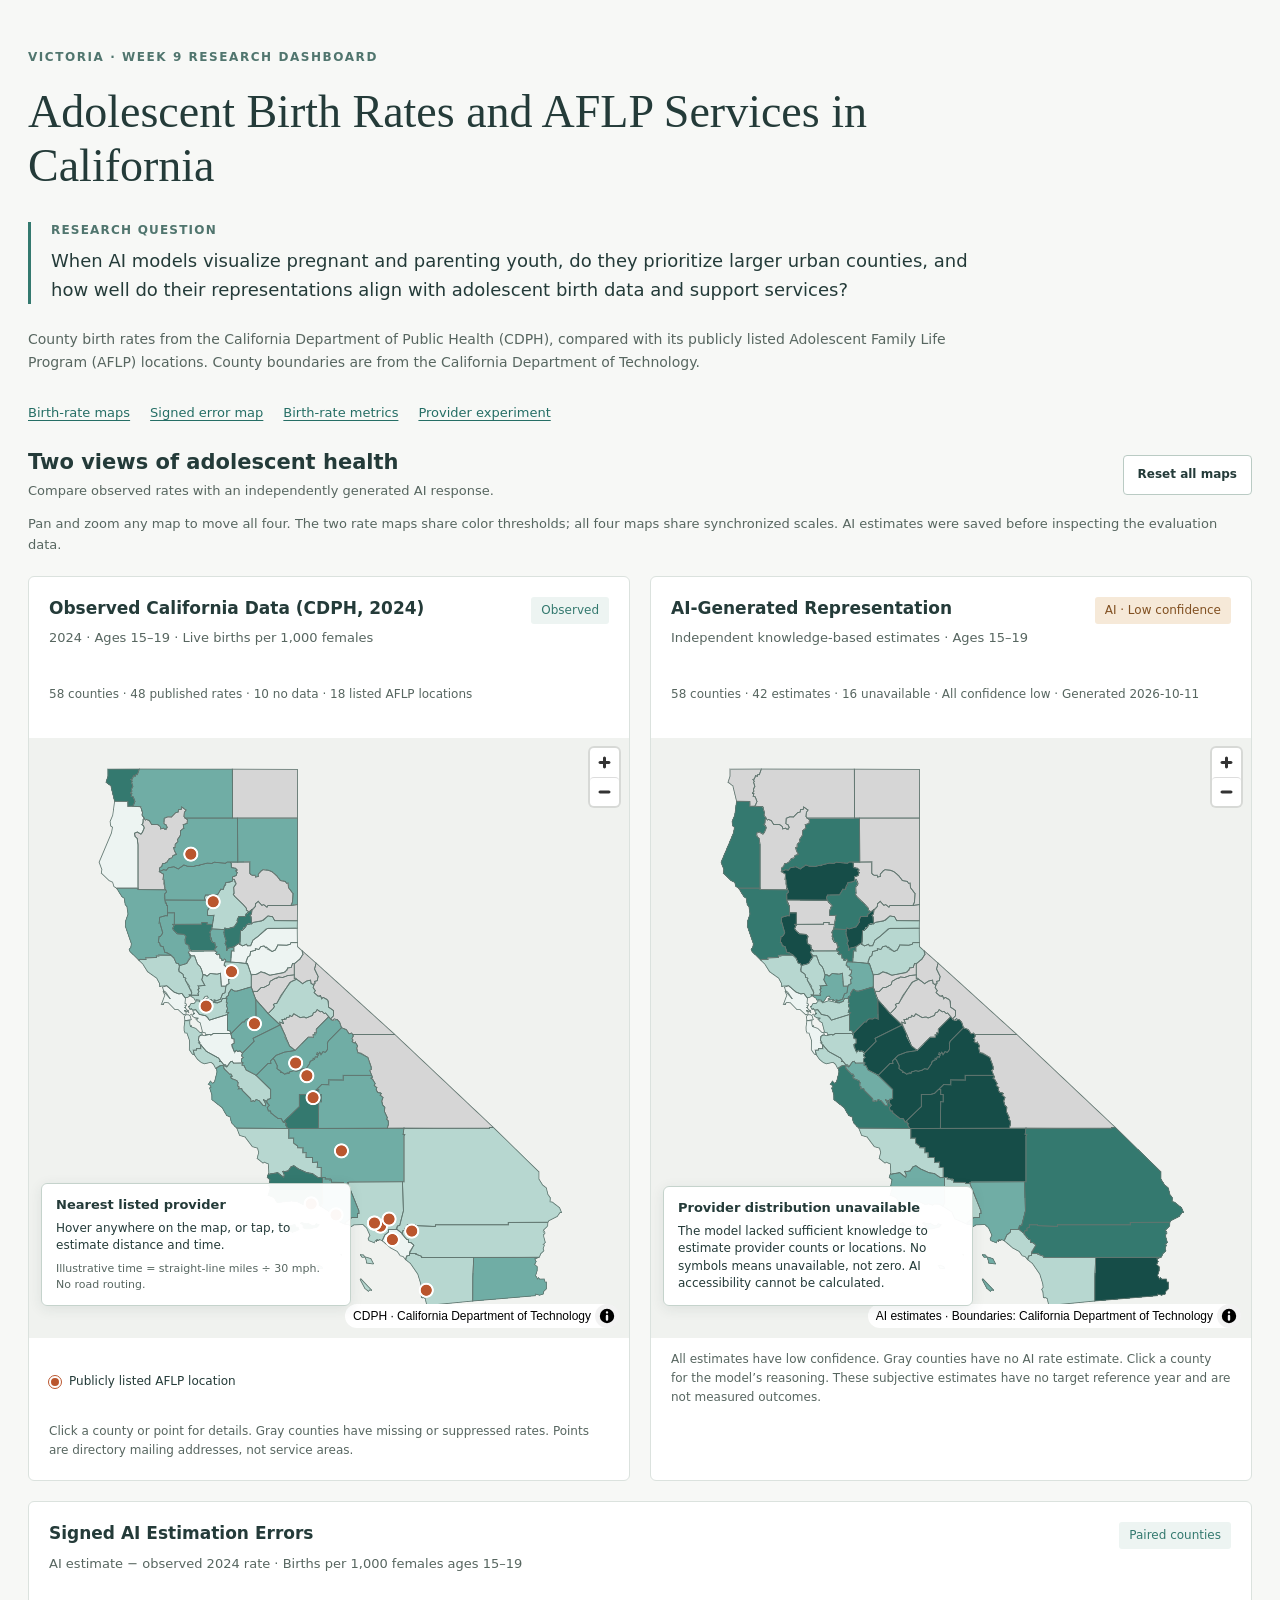
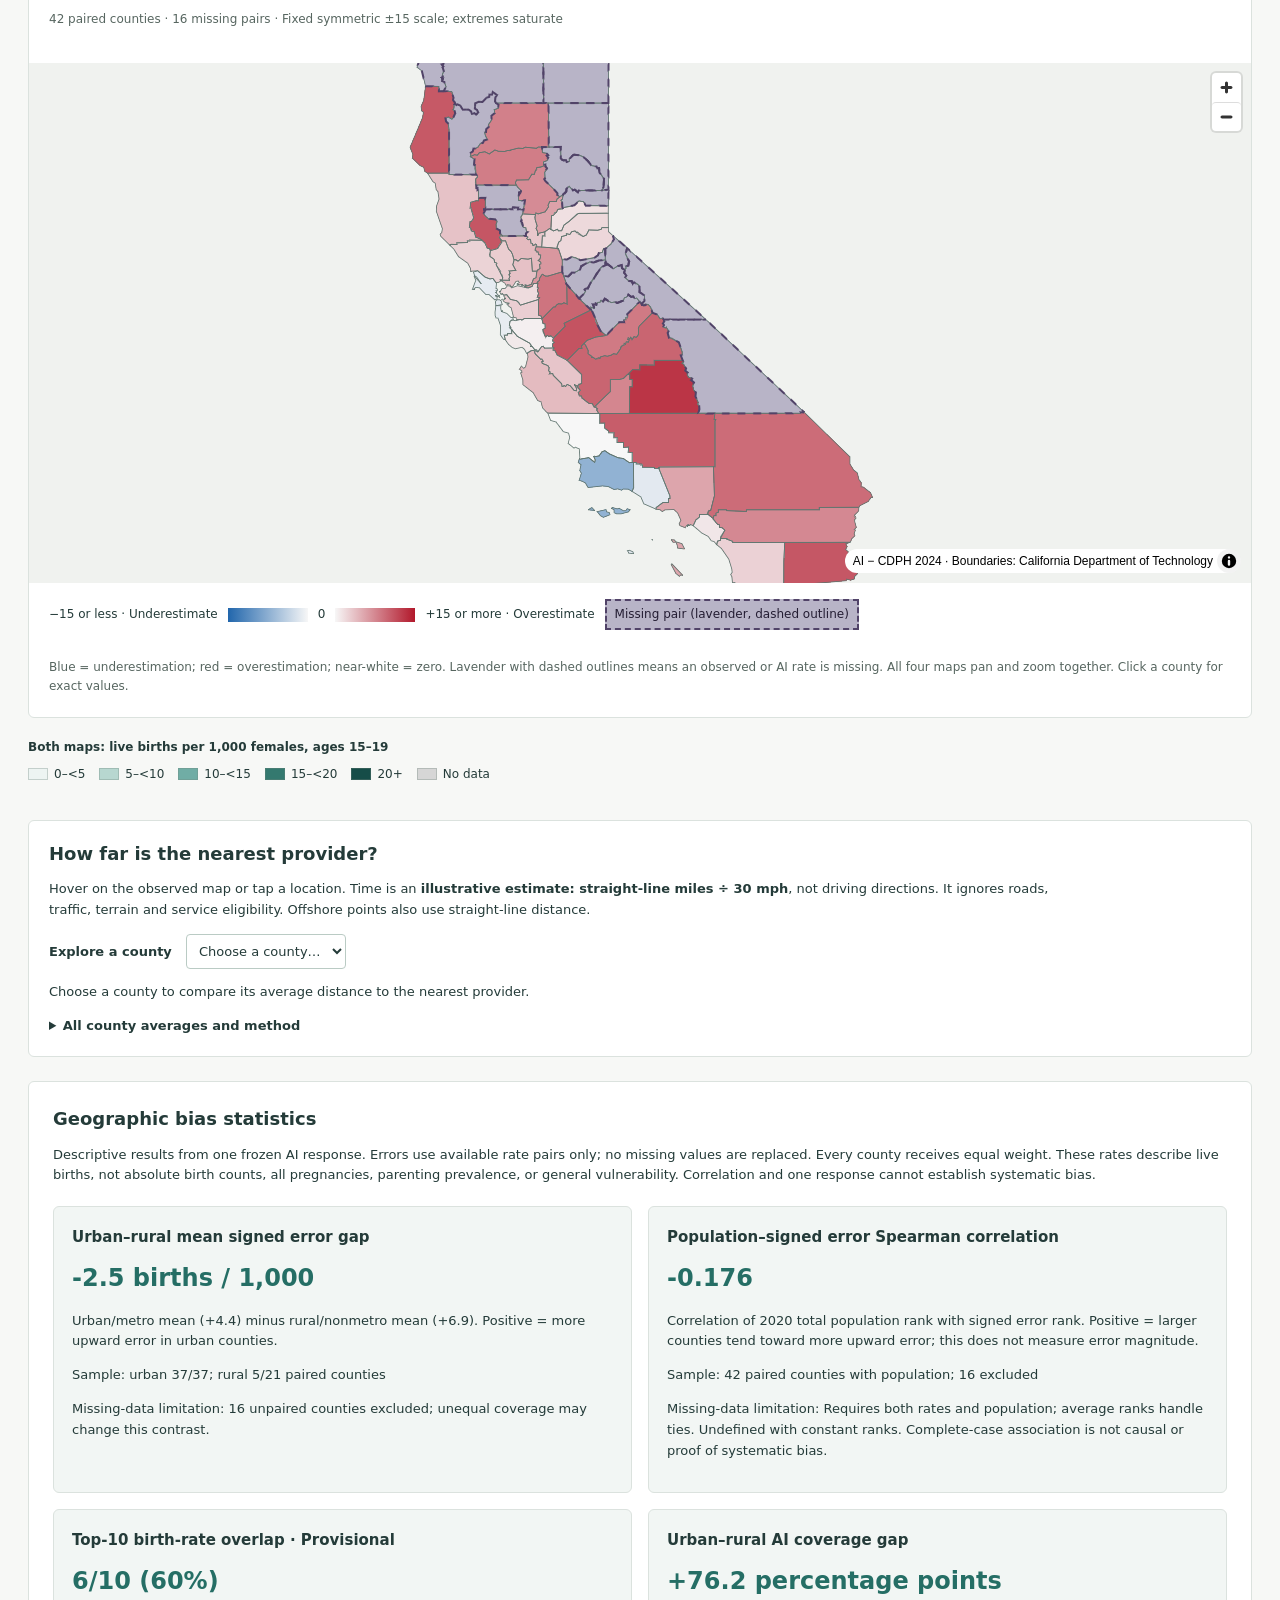
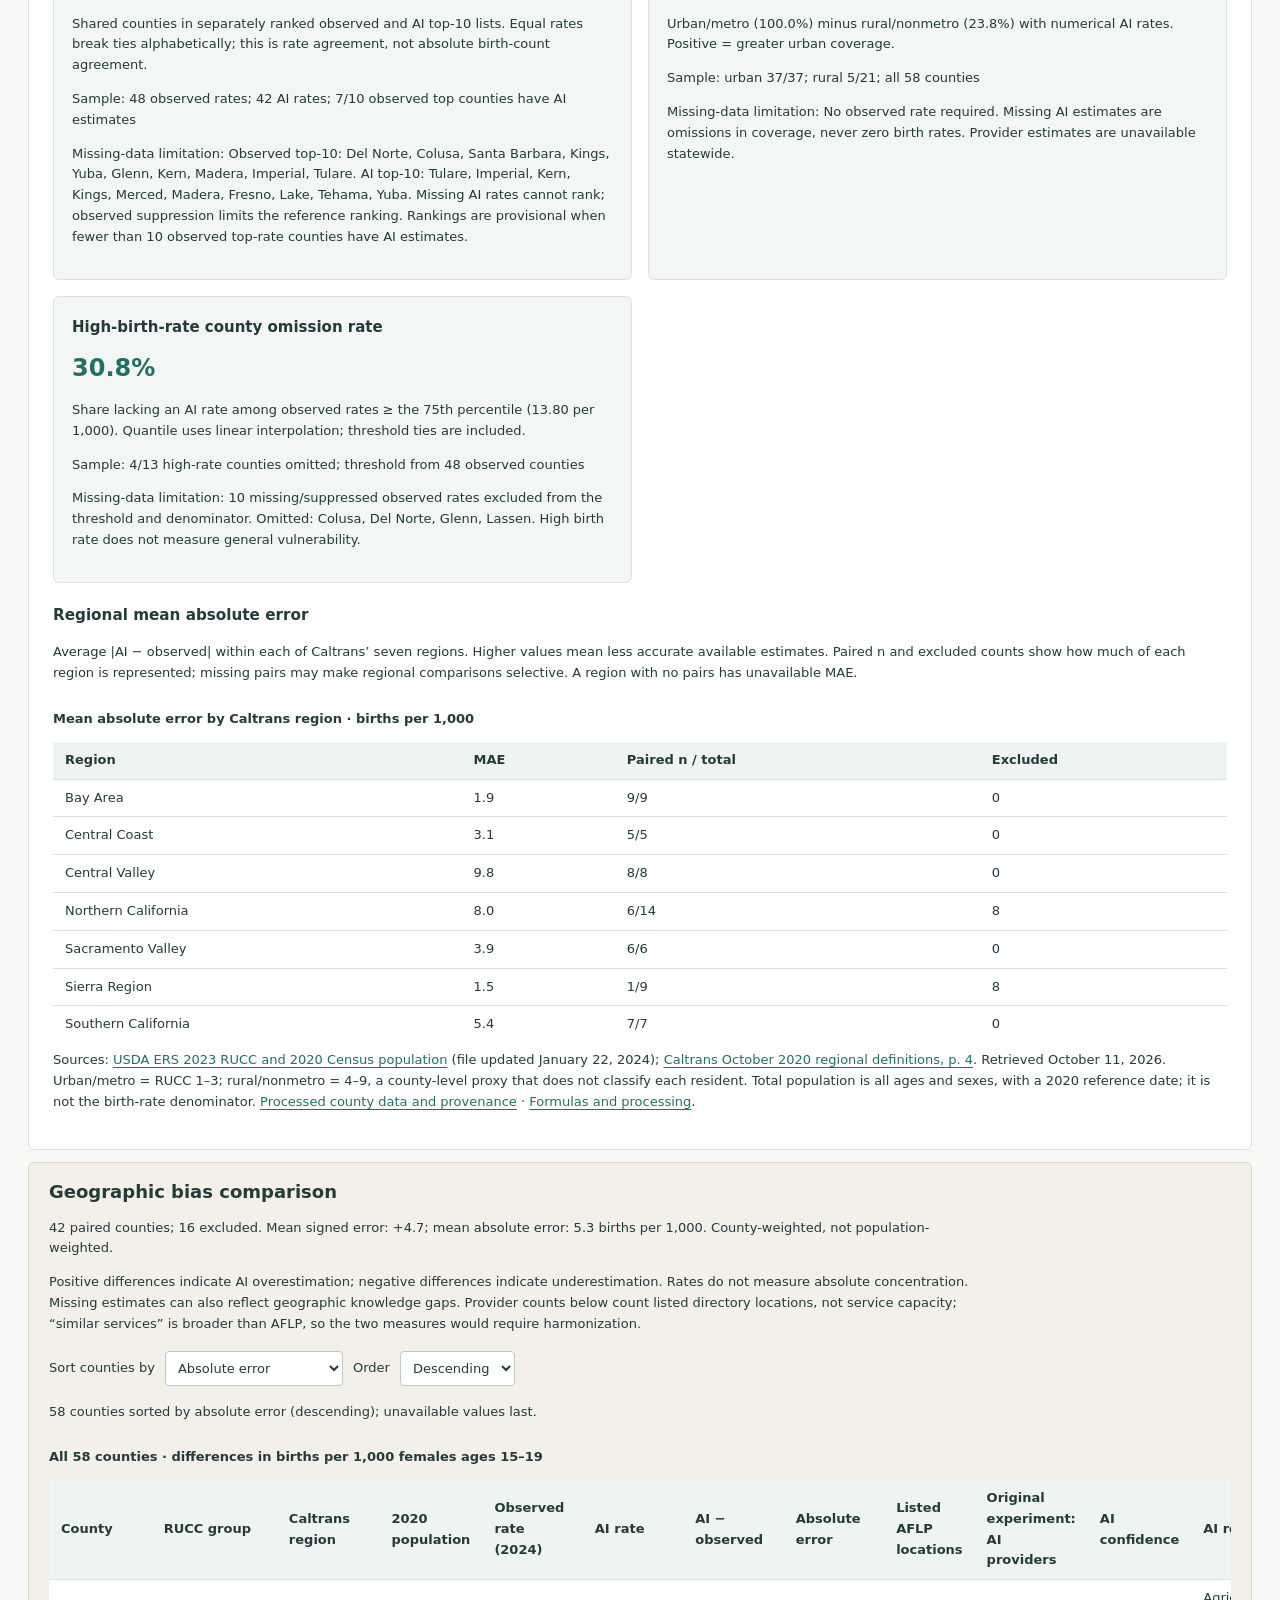
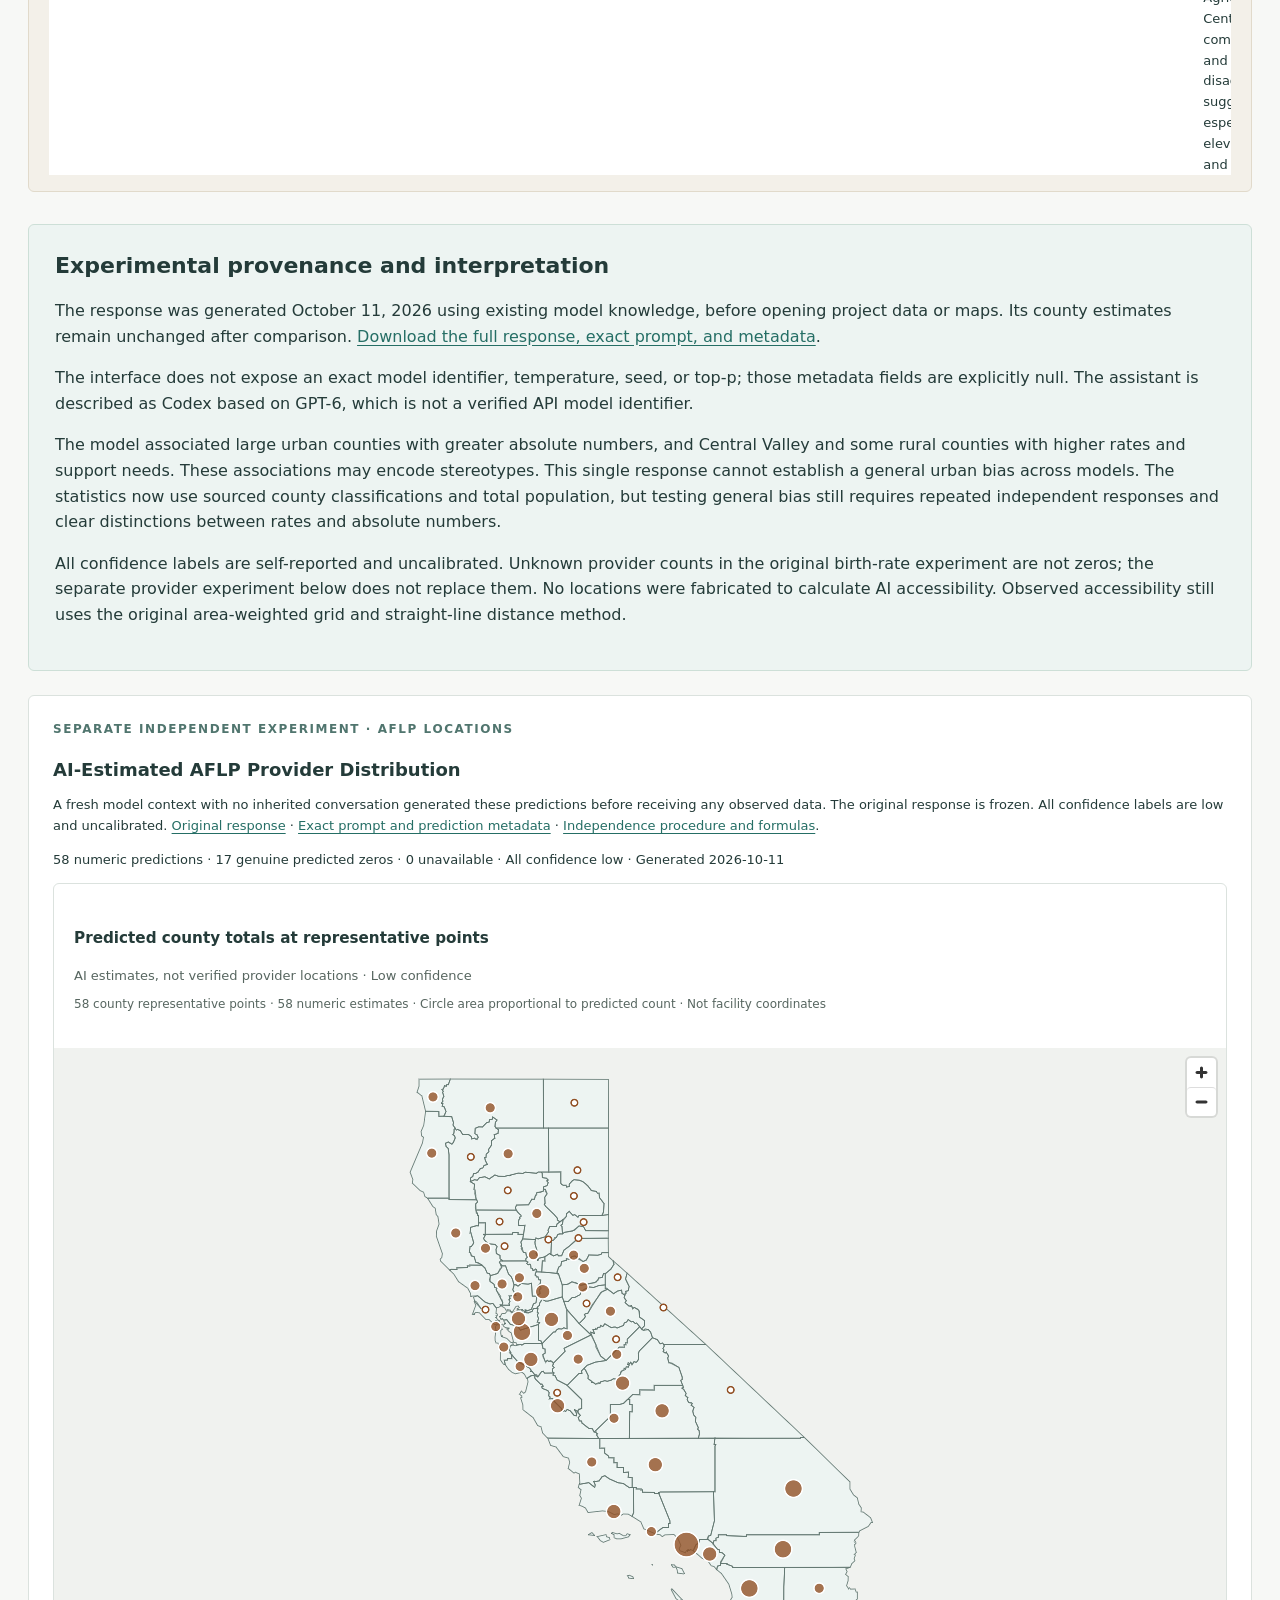
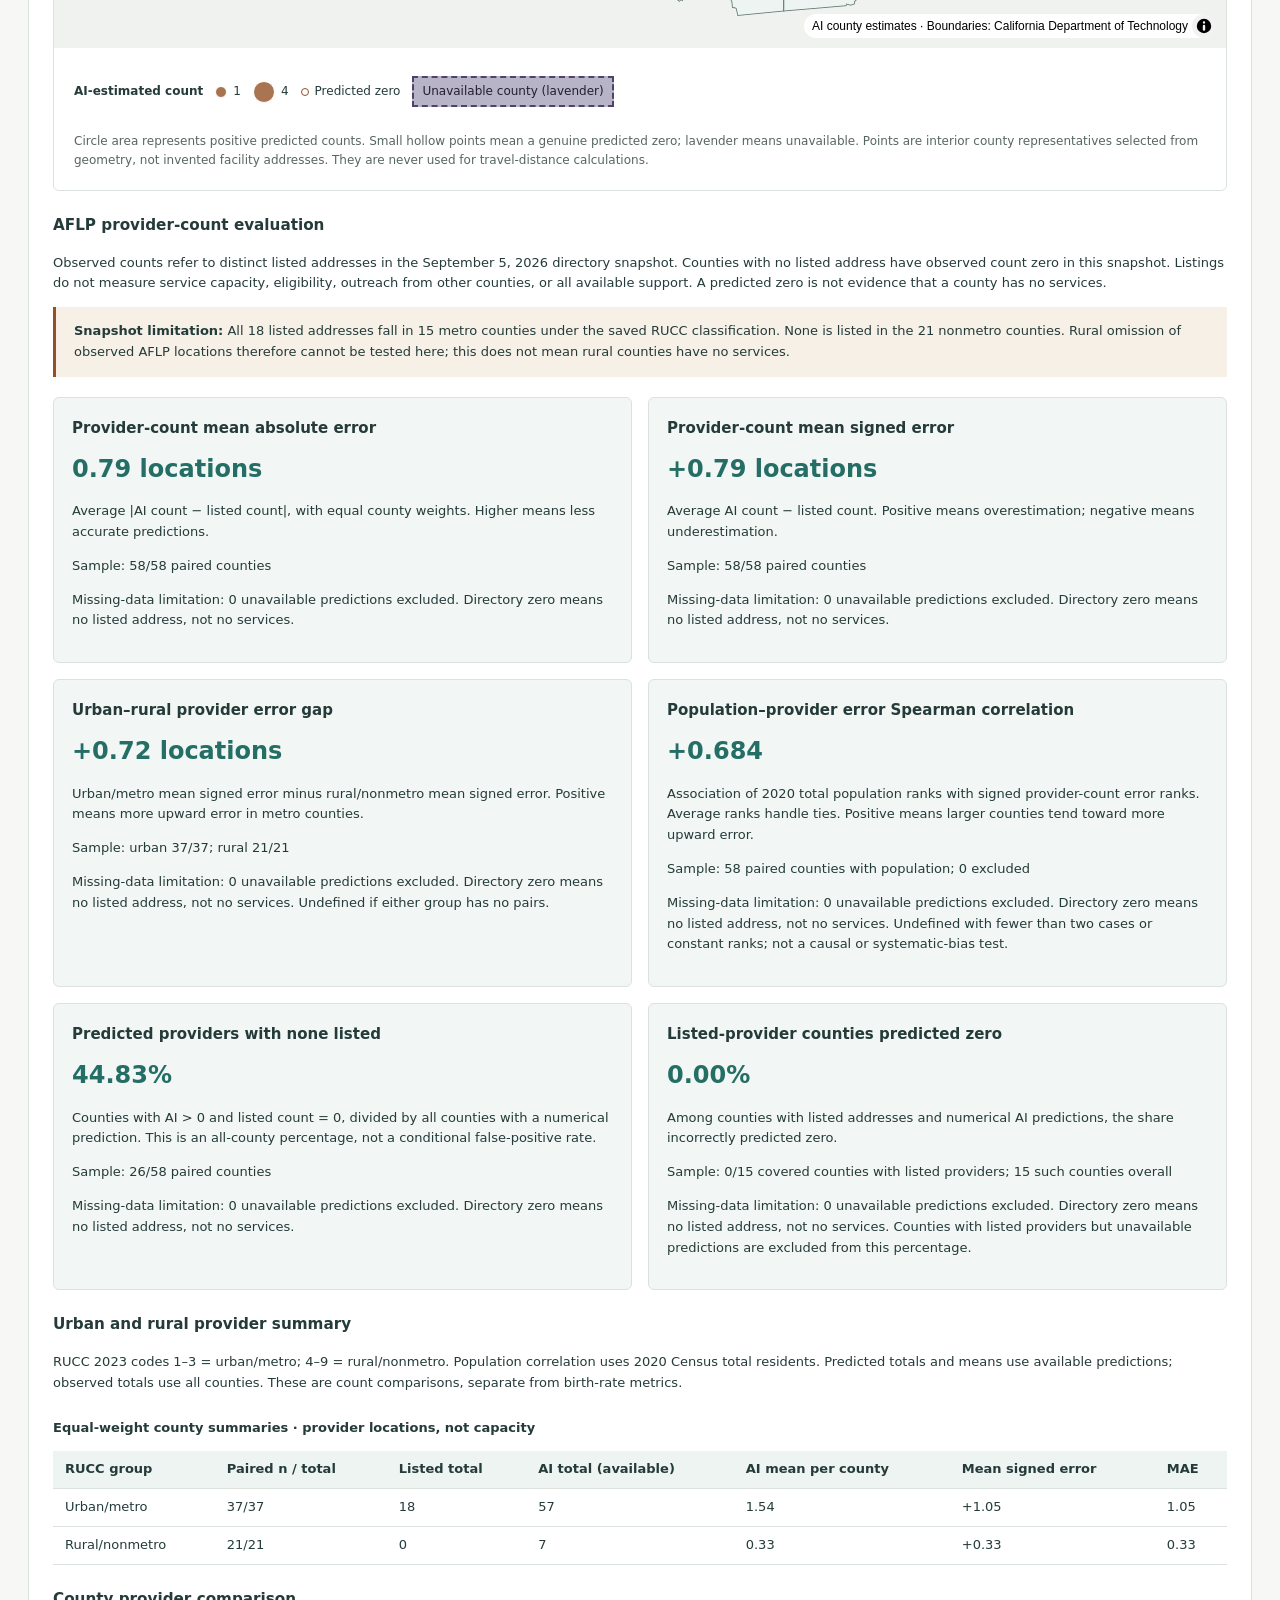
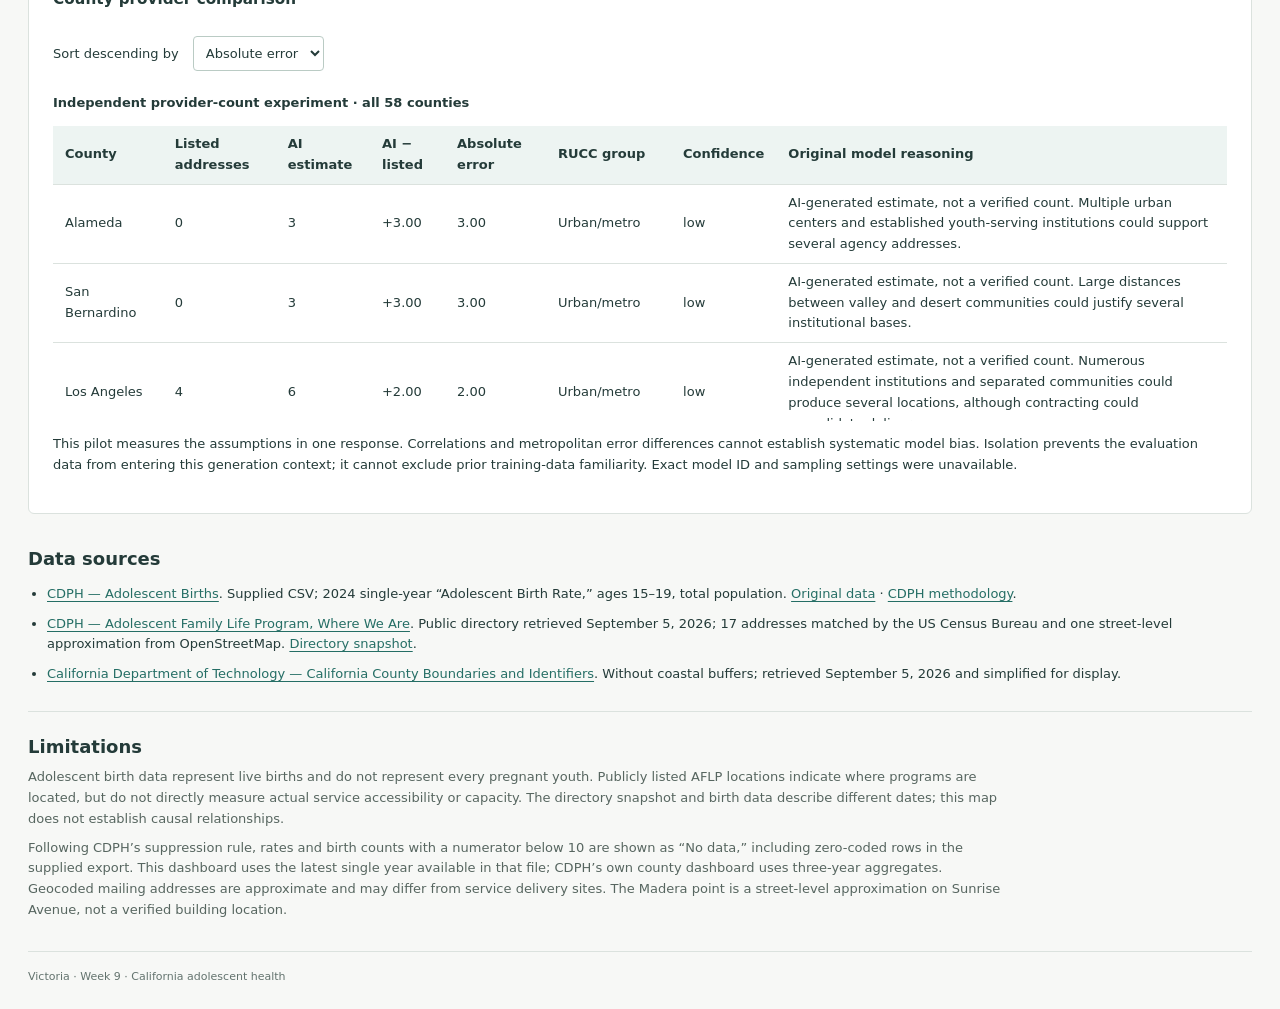
==== commit b8e83f0d: "Add isolated AFLP provider predictions and geographic bias evaluation" ====
--- a/index.html
+++ b/index.html
@@ -11,6 +11,8 @@
   <script defer src="./vendor/maplibre-gl.js"></script>
   <script defer src="./access.js"></script>
   <script defer src="./metrics.js"></script>
+  <script defer src="./provider-metrics.js"></script>
+  <script defer src="./provider-dashboard.js"></script>
   <script defer src="./app.js"></script>
 </head>
 <body>
@@ -25,12 +27,13 @@
       <p class="intro">County birth rates from the California Department of Public Health (CDPH), compared with its publicly listed Adolescent Family Life Program (AFLP) locations. County boundaries are from the California Department of Technology.</p>
     </header>
 
+    <nav class="dashboard-nav" aria-label="Dashboard sections"><a href="#comparison-heading">Birth-rate maps</a><a href="#error-heading">Signed error map</a><a href="#statistics-heading">Birth-rate metrics</a><a href="#provider-experiment">Provider experiment</a></nav>
     <section class="comparison" aria-labelledby="comparison-heading">
       <div class="comparison-heading">
         <div><h2 id="comparison-heading">Two views of adolescent health</h2><p>Compare observed rates with an independently generated AI response.</p></div>
-        <button id="reset-maps" type="button">Reset both maps</button>
+        <button id="reset-maps" type="button">Reset all maps</button>
       </div>
-      <p class="comparison-note">Pan and zoom either map to move both. The two rate maps share color thresholds; all three maps share synchronized scales. AI estimates were saved before inspecting the evaluation data.</p>
+      <p class="comparison-note">Pan and zoom any map to move all four. The two rate maps share color thresholds; all four maps share synchronized scales. AI estimates were saved before inspecting the evaluation data.</p>
       <div class="map-grid">
     <section class="map-section" aria-labelledby="map-heading">
       <div class="map-heading"><div><h2 id="map-heading">Observed California Data (CDPH, 2024)</h2><p>2024 · Ages 15–19 · Live births per 1,000 females</p></div><span class="tag">Observed</span></div>
@@ -58,7 +61,7 @@
         <p id="error-status" class="map-status" role="status">Loading estimation errors…</p>
         <div id="error-map" class="map-canvas" aria-label="Interactive map of signed county AI estimation errors"></div>
         <div class="error-legend" aria-label="Signed error color legend"><span>−15 or less · Underestimate</span><i></i><span>0</span><i></i><span>+15 or more · Overestimate</span><span class="missing-key">Missing pair (lavender, dashed outline)</span></div>
-        <p class="map-note">Blue = underestimation; red = overestimation; near-white = zero. Lavender with dashed outlines means an observed or AI rate is missing. All three maps pan and zoom together. Click a county for exact values.</p>
+        <p class="map-note">Blue = underestimation; red = overestimation; near-white = zero. Lavender with dashed outlines means an observed or AI rate is missing. All four maps pan and zoom together. Click a county for exact values.</p>
       </section>
       <div class="legend" aria-label="Shared birth-rate legend">
         <div><strong>Both maps: live births per 1,000 females, ages 15–19</strong><ul class="scale">
@@ -95,7 +98,7 @@
         <p>Positive differences indicate AI overestimation; negative differences indicate underestimation. Rates do not measure absolute concentration. Missing estimates can also reflect geographic knowledge gaps. Provider counts below count listed directory locations, not service capacity; “similar services” is broader than AFLP, so the two measures would require harmonization.</p>
         <div class="sort-controls"><label for="table-sort">Sort counties by</label> <select id="table-sort"><option value="absolute_error">Absolute error</option><option value="error">Signed error</option><option value="observed">Observed birth rate</option><option value="estimate">AI birth-rate estimate</option></select> <label for="table-direction">Order</label> <select id="table-direction"><option value="descending">Descending</option><option value="ascending">Ascending</option></select></div>
         <p id="table-sort-status" role="status"></p>
-        <div class="table-scroll"><table><caption>All 58 counties · differences in births per 1,000 females ages 15–19</caption><thead><tr><th scope="col">County</th><th scope="col">RUCC group</th><th scope="col">Caltrans region</th><th scope="col">2020 population</th><th scope="col">Observed rate (2024)</th><th scope="col">AI rate</th><th scope="col">AI − observed</th><th scope="col">Absolute error</th><th scope="col">Listed AFLP locations</th><th scope="col">AI providers</th><th scope="col">AI confidence</th><th scope="col">AI reasoning</th></tr></thead><tbody id="scenario-rows"></tbody></table></div>
+        <div class="table-scroll"><table><caption>All 58 counties · differences in births per 1,000 females ages 15–19</caption><thead><tr><th scope="col">County</th><th scope="col">RUCC group</th><th scope="col">Caltrans region</th><th scope="col">2020 population</th><th scope="col">Observed rate (2024)</th><th scope="col">AI rate</th><th scope="col">AI − observed</th><th scope="col">Absolute error</th><th scope="col">Listed AFLP locations</th><th scope="col">Original experiment: AI providers</th><th scope="col">AI confidence</th><th scope="col">AI reasoning</th></tr></thead><tbody id="scenario-rows"></tbody></table></div>
       </section>
     </section>
     <section class="ai-explanation" aria-labelledby="ai-explanation-heading">
@@ -103,7 +106,32 @@
       <p>The response was generated October 11, 2026 using existing model knowledge, before opening project data or maps. Its county estimates remain unchanged after comparison. <a href="./data/ai-representation.json">Download the full response, exact prompt, and metadata</a>.</p>
       <p>The interface does not expose an exact model identifier, temperature, seed, or top-p; those metadata fields are explicitly null. The assistant is described as Codex based on GPT-6, which is not a verified API model identifier.</p>
       <p>The model associated large urban counties with greater absolute numbers, and Central Valley and some rural counties with higher rates and support needs. These associations may encode stereotypes. This single response cannot establish a general urban bias across models. The statistics now use sourced county classifications and total population, but testing general bias still requires repeated independent responses and clear distinctions between rates and absolute numbers.</p>
-      <p>All confidence labels are self-reported and uncalibrated. Unknown provider counts are not zeros. No locations were fabricated to calculate AI accessibility. Observed accessibility still uses the original area-weighted grid and straight-line distance method.</p>
+      <p>All confidence labels are self-reported and uncalibrated. Unknown provider counts in the original birth-rate experiment are not zeros; the separate provider experiment below does not replace them. No locations were fabricated to calculate AI accessibility. Observed accessibility still uses the original area-weighted grid and straight-line distance method.</p>
+    </section>
+
+    <section id="provider-experiment" class="statistics-panel" aria-labelledby="provider-experiment-heading">
+      <p class="eyebrow">Separate independent experiment · AFLP locations</p>
+      <h2 id="provider-experiment-heading">AI-Estimated AFLP Provider Distribution</h2>
+      <p>A fresh model context with no inherited conversation generated these predictions before receiving any observed data. The original response is frozen. All confidence labels are low and uncalibrated. <a href="./data/ai-aflp-response.json">Original response</a> · <a href="./data/ai-aflp-estimates.json">Exact prompt and prediction metadata</a> · <a href="./README.md#aflp-provider-count-experiment">Independence procedure and formulas</a>.</p>
+      <p id="provider-summary" role="status">Loading independent provider estimates…</p>
+      <section class="map-section" aria-labelledby="provider-map-heading">
+        <div class="map-heading"><div><h3 id="provider-map-heading">Predicted county totals at representative points</h3><p>AI estimates, not verified provider locations · Low confidence</p></div></div>
+        <p id="provider-map-status" class="map-status" role="status">Loading provider distribution…</p>
+        <div id="provider-map" class="map-canvas" aria-label="AI-estimated AFLP counts at county representative points, not actual facilities"></div>
+        <div class="card-key bubble-key"><strong>AI-estimated count</strong><span><i style="--diameter:10px"></i>1</span><span><i style="--diameter:20px"></i>4</span><span><i class="zero-provider-key"></i>Predicted zero</span><span class="missing-key">Unavailable county (lavender)</span></div>
+        <p class="map-note">Circle area represents positive predicted counts. Small hollow points mean a genuine predicted zero; lavender means unavailable. Points are interior county representatives selected from geometry, not invented facility addresses. They are never used for travel-distance calculations.</p>
+      </section>
+      <h3>AFLP provider-count evaluation</h3>
+      <p>Observed counts refer to distinct listed addresses in the September 5, 2026 directory snapshot. Counties with no listed address have observed count zero in this snapshot. Listings do not measure service capacity, eligibility, outreach from other counties, or all available support. A predicted zero is not evidence that a county has no services.</p>
+      <p class="provider-limitation"><strong>Snapshot limitation:</strong> All 18 listed addresses fall in 15 metro counties under the saved RUCC classification. None is listed in the 21 nonmetro counties. Rural omission of observed AFLP locations therefore cannot be tested here; this does not mean rural counties have no services.</p>
+      <div id="provider-metrics" class="metric-grid"></div>
+      <h3>Urban and rural provider summary</h3>
+      <p>RUCC 2023 codes 1–3 = urban/metro; 4–9 = rural/nonmetro. Population correlation uses 2020 Census total residents. Predicted totals and means use available predictions; observed totals use all counties. These are count comparisons, separate from birth-rate metrics.</p>
+      <div class="table-scroll"><table><caption>Equal-weight county summaries · provider locations, not capacity</caption><thead><tr><th scope="col">RUCC group</th><th scope="col">Paired n / total</th><th scope="col">Listed total</th><th scope="col">AI total (available)</th><th scope="col">AI mean per county</th><th scope="col">Mean signed error</th><th scope="col">MAE</th></tr></thead><tbody id="provider-group-rows"></tbody></table></div>
+      <h3>County provider comparison</h3>
+      <label for="provider-sort">Sort descending by</label> <select id="provider-sort"><option value="absolute_error">Absolute error</option><option value="error">Signed error</option><option value="observed">Listed count</option><option value="estimate">AI estimate</option></select>
+      <div class="table-scroll"><table><caption>Independent provider-count experiment · all 58 counties</caption><thead><tr><th scope="col">County</th><th scope="col">Listed addresses</th><th scope="col">AI estimate</th><th scope="col">AI − listed</th><th scope="col">Absolute error</th><th scope="col">RUCC group</th><th scope="col">Confidence</th><th scope="col">Original model reasoning</th></tr></thead><tbody id="provider-rows"></tbody></table></div>
+      <p>This pilot measures the assumptions in one response. Correlations and metropolitan error differences cannot establish systematic model bias. Isolation prevents the evaluation data from entering this generation context; it cannot exclude prior training-data familiarity. Exact model ID and sampling settings were unavailable.</p>
     </section>
 
     <section class="sources" aria-labelledby="sources-heading">
--- a/styles.css
+++ b/styles.css
@@ -72,3 +72,11 @@
 .sort-controls{display:flex;flex-wrap:wrap;align-items:center;gap:10px;margin:16px 0}
 .sort-controls select{font:inherit;padding:8px;max-width:100%;border:1px solid #bacbc4;background:white;color:#243b39;border-radius:4px}
 @media(max-width:700px){.metric-grid{grid-template-columns:1fr}.statistics-panel{padding:18px}}
+
+#provider-experiment{scroll-margin-top:20px}
+#provider-experiment h3{margin-top:22px}
+#provider-experiment .metric-grid h3{margin-top:0}
+.bubble-key .zero-provider-key{width:6px;height:6px;background:white;border:1.5px solid #925126}
+#provider-sort{font:inherit;padding:8px;margin:10px;border:1px solid #bacbc4;background:white;color:#243b39;border-radius:4px}
+.dashboard-nav{display:flex;flex-wrap:wrap;gap:10px 20px;margin:0 0 24px;font-size:13px}
+.provider-limitation{padding:14px 18px;border-left:3px solid #925126;background:#f6f0e7}
